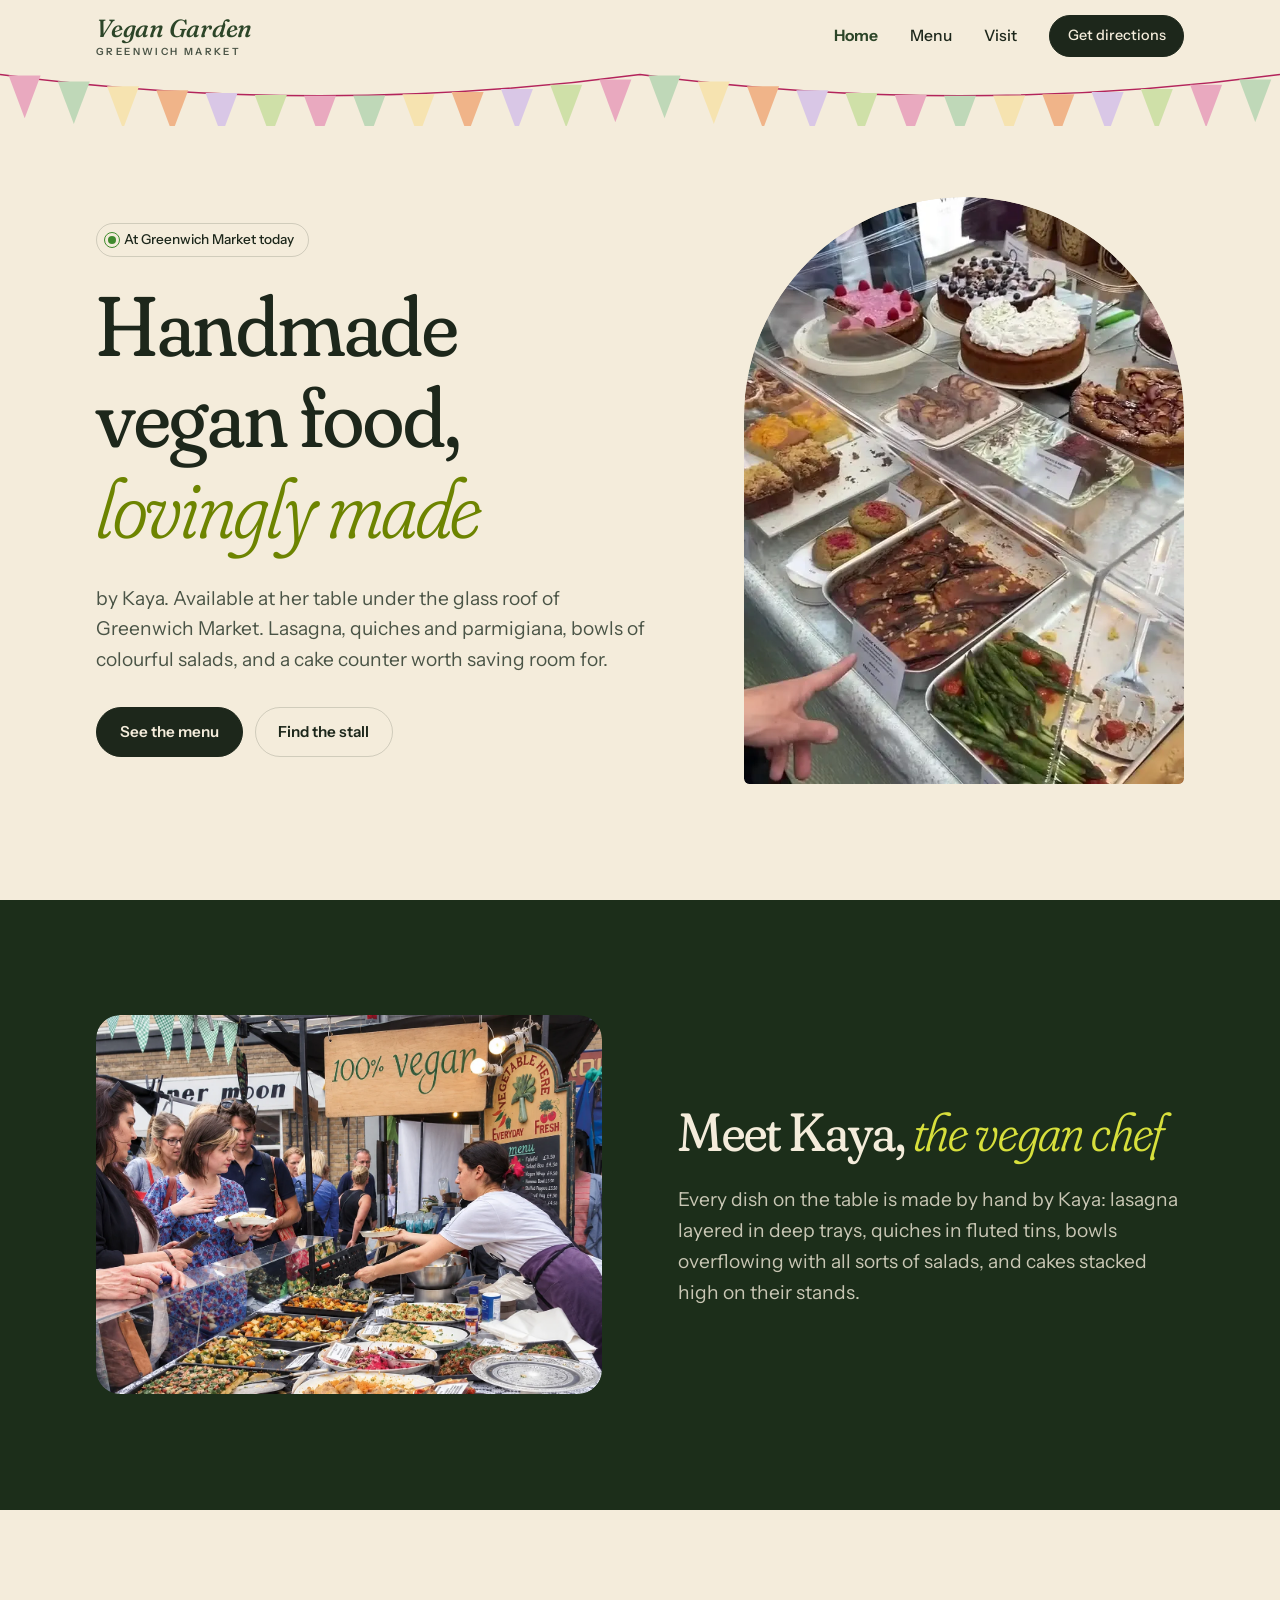
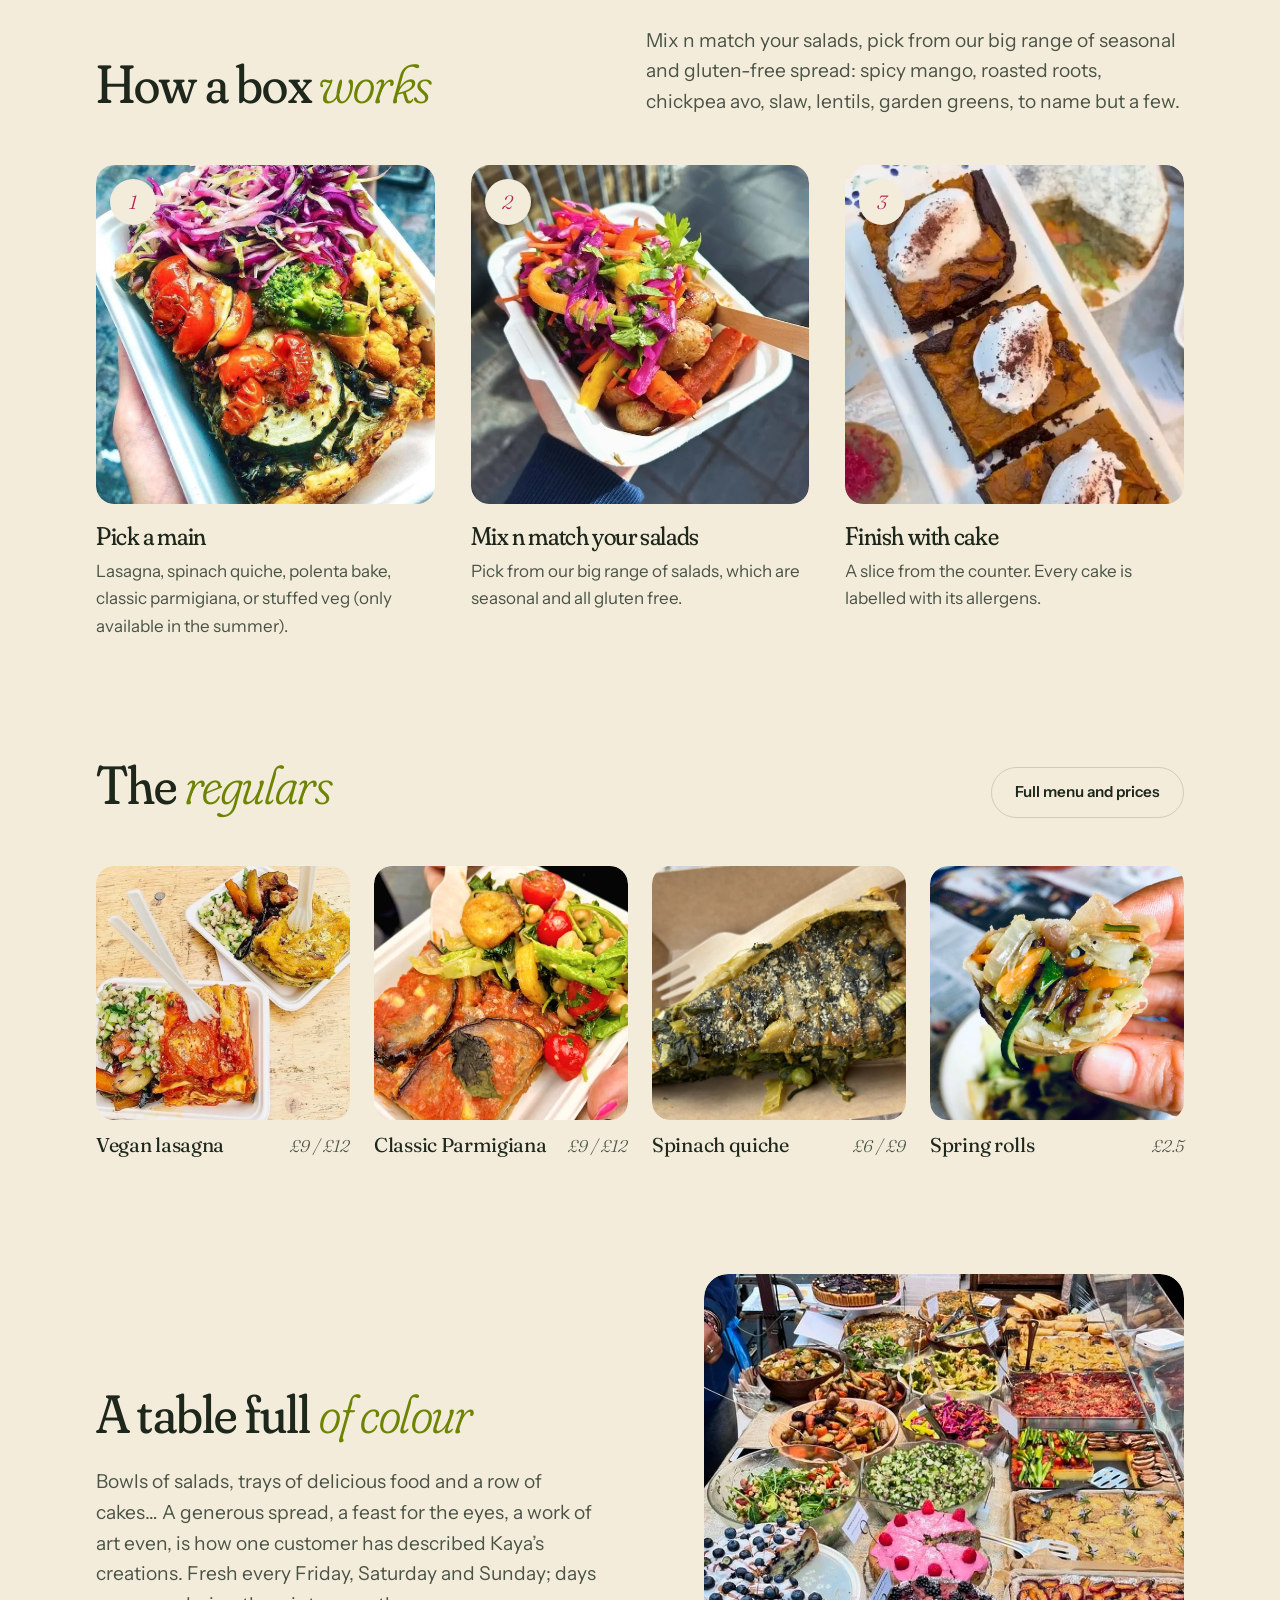
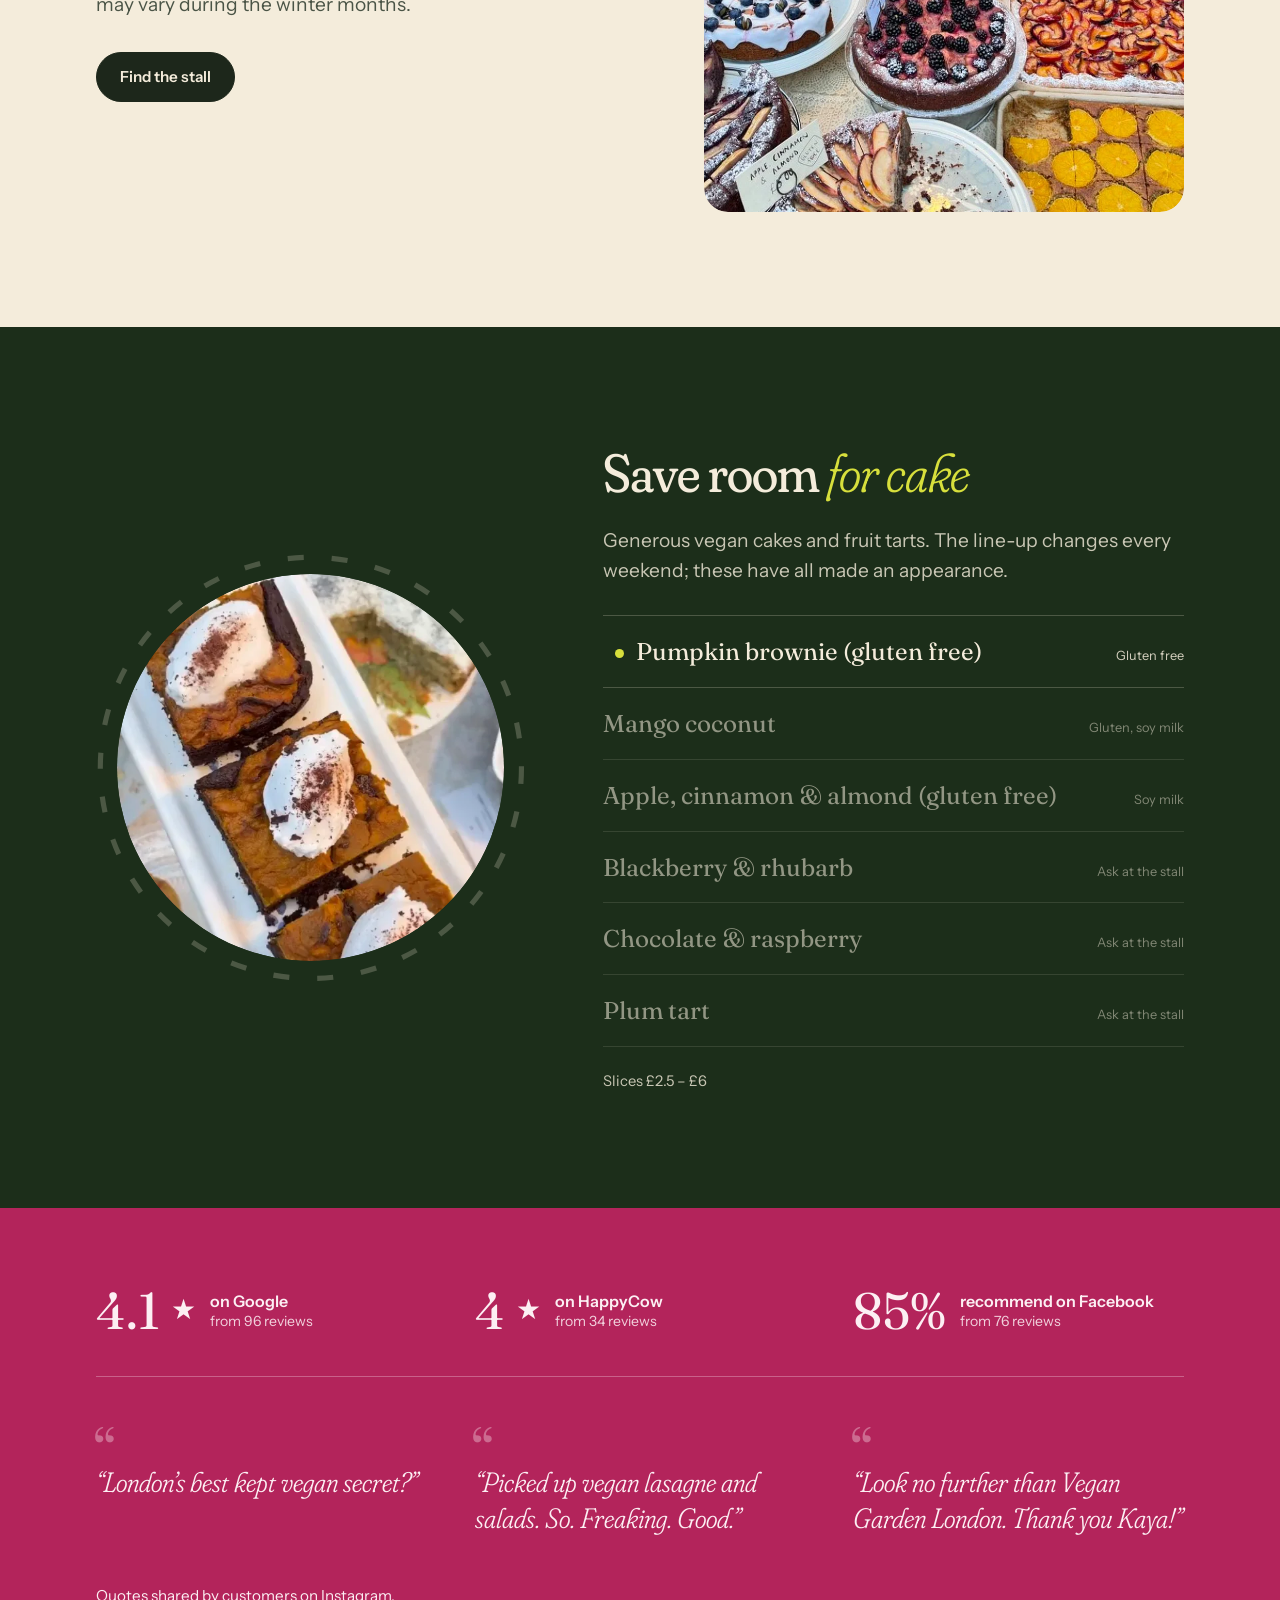
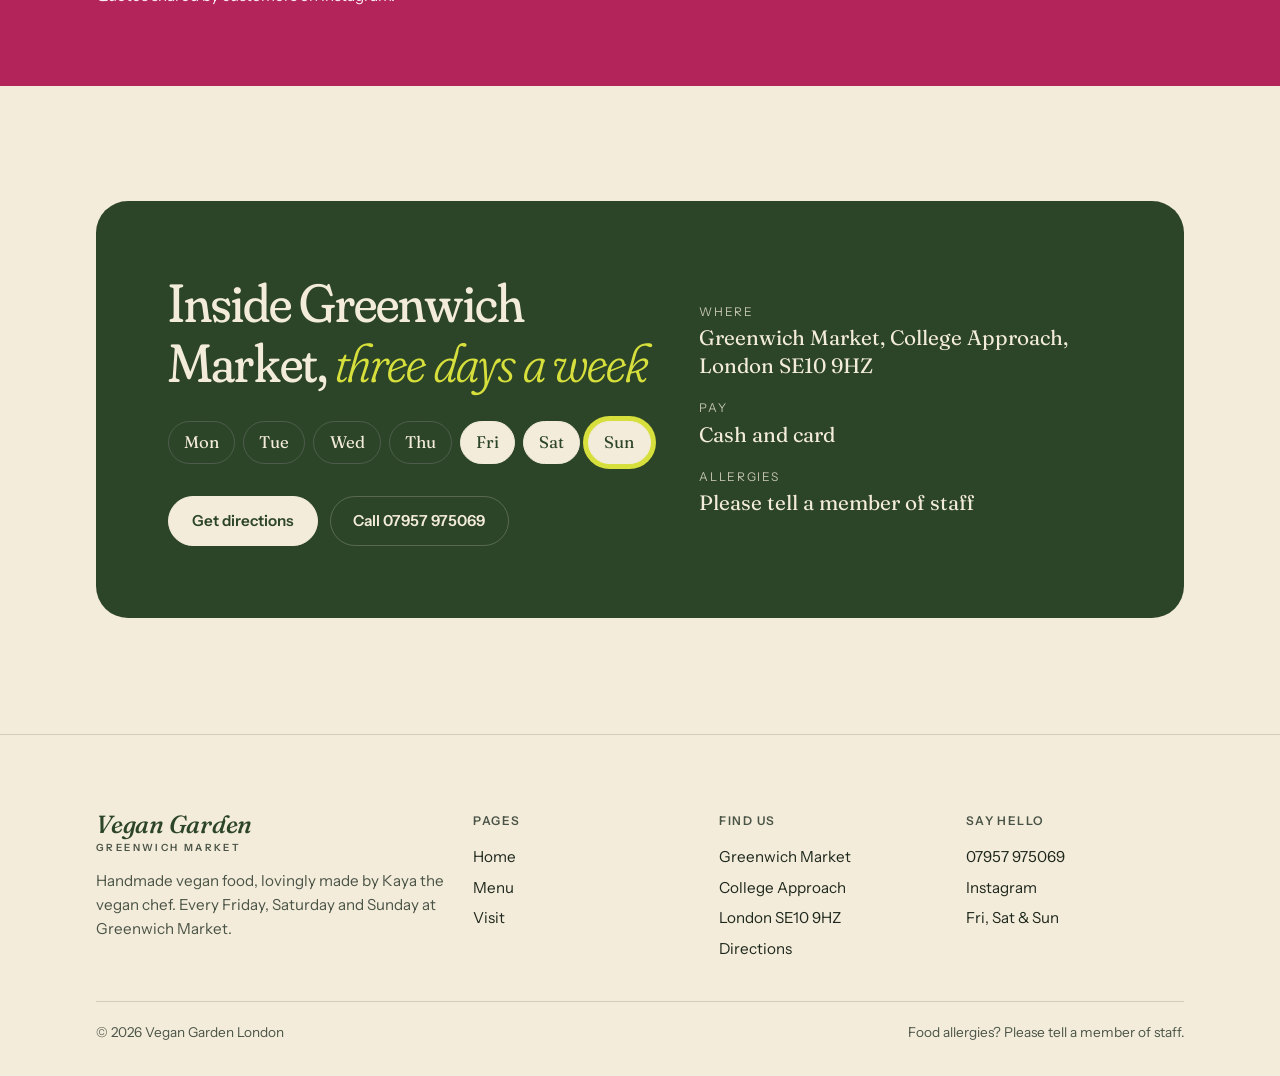
==== index.html @ 99721198 "first push" ====
<!doctype html>
<html lang="en-GB">
<head>
<meta charset="utf-8">
<meta name="viewport" content="width=device-width,initial-scale=1,viewport-fit=cover">
<meta http-equiv="X-UA-Compatible" content="IE=edge">
<title>Vegan Garden London | Handmade vegan food at Greenwich Market</title>
<meta name="description" content="Handmade vegan food lovingly made by Kaya the vegan chef. Lasagna, quiche, parmigiana, salads and cakes at Greenwich Market, SE10. Open Friday, Saturday and Sunday.">
<meta name="theme-color" content="#F4ECDB">
<meta name="format-detection" content="telephone=no">
<meta property="og:title" content="Vegan Garden London | Handmade vegan food at Greenwich Market">
<meta property="og:description" content="Handmade vegan food lovingly made by Kaya the vegan chef. Lasagna, quiche, parmigiana, salads and cakes at Greenwich Market, SE10. Open Friday, Saturday and Sunday.">
<meta property="og:image" content="assets/img/sign-bunting.webp">
<link rel="icon" href="assets/img/favicon.svg" type="image/svg+xml">
<link rel="preload" href="assets/fonts/fraunces-latin-full-normal.woff2" as="font" type="font/woff2" crossorigin>
<script>document.documentElement.className+=" js"</script>
<link rel="stylesheet" href="css/style.css">
<script type="application/ld+json">{"@context":"https://schema.org","@type":"Restaurant","name":"Vegan Garden London","description":"Handmade vegan food, lovingly made by Kaya the vegan chef, at Greenwich Market.","servesCuisine":"Vegan","telephone":"+447957975069","acceptsReservations":false,"paymentAccepted":"Cash, Card","address":{"@type":"PostalAddress","streetAddress":"Greenwich Market, College Approach","addressLocality":"London","postalCode":"SE10 9HZ","addressCountry":"GB"},"geo":{"@type":"GeoCoordinates","latitude":51.4814799,"longitude":-0.0092499},"aggregateRating":{"@type":"AggregateRating","ratingValue":"4.9","reviewCount":"96"},"sameAs":["https://www.instagram.com/vegangardenlondon/"]}</script>
</head>
<body>
<a class="skip" href="#main">Skip to content</a>
<header class="site-head">
  <div class="wrap">
    <a class="brand" href="index.html" aria-label="Vegan Garden London, home"><b>Vegan Garden</b><small>Greenwich Market</small></a>
    <button class="menu-toggle" type="button" aria-label="Open menu" aria-expanded="false" aria-controls="nav"><span></span><span></span></button>
    <nav class="nav" id="nav" aria-label="Main">
      <a href="index.html" aria-current="page">Home</a><a href="menu.html">Menu</a><a href="visit.html">Visit</a>
      <a class="btn" href="https://www.google.com/maps/dir/?api=1&amp;destination=51.4814799,-0.0092499" target="_blank" rel="noopener">Get directions</a>
    </nav>
  </div>
</header>
<main id="main">
  <section class="hero">
    <div class="bunting" aria-hidden="true"><svg viewBox="0 0 1200 70" preserveAspectRatio="xMidYMin slice"><path class="string" d="M0 6 Q300 46 600 6 Q900 46 1200 6"/><g><path class="flag" style="animation-delay:-0.00s" d="M8.1 7.1L38.1 7.1L23.1 47.1Z"/><path class="flag" style="animation-delay:-0.37s" d="M54.2 12.6L84.2 12.6L69.2 52.6Z"/><path class="flag" style="animation-delay:-0.74s" d="M100.4 17.1L130.4 17.1L115.4 57.1Z"/><path class="flag" style="animation-delay:-1.11s" d="M146.5 20.8L176.5 20.8L161.5 60.8Z"/><path class="flag" style="animation-delay:-1.48s" d="M192.7 23.4L222.7 23.4L207.7 63.4Z"/><path class="flag" style="animation-delay:-1.85s" d="M238.8 25.2L268.9 25.2L253.8 65.2Z"/><path class="flag" style="animation-delay:-2.22s" d="M285.0 25.9L315.0 25.9L300.0 66.0Z"/><path class="flag" style="animation-delay:-2.59s" d="M331.2 25.8L361.2 25.8L346.2 65.8Z"/><path class="flag" style="animation-delay:-2.96s" d="M377.3 24.7L407.3 24.7L392.3 64.7Z"/><path class="flag" style="animation-delay:-3.33s" d="M423.4 22.6L453.4 22.6L438.4 62.6Z"/><path class="flag" style="animation-delay:-3.70s" d="M469.6 19.6L499.6 19.6L484.6 59.6Z"/><path class="flag" style="animation-delay:-4.07s" d="M515.8 15.7L545.8 15.7L530.8 55.7Z"/><path class="flag" style="animation-delay:-4.44s" d="M561.9 10.8L591.9 10.8L576.9 50.8Z"/><path class="flag" style="animation-delay:-4.81s" d="M608.0 7.1L638.0 7.1L623.0 47.1Z"/><path class="flag" style="animation-delay:-5.18s" d="M654.2 12.6L684.2 12.6L669.2 52.6Z"/><path class="flag" style="animation-delay:-5.55s" d="M700.4 17.1L730.4 17.1L715.4 57.1Z"/><path class="flag" style="animation-delay:-5.92s" d="M746.5 20.8L776.5 20.8L761.5 60.8Z"/><path class="flag" style="animation-delay:-6.29s" d="M792.6 23.4L822.6 23.4L807.6 63.4Z"/><path class="flag" style="animation-delay:-6.66s" d="M838.8 25.2L868.8 25.2L853.8 65.2Z"/><path class="flag" style="animation-delay:-7.03s" d="M885.0 25.9L915.0 25.9L900.0 65.9Z"/><path class="flag" style="animation-delay:-7.40s" d="M931.1 25.8L961.1 25.8L946.1 65.8Z"/><path class="flag" style="animation-delay:-7.77s" d="M977.2 24.7L1007.2 24.7L992.2 64.7Z"/><path class="flag" style="animation-delay:-8.14s" d="M1023.4 22.6L1053.4 22.6L1038.4 62.6Z"/><path class="flag" style="animation-delay:-8.51s" d="M1069.5 19.6L1099.5 19.6L1084.5 59.6Z"/><path class="flag" style="animation-delay:-8.88s" d="M1115.7 15.7L1145.7 15.7L1130.7 55.7Z"/><path class="flag" style="animation-delay:-9.25s" d="M1161.8 10.8L1191.8 10.8L1176.8 50.8Z"/></g></svg></div>
    <div class="wrap">
      <div class="hero-copy">
        <p class="status" data-status><i></i><span>Fridays, Saturdays &amp; Sundays</span></p>
        <h1 class="display">Handmade vegan food, <em>lovingly made</em></h1>
        <p class="lede">by Kaya. Available at her table under the glass roof of Greenwich Market. Lasagna, quiches and parmigiana, bowls of colourful salads, and a cake counter worth saving room for.</p>
        <div class="btns">
          <a class="btn" href="menu.html">See the menu</a>
          <a class="btn btn--ghost" href="visit.html">Find the stall</a>
        </div>
      </div>
      <div class="hero-media">
        <div class="arch">
          <video data-auto autoplay muted loop playsinline preload="auto" poster="assets/img/poster-table.webp" aria-label="Kaya's table of cakes, spring rolls and trays at Greenwich Market">
            <source src="assets/video/the-table.mp4" type="video/mp4">
          </video>
        </div>
        <!-- "100% vegan" badge hidden for now. To show it again, remove the comment markers around the next line.
        <span class="hero-badge" aria-hidden="true">100% vegan</span>
        -->
      </div>
    </div>
  </section>

  <section class="section on-dark">
    <div class="wrap split">
      <div class="photo zoom"><img src="assets/img/kaya-serving.webp" alt="Kaya serving a plate across a table of salads, trays and spring rolls" width="1311" height="983" loading="lazy"></div>
      <div>
        <h2 class="h2">Meet Kaya, <em>the vegan chef</em></h2>
        <p class="lede">Every dish on the table is made by hand by Kaya: lasagna layered in deep trays, quiches in fluted tins, bowls overflowing with all sorts of salads, and cakes stacked high on their stands.</p>
      </div>
    </div>
  </section>

  <section class="section">
    <div class="wrap">
      <div class="sec-head">
        <h2 class="h2">How a box <em>works</em></h2>
        <p class="lede">Mix n match your salads, pick from our big range of seasonal and gluten-free spread: spicy mango, roasted roots, chickpea avo, slaw, lentils, garden greens, to name but a few.</p>
      </div>
      <ol class="steps">
        <li class="zoom"><span class="num" aria-hidden="true">1</span><div class="photo"><img src="assets/img/main-box.webp" alt="A slice of spinach and courgette quiche topped with roast tomatoes, with slaw, broccoli and cauliflower" width="750" height="750" loading="lazy"></div><h3 class="h3">Pick a main</h3><p>Lasagna, spinach quiche, polenta bake, classic parmigiana, or stuffed veg (only available in the summer).</p></li>
        <li class="zoom"><span class="num" aria-hidden="true">2</span><div class="photo"><img src="assets/img/salad-box.webp" alt="Box of red cabbage slaw, carrot, mango, roast potatoes and coriander" width="672" height="752" loading="lazy"></div><h3 class="h3">Mix n match your salads</h3><p>Pick from our big range of salads, which are seasonal and all gluten free.</p></li>
        <li class="zoom"><span class="num" aria-hidden="true">3</span><div class="photo"><video data-auto muted loop playsinline preload="none" poster="assets/img/poster-cakes.webp" data-src="assets/video/cakes.mp4" aria-label="Slices of gluten-free vegan pumpkin brownie topped with cream on the cake counter"></video></div><h3 class="h3">Finish with cake</h3><p>A slice from the counter. Every cake is labelled with its allergens.</p></li>
      </ol>
    </div>
  </section>

  <section class="section section--tight">
    <div class="wrap">
      <div class="sec-head">
        <h2 class="h2">The <em>regulars</em></h2>
        <a class="btn btn--ghost" href="menu.html">Full menu and prices</a>
      </div>
      <ul class="food">
        <li class="zoom"><div class="photo"><img src="assets/img/two-lasagne.webp" alt="Two boxes of vegan lasagna with salads" width="748" height="748" loading="lazy"></div><div class="row"><h3>Vegan lasagna</h3><span class="price">£9 / £12</span></div></li>
        <li class="zoom"><div class="photo"><img src="assets/img/parmigiana.webp" alt="Vegan parmigiana with roast vegetables" width="937" height="1171" loading="lazy"></div><div class="row"><h3>Classic Parmigiana</h3><span class="price">£9 / £12</span></div></li>
        <li class="zoom"><div class="photo"><img src="assets/img/quiche-slice.webp" alt="Slice of spinach quiche" width="1600" height="1093" loading="lazy"></div><div class="row"><h3>Spinach quiche</h3><span class="price">£6 / £9</span></div></li>
        <li class="zoom"><div class="photo"><img src="assets/img/spring-rolls.webp" alt="A spring roll cut open to show the crisp vegetable filling" width="900" height="900" loading="lazy"></div><div class="row"><h3>Spring rolls</h3><span class="price">£2.5</span></div></li>
      </ul>
    </div>
  </section>

  <section class="section section--tight">
    <div class="wrap split split--spread">
      <div>
        <h2 class="h2">A table full <em>of colour</em></h2>
        <p class="lede">Bowls of salads, trays of delicious food and a row of cakes… A generous spread, a feast for the eyes, a work of art even, is how one customer has described Kaya’s creations. Fresh every Friday, Saturday and Sunday; days may vary during the winter months.</p>
        <div class="btns" style="margin-top:2rem"><a class="btn" href="visit.html">Find the stall</a></div>
      </div>
      <div class="photo photo--spread zoom"><img src="assets/img/spread.webp" alt="Kaya's table spread with bowls of salads, trays of mains and a row of fruit cakes" width="937" height="1050" loading="lazy"></div>
    </div>
  </section>

  <section class="section on-dark cakes">
    <div class="wrap cake-wrap">
      <div class="cake-stage">
        <svg class="cake-ring" viewBox="0 0 100 100" aria-hidden="true"><circle cx="50" cy="50" r="49" pathLength="330"/></svg>
        <figure class="is-active"><img src="assets/img/poster-cakes.webp" alt="Slices of pumpkin brownie topped with cream" loading="lazy"></figure>
        <figure><img src="assets/img/mango-coconut.webp" alt="Mango coconut cake, sliced to show the filling" loading="lazy"></figure>
        <figure><img src="assets/img/apple-almond-cake.webp" alt="Apple, cinnamon and almond cake" loading="lazy"></figure>
        <figure><img src="assets/img/blackberry-cake.webp" alt="Blackberry and rhubarb cake topped with blackberries and blueberries" loading="lazy"></figure>
        <figure><img src="assets/img/raspberry-choc.webp" alt="Chocolate cake crowned with raspberries" loading="lazy"></figure>
        <figure><img src="assets/img/plum-tart.webp" alt="Plum tart with fanned fruit" loading="lazy"></figure>
      </div>
      <div>
        <h2 class="h2">Save room <em>for cake</em></h2>
        <p class="lede" style="margin-top:1.2rem">Generous vegan cakes and fruit tarts. The line-up changes every weekend; these have all made an appearance.</p>
        <ul class="cake-list" aria-label="Cakes: choose one to see it">
          <li><button type="button" aria-pressed="true"><span>Pumpkin brownie (gluten free)</span><small>Gluten free</small></button></li>
          <li><button type="button" aria-pressed="false"><span>Mango coconut</span><small>Gluten, soy milk</small></button></li>
          <li><button type="button" aria-pressed="false"><span>Apple, cinnamon &amp; almond (gluten free)</span><small>Soy milk</small></button></li>
          <li><button type="button" aria-pressed="false"><span>Blackberry &amp; rhubarb</span><small>Ask at the stall</small></button></li>
          <li><button type="button" aria-pressed="false"><span>Chocolate &amp; raspberry</span><small>Ask at the stall</small></button></li>
          <li><button type="button" aria-pressed="false"><span>Plum tart</span><small>Ask at the stall</small></button></li>
        </ul>
        <p class="price-note">Slices £2.5 – £6</p>
      </div>
    </div>
  </section>

  <section class="quotes" aria-label="Reviews">
    <div class="wrap">
      <ul class="ratings">
        <li><b><span data-count="4.9">4.9</span> <i aria-hidden="true">★</i></b><span>on Google<small>from 96 reviews</small></span></li>
        <li><b><span data-count="5">5</span> <i aria-hidden="true">★</i></b><span>on HappyCow<small>from 34 reviews</small></span></li>
        <li><b><span data-count="100">100</span>%</b><span>recommend on Facebook<small>from 76 reviews</small></span></li>
      </ul>
      <ul class="quote-grid">
        <li><blockquote>“London’s best kept vegan secret?”</blockquote></li>
        <li><blockquote>“Picked up vegan lasagne and salads. So. Freaking. Good.”</blockquote></li>
        <li><blockquote>“Look no further than Vegan Garden London. Thank you Kaya!”</blockquote></li>
      </ul>
      <p class="note">Quotes shared by customers on Instagram.</p>
    </div>
  </section>

  <section class="section">
    <div class="wrap">
      <div class="visit-band">
        <div>
          <h2 class="h2">Inside Greenwich Market, <em>three days a week</em></h2>
          <ul class="days" aria-label="Trading days"><li class="day" data-d="Mon">Mon</li><li class="day" data-d="Tue">Tue</li><li class="day" data-d="Wed">Wed</li><li class="day" data-d="Thu">Thu</li><li class="day on" data-d="Fri">Fri</li><li class="day on" data-d="Sat">Sat</li><li class="day on" data-d="Sun">Sun</li></ul>
          <div class="btns"><a class="btn btn--light" href="https://www.google.com/maps/dir/?api=1&amp;destination=51.4814799,-0.0092499" target="_blank" rel="noopener">Get directions</a><a class="btn btn--ghost" href="tel:+447957975069">Call 07957 975069</a></div>
        </div>
        <dl>
          <div><dt>Where</dt><dd>Greenwich Market, College Approach, London SE10 9HZ</dd></div>
          <div><dt>Pay</dt><dd>Cash and card</dd></div>
          <div><dt>Allergies</dt><dd>Please tell a member of staff</dd></div>
        </dl>
      </div>
    </div>
  </section>
</main>
<footer class="site-foot">
  <div class="wrap">
    <div class="foot-grid">
      <div>
        <a class="brand" href="index.html" aria-label="Vegan Garden London, home"><b>Vegan Garden</b><small>Greenwich Market</small></a>
        <p>Handmade vegan food, lovingly made by Kaya the vegan chef. Every Friday, Saturday and Sunday at Greenwich Market.</p>
      </div>
      <div><h4>Pages</h4><ul><li><a href="index.html">Home</a></li><li><a href="menu.html">Menu</a></li><li><a href="visit.html">Visit</a></li></ul></div>
      <div><h4>Find us</h4><ul><li>Greenwich Market</li><li>College Approach</li><li>London SE10 9HZ</li><li><a href="https://www.google.com/maps/dir/?api=1&amp;destination=51.4814799,-0.0092499" target="_blank" rel="noopener">Directions</a></li></ul></div>
      <div><h4>Say hello</h4><ul><li><a href="tel:+447957975069">07957 975069</a></li><li><a href="https://www.instagram.com/vegangardenlondon/" target="_blank" rel="noopener">Instagram</a></li><li>Fri, Sat &amp; Sun</li></ul></div>
    </div>
    <div class="foot-base"><span>&copy; <span data-year>2026</span> Vegan Garden London</span><span>Food allergies? Please tell a member of staff.</span></div>
  </div>
</footer>
<nav class="actionbar" aria-label="Quick actions">
  <a href="menu.html">Menu</a><a href="https://www.google.com/maps/dir/?api=1&amp;destination=51.4814799,-0.0092499" target="_blank" rel="noopener">Directions</a><a href="tel:+447957975069">Call</a>
</nav>
<script src="js/main.js" defer></script>
</body>
</html>
---- css/style.css ----
/* Vegan Garden London · Greenwich Market
   No side scrolling, no clipped headings; all motion respects "reduce motion". */
@font-face{font-family:"Fraunces";src:url(../assets/fonts/fraunces-latin-full-normal.woff2) format("woff2");font-weight:100 900;font-style:normal;font-display:swap}
@font-face{font-family:"Fraunces";src:url(../assets/fonts/fraunces-latin-full-italic.woff2) format("woff2");font-weight:100 900;font-style:italic;font-display:swap}
@font-face{font-family:"Instrument Sans";src:url(../assets/fonts/instrument-sans-latin-wght-normal.woff2) format("woff2");font-weight:400 700;font-style:normal;font-display:swap}

/* ===== Colours and type: cream sign board, olive script, beetroot ===== */
:root{
  --bg:#F4ECDB; --bg-2:#EBE1C9; --bg-3:#E2D5B6;
  --text:#1D271B; --text-soft:#4A5446; --line:rgba(29,39,27,.16);
  --brand:#2C4528; --accent:#5F7A2E; --em:#6D8400; --em-on-dark:#D7DF3C; --em-wght:300; --pop:#B3245B; --pop-text:#fff;
  --btn:#1D271B; --btn-text:#F4ECDB;
  --dark:#1C2E1A; --on-dark:#F4ECDB; --on-dark-soft:rgba(244,236,219,.8); --on-dark-accent:#D7DF3C; --on-dark-line:rgba(244,236,219,.22);
  --band:#2C4528; --band-text:#F4ECDB; --band-accent:#D7DF3C;
  --quote:#B3245B; --quote-text:#FCEFF3;
  --head:rgba(244,236,219,.9);
  --dot:#D9A836; --open:#3F8A2E;
  --f1:#E9A9BF; --f2:#BFD8B8; --f3:#F6E3B0; --f4:#F0B489; --f5:#D9C7E6; --f6:#CFE0A8; --string:#B3245B;
  --tag-a:#F0B489; --tag-a-text:#5a2b0e; --tag-b:#BFD8B8; --tag-b-text:#1C2E1A;
  --d-font:"Fraunces", Georgia, "Times New Roman", serif; --d-wght:400; --d-track:-.015em; --d-lh:1.08;
  --em-style:italic; --em-vars:"opsz" 144,"SOFT" 100,"WONK" 1; --d-vars:"opsz" 144,"SOFT" 100;
  --brand-font:"Fraunces", Georgia, serif; --brand-style:italic; --brand-wght:500;
  --r:24px; --r-sm:18px; --shadow:0 30px 60px -36px rgba(29,39,27,.55);
  color-scheme:light;
}
:root{
  --serif:"Fraunces", Georgia, "Times New Roman", serif;
  --sans:"Instrument Sans", -apple-system, BlinkMacSystemFont, "Segoe UI", Roboto, Arial, sans-serif;
  --gutter:clamp(18px,5vw,56px); --max:1200px; --head-h:72px;
  --ease:cubic-bezier(.22,.8,.2,1);
}

*,*::before,*::after{box-sizing:border-box}
html{-webkit-text-size-adjust:100%;text-size-adjust:100%}
html,body{overflow-x:hidden;max-width:100%}
@supports (overflow:clip){html,body{overflow-x:clip}}
body{margin:0;background:var(--bg);color:var(--text);font-family:var(--sans);font-size:17px;line-height:1.6;-webkit-font-smoothing:antialiased;-moz-osx-font-smoothing:grayscale}
img,video,iframe,svg{display:block;max-width:100%}
img{height:auto}
a{color:inherit}
button{font:inherit;color:inherit;cursor:pointer}
::selection{background:var(--pop);color:var(--pop-text)}
:focus-visible{outline:2px solid var(--pop);outline-offset:3px;border-radius:4px}
.wrap{width:100%;max-width:var(--max);margin-left:auto;margin-right:auto;padding-left:var(--gutter);padding-right:var(--gutter)}
.skip{position:absolute;left:12px;top:-60px;z-index:300;background:var(--btn);color:var(--btn-text);padding:10px 16px;border-radius:99px;text-decoration:none}
.skip:focus{top:12px}

/* ---------- type ---------- */
/* No overflow masks and generous line-height, so descenders (g, y) never get cut */
.display,.h2,.h3{font-family:var(--d-font);font-weight:var(--d-wght);margin:0;letter-spacing:var(--d-track);font-variation-settings:var(--d-vars)}
.display{font-size:clamp(2.6rem,6.6vw,5.8rem);line-height:var(--d-lh);padding-bottom:.08em}
.h2{font-size:clamp(2rem,4.2vw,3.4rem);line-height:1.12;padding-bottom:.05em}
.h3{font-size:clamp(1.4rem,2vw,1.75rem);line-height:1.2}
.display em,.h2 em{font-style:var(--em-style);color:var(--em);font-variation-settings:var(--em-vars)}
.lede{font-size:clamp(1.05rem,1.5vw,1.2rem);color:var(--text-soft);max-width:34em;margin:0}
.on-dark{background:var(--dark);color:var(--on-dark)}
.on-dark .lede,.on-dark p{color:var(--on-dark-soft)}
.on-dark .h2 em,.on-dark .h3 em{color:var(--em-on-dark)}


/* ---------- buttons ---------- */
.btn{position:relative;overflow:hidden;isolation:isolate;display:inline-flex;align-items:center;justify-content:center;gap:.6em;min-height:48px;padding:.8em 1.5em;border-radius:999px;background:var(--btn);color:var(--btn-text);text-decoration:none;font-weight:600;font-size:.95rem;border:1px solid var(--btn);transition:color .35s,border-color .35s,transform .35s var(--ease)}
.btn::before{content:"";position:absolute;inset:0;z-index:-1;background:var(--pop);border-radius:inherit;transform:translateY(102%);transition:transform .45s var(--ease)}
.btn:hover{color:var(--pop-text);border-color:var(--pop)}
.btn:hover::before{transform:none}
.btn:active{transform:scale(.97)}
.btn svg{width:1em;height:1em;transition:transform .35s var(--ease)}
.btn:hover svg{transform:translateX(3px)}
.btn--ghost{background:transparent;color:var(--text);border-color:var(--line)}
.btn--light{background:var(--band-text);color:var(--band);border-color:var(--band-text)}
.on-dark .btn--ghost,.visit-band .btn--ghost{color:var(--on-dark);border-color:var(--on-dark-line)}
.visit-band .btn--ghost{color:var(--band-text)}
.btns{display:flex;flex-wrap:wrap;gap:12px}

/* ---------- header ---------- */
.site-head{position:fixed;top:0;left:0;right:0;z-index:100;padding-top:env(safe-area-inset-top);transition:background-color .3s,box-shadow .3s,transform .5s var(--ease)}
.site-head .wrap{display:flex;align-items:center;justify-content:space-between;height:var(--head-h)}
.site-head.is-solid{background:var(--head);box-shadow:0 1px 0 var(--line)}
@supports ((-webkit-backdrop-filter:blur(1px)) or (backdrop-filter:blur(1px))){.site-head.is-solid{-webkit-backdrop-filter:blur(10px);backdrop-filter:blur(10px)}}
.brand{display:flex;flex-direction:column;text-decoration:none;line-height:1.1;position:relative;z-index:120}
.brand b{font-family:var(--brand-font);font-style:var(--brand-style);font-weight:var(--brand-wght);font-size:1.55rem;color:var(--brand);padding-bottom:.05em;letter-spacing:-.01em}
.brand small{font-size:.62rem;letter-spacing:.24em;text-transform:uppercase;margin-top:2px;color:var(--text-soft);font-weight:600}
.nav{display:flex;align-items:center;gap:32px}
.nav a{text-decoration:none;font-weight:500;font-size:.98rem}
.nav a:not(.btn){position:relative;padding:6px 0}
.nav a:not(.btn){transition:color .3s}
.nav a:not(.btn):hover{color:var(--accent)}
.nav a[aria-current="page"]{color:var(--brand);font-weight:650}
.nav .btn{min-height:42px;padding:.55em 1.2em;font-size:.9rem}
.menu-toggle{display:none;background:none;border:0;width:48px;height:48px;margin-right:-10px;position:relative;z-index:120}
.menu-toggle span{position:absolute;left:12px;right:12px;height:2px;background:var(--text);transition:transform .35s var(--ease)}
.menu-toggle span:nth-child(1){top:19px}.menu-toggle span:nth-child(2){top:27px}
.nav-open .menu-toggle span:nth-child(1){transform:translateY(4px) rotate(45deg)}
.nav-open .menu-toggle span:nth-child(2){transform:translateY(-4px) rotate(-45deg)}
@media (max-width:820px){
  .menu-toggle{display:block}
  .nav{position:fixed;top:0;left:0;right:0;bottom:0;height:100vh;height:100dvh;background:var(--dark);color:var(--on-dark);flex-direction:column;justify-content:center;align-items:flex-start;padding:100px var(--gutter) 40px;gap:4px;opacity:0;visibility:hidden;transition:opacity .35s,visibility .35s}
  .nav-open .nav{opacity:1;visibility:visible}
  .nav a:not(.btn){font-family:var(--d-font);font-weight:var(--d-wght);font-size:2.6rem;font-style:var(--em-style);line-height:1.3;opacity:0;transform:translateY(18px);transition:opacity .5s var(--ease),transform .5s var(--ease)}
  .nav-open .nav a:not(.btn){opacity:1;transform:none}
  .nav-open .nav a:nth-child(2){transition-delay:.06s}.nav-open .nav a:nth-child(3){transition-delay:.12s}
  .nav a[aria-current="page"]{color:var(--on-dark-accent)}
  .nav .btn{margin-top:24px;background:var(--on-dark);color:var(--dark);border-color:var(--on-dark);min-height:50px}
  .nav-open .menu-toggle span{background:var(--on-dark)}
  .nav-open .brand b{color:var(--on-dark)}
  .nav-open .brand small{color:var(--on-dark-soft)}
  .nav-open .site-head{background:transparent;box-shadow:none;-webkit-backdrop-filter:none;backdrop-filter:none}
}

/* ---------- bunting (the real stall's flags) ---------- */
.bunting{position:absolute;left:0;right:0;top:calc(var(--head-h) + env(safe-area-inset-top) - 4px);height:58px;pointer-events:none;overflow:hidden}
.bunting svg{width:100%;height:100%;max-width:none}
.bunting .string{fill:none;stroke:var(--string);stroke-width:1.4}
.bunting .flag{transform-box:fill-box;transform-origin:50% 0;animation:sway 4.8s ease-in-out infinite}
.bunting .flag:nth-of-type(6n+1){fill:var(--f1)}.bunting .flag:nth-of-type(6n+2){fill:var(--f2)}.bunting .flag:nth-of-type(6n+3){fill:var(--f3)}
.bunting .flag:nth-of-type(6n+4){fill:var(--f4)}.bunting .flag:nth-of-type(6n+5){fill:var(--f5)}.bunting .flag:nth-of-type(6n){fill:var(--f6)}
.js .bunting{opacity:0;transform:translateY(-12px);animation:drop 1s var(--ease) .2s forwards}
@keyframes sway{0%,100%{transform:rotate(-5deg)}50%{transform:rotate(5deg)}}
@keyframes drop{to{opacity:1;transform:none}}

/* ---------- status pill ---------- */
.status{display:inline-flex;align-items:center;gap:.6em;padding:.4em 1em .4em .8em;border:1px solid var(--line);border-radius:99px;font-size:.85rem;font-weight:500;margin:0}
.status i{position:relative;width:8px;height:8px;border-radius:50%;background:var(--dot);flex:none}
.status.is-open i{background:var(--open)}
.status.is-open i::after{content:"";position:absolute;inset:-4px;border-radius:50%;border:1.5px solid var(--open);animation:ping 1.8s var(--ease) infinite}
@keyframes ping{from{transform:scale(.6);opacity:1}to{transform:scale(1.9);opacity:0}}

/* ---------- home hero ---------- */
.hero{position:relative;padding:calc(var(--head-h) + env(safe-area-inset-top) + 80px) 0 72px}
.hero .wrap{display:grid;grid-template-columns:minmax(0,1.1fr) minmax(0,.9fr);gap:clamp(32px,6vw,80px);align-items:center}
.hero .display{margin:1.4rem 0 0}
.hero .lede{margin:1.4rem 0 2rem}
.hero-media{justify-self:end;width:100%;max-width:440px;position:relative}
.arch{position:relative;border-radius:999px 999px var(--r) var(--r);overflow:hidden;aspect-ratio:3/4;background:var(--bg-3);box-shadow:var(--shadow);-webkit-mask-image:-webkit-radial-gradient(white,black)}
@supports not (aspect-ratio:1){.arch{height:0;padding-bottom:133.33%}.arch video{position:absolute;top:0;left:0}}
.arch video{width:100%;height:100%;object-fit:cover}
.hero-badge{position:absolute;left:-18px;bottom:12%;background:var(--pop);color:var(--pop-text);font-family:var(--d-font);font-style:var(--em-style);font-variation-settings:var(--em-vars);font-weight:var(--d-wght);font-size:1.05rem;padding:.55em 1.1em;border-radius:99px;box-shadow:var(--shadow);transform:rotate(-5deg)}
/* load sequence: pill, headline, text, buttons, then the video */
.js .hero-copy>*,.js .page-hero .wrap>*{opacity:0;transform:translateY(22px);animation:rise .9s var(--ease) forwards}
.js .hero-copy>*:nth-child(2),.js .page-hero .wrap>*:nth-child(2){animation-delay:.1s}
.js .hero-copy>*:nth-child(3),.js .page-hero .wrap>*:nth-child(3){animation-delay:.22s}
.js .hero-copy>*:nth-child(4){animation-delay:.32s}
.js .arch{opacity:0;transform:translateY(30px) scale(.96);animation:rise 1.2s var(--ease) .25s forwards}
.js .arch video{transform:scale(1.15);animation:settle 2.2s var(--ease) .25s forwards}
.js .hero-badge{opacity:0;animation:pop .7s var(--ease) 1.1s forwards}
@keyframes rise{to{opacity:1;transform:none}}
@keyframes settle{to{transform:none}}
@keyframes pop{0%{opacity:0;transform:rotate(-5deg) scale(.6)}70%{opacity:1;transform:rotate(-5deg) scale(1.06)}100%{opacity:1;transform:rotate(-5deg) scale(1)}}
@media (min-width:821px){.hero{min-height:100vh;display:flex;align-items:center}}
@media (max-width:820px){
  .hero{padding-top:calc(var(--head-h) + env(safe-area-inset-top) + 56px);padding-bottom:56px}
  .hero .wrap{grid-template-columns:minmax(0,1fr);gap:36px}
  .hero-media{justify-self:center;max-width:340px;width:82%}
  .hero-badge{left:-8px;font-size:.95rem}
}

/* ---------- sections ---------- */
.section{padding:clamp(64px,9vw,120px) 0;position:relative}
.section--tight{padding-top:0}
.sec-head{display:flex;justify-content:space-between;align-items:flex-end;gap:20px 32px;flex-wrap:wrap;margin-bottom:clamp(28px,4vw,48px)}
.sec-head .lede{max-width:28em}

.photo{border-radius:var(--r);overflow:hidden;background:var(--bg-3);-webkit-mask-image:-webkit-radial-gradient(white,black)}
.photo img,.photo video{width:100%;height:100%;object-fit:cover;transition:transform 1.4s var(--ease)}
.zoom:hover .photo img,.photo.zoom:hover img{transform:scale(1.05)}

.split{display:grid;grid-template-columns:minmax(0,1fr) minmax(0,1fr);gap:clamp(32px,6vw,80px);align-items:center}
.split .photo{aspect-ratio:4/3}
.split .photo--spread{aspect-ratio:937/1050;max-width:480px;width:100%;justify-self:end}
@media (max-width:820px){.split .photo--spread{justify-self:center}}
.split .h2{margin-bottom:1.2rem}
.split .lede+.lede{margin-top:1rem}
@media (max-width:820px){.split{grid-template-columns:minmax(0,1fr)}}

.steps{display:grid;grid-template-columns:repeat(3,minmax(0,1fr));gap:clamp(20px,3vw,36px);list-style:none;margin:0;padding:0;counter-reset:s}
.steps li{counter-increment:s;position:relative}
.steps .photo{aspect-ratio:1/1;margin-bottom:1.1rem;border-radius:var(--r-sm)}
.steps .num{position:absolute;top:14px;left:14px;z-index:2;width:46px;height:46px;border-radius:50%;display:grid;place-items:center;background:var(--bg);color:var(--pop);font-family:var(--d-font);font-weight:var(--d-wght);font-style:var(--em-style);font-size:1.2rem}
.steps p{margin:.4rem 0 0;color:var(--text-soft)}
@media (max-width:820px){.steps{grid-template-columns:minmax(0,1fr);gap:36px}.steps .photo{aspect-ratio:1/1}}

.food{display:grid;grid-template-columns:repeat(4,minmax(0,1fr));gap:clamp(14px,2vw,24px);list-style:none;margin:0;padding:0}
.food .photo{aspect-ratio:1/1;border-radius:var(--r-sm)}
.food .row{display:flex;justify-content:space-between;align-items:baseline;gap:10px;margin-top:.75rem}
.food h3{font-family:var(--d-font);font-weight:var(--d-wght);letter-spacing:var(--d-track);font-size:1.25rem;line-height:1.25;margin:0}
.food .price{font-family:var(--d-font);font-style:var(--em-style);white-space:nowrap;color:var(--text-soft)}
.food small{display:block;color:var(--text-soft);font-size:.85rem;margin-top:.15rem}
.on-dark .food .price,.on-dark .food small{color:var(--on-dark-soft)}
@media (max-width:900px){.food{grid-template-columns:repeat(2,minmax(0,1fr))}}
@media (max-width:620px){.food h3{font-size:1.1rem}.food .row{flex-direction:column;gap:2px}}

/* cake counter: one image cross-fades, the names act as controls */
.cake-wrap{display:grid;grid-template-columns:minmax(0,.85fr) minmax(0,1.15fr);gap:clamp(32px,6vw,90px);align-items:center}
.cake-stage{position:relative;aspect-ratio:1/1;width:100%;max-width:460px;margin:0 auto}
.cake-ring{position:absolute;inset:0;width:100%;height:100%;overflow:visible}
.cake-ring circle{fill:none;stroke:var(--on-dark-line);stroke-width:1.2;stroke-dasharray:4 7;animation:orbit 40s linear infinite}
@keyframes orbit{to{stroke-dashoffset:-330}}
.cake-stage figure{position:absolute;inset:5%;margin:0;border-radius:50%;overflow:hidden;opacity:0;transform:scale(.92) rotate(-6deg);transition:opacity .9s var(--ease),transform 1.1s var(--ease);-webkit-mask-image:-webkit-radial-gradient(white,black)}
.cake-stage figure.is-active{opacity:1;transform:none}
.cake-stage img{width:100%;height:100%;object-fit:cover}
.cake-list{list-style:none;padding:0;margin:1.8rem 0 0;border-top:1px solid var(--on-dark-line)}
.cake-list button{all:unset;box-sizing:border-box;cursor:pointer;display:flex;justify-content:space-between;align-items:baseline;gap:16px;width:100%;padding:1rem 0;border-bottom:1px solid var(--on-dark-line);font-family:var(--d-font);font-weight:var(--d-wght);font-size:clamp(1.2rem,1.9vw,1.6rem);color:var(--on-dark);opacity:.55;transition:opacity .4s,padding .5s var(--ease)}
.cake-list button small{font-family:var(--sans);font-weight:400;font-size:.8rem;opacity:.85;text-align:right}
.cake-list button[aria-pressed="true"],.cake-list button:hover{opacity:1;padding-left:12px}
.cake-list button[aria-pressed="true"] span::before{content:"";display:inline-block;width:9px;height:9px;border-radius:50%;background:var(--on-dark-accent);margin-right:12px;vertical-align:middle}
.cake-list button:focus-visible{outline:2px solid var(--on-dark-accent);outline-offset:2px}
.cakes .price-note{margin:1.4rem 0 0;font-size:.92rem}
@media (max-width:820px){.cake-wrap{grid-template-columns:minmax(0,1fr)}.cake-stage{max-width:340px;width:86%}}

.quotes{background:var(--quote);color:var(--quote-text);padding:clamp(48px,6vw,80px) 0;position:relative}
.quote-grid{display:grid;grid-template-columns:repeat(3,minmax(0,1fr));gap:clamp(24px,4vw,48px);margin:0;padding:0;list-style:none}
.quote-grid li{position:relative;padding-top:1.9rem}
.quote-grid li::before{content:"“";position:absolute;top:-.2em;left:-.04em;font-family:var(--serif);font-size:3.6rem;line-height:1;opacity:.35}
.quote-grid blockquote{margin:0;font-family:var(--d-font);font-weight:var(--d-wght);font-style:var(--em-style);font-variation-settings:var(--em-vars);font-size:clamp(1.35rem,2.2vw,1.75rem);line-height:1.3}
.quotes .note{margin:clamp(32px,4vw,48px) 0 0;font-size:.95rem;opacity:.9}
.ratings{list-style:none;margin:0 0 clamp(36px,5vw,56px);padding:0 0 clamp(28px,4vw,40px);display:grid;grid-template-columns:repeat(3,minmax(0,1fr));gap:24px clamp(24px,4vw,48px);border-bottom:1px solid rgba(252,239,243,.3)}
.ratings li{display:flex;align-items:center;gap:14px}
.ratings b{font-family:var(--d-font);font-weight:var(--d-wght);font-size:clamp(2.4rem,4vw,3.2rem);line-height:1;white-space:nowrap;font-variant-numeric:tabular-nums}
.ratings b i{font-style:normal;font-size:.55em;vertical-align:.35em}
.ratings li>span{font-weight:600;font-size:1rem;line-height:1.3}
.ratings small{display:block;font-weight:400;font-size:.88rem;opacity:.85}
@media (max-width:820px){.ratings{grid-template-columns:minmax(0,1fr);gap:18px}.ratings li{display:grid;grid-template-columns:6.4rem minmax(0,1fr);gap:12px}}
@media (max-width:820px){.quote-grid{grid-template-columns:minmax(0,1fr);gap:20px}}

.visit-band{background:var(--band);color:var(--band-text);border-radius:calc(var(--r) + 8px);padding:clamp(32px,6vw,72px);display:grid;grid-template-columns:minmax(0,1.2fr) minmax(0,1fr);gap:36px}
.visit-band .h2 em{color:var(--em-on-dark)}
.days{display:flex;gap:8px;margin:1.6rem 0 0;flex-wrap:wrap;padding:0;list-style:none}
.day{font-family:var(--d-font);font-size:1.05rem;padding:.4em .9em;border-radius:99px;border:1px solid currentColor;border-color:rgba(127,127,127,.4)}
.day.on{background:var(--band-text);color:var(--band);border-color:var(--band-text)}
.day.today{position:relative;box-shadow:0 0 0 3px var(--band-accent)}
.day.today::after{content:"";position:absolute;inset:-3px;border-radius:inherit;box-shadow:0 0 0 3px var(--band-accent);animation:halo 2.2s var(--ease) infinite}
@keyframes halo{from{opacity:.9;transform:scale(1)}to{opacity:0;transform:scale(1.35)}}
.visit-band .btns{margin-top:2rem}
.visit-band dl{margin:0;display:grid;gap:18px;align-content:center}
.visit-band dt{font-size:.75rem;letter-spacing:.14em;text-transform:uppercase;opacity:.75}
.visit-band dd{margin:.2rem 0 0;font-family:var(--d-font);font-weight:var(--d-wght);font-size:1.3rem;line-height:1.35}
@media (max-width:820px){.visit-band{grid-template-columns:minmax(0,1fr)}}

/* ---------- inner page hero ---------- */
.page-hero{position:relative;padding:calc(var(--head-h) + env(safe-area-inset-top) + 92px) 0 clamp(36px,5vw,64px)}
.page-hero .display{margin:0 0 1.4rem}
.page-hero .row{display:flex;justify-content:space-between;align-items:flex-end;gap:20px 30px;flex-wrap:wrap}
@media (max-width:820px){.page-hero{padding-top:calc(var(--head-h) + env(safe-area-inset-top) + 64px)}}
.banner{border-radius:calc(var(--r) + 6px);overflow:hidden;aspect-ratio:16/9;background:var(--bg-3);-webkit-mask-image:-webkit-radial-gradient(white,black)}
.banner img{width:100%;height:100%;object-fit:cover}
@media (max-width:620px){.banner{aspect-ratio:4/3}}

/* ---------- menu page ---------- */
.menu-board{display:grid;grid-template-columns:minmax(0,1fr) 330px;gap:clamp(32px,5vw,72px);align-items:start}
.mitems{list-style:none;margin:0;padding:0;border-top:1px solid var(--line)}
.mitem{display:grid;grid-template-columns:72px minmax(0,1fr) auto;gap:20px;align-items:center;padding:1.25rem 0;border-bottom:1px solid var(--line)}
.mitem .thumb{width:72px;height:72px;border-radius:50%;overflow:hidden;background:var(--bg-3);transition:transform .6s var(--ease);-webkit-mask-image:-webkit-radial-gradient(white,black)}
.mitem .thumb img{width:100%;height:100%;object-fit:cover}
.mitem:hover .thumb{transform:scale(1.1) rotate(-6deg)}
.mitem h3{font-family:var(--d-font);font-weight:var(--d-wght);letter-spacing:var(--d-track);font-size:clamp(1.3rem,2.2vw,1.8rem);margin:0;line-height:1.2;transition:color .3s,transform .5s var(--ease)}
.mitem:hover h3{color:var(--pop);transform:translateX(5px)}
.mitem p{margin:.25rem 0 0;color:var(--text-soft);font-size:.93rem}
.tag{display:inline-block;font-family:var(--sans);font-size:.7rem;letter-spacing:.06em;font-weight:600;padding:.25em .7em;border-radius:99px;margin-left:.4em;vertical-align:middle}
.tag--sum{background:var(--tag-a);color:var(--tag-a-text)}.tag--win{background:var(--tag-b);color:var(--tag-b-text)}
.mprice{text-align:right;font-family:var(--d-font);font-weight:var(--d-wght);font-size:clamp(1.2rem,1.8vw,1.5rem);white-space:nowrap}
.mprice small{display:block;font-family:var(--sans);font-weight:400;font-size:.78rem;color:var(--text-soft)}
.mprice .sep{opacity:.4;margin:0 .2em}
@media (max-width:560px){
  .mitem{grid-template-columns:56px minmax(0,1fr);gap:4px 14px;align-items:start}
  .mitem .thumb{width:56px;height:56px;grid-row:span 2}
  .mprice{grid-column:2;text-align:left}
  .mprice small{display:inline;margin-left:.5em}
}
.board-aside{display:grid;gap:16px}
@media (min-width:981px){.board-aside{position:-webkit-sticky;position:sticky;top:calc(var(--head-h) + 24px)}}
.card{background:var(--bg-2);border-radius:var(--r-sm);padding:26px}
.card h3{font-family:var(--d-font);font-weight:var(--d-wght);font-size:1.5rem;margin:0 0 .5rem;line-height:1.2}
.card p{margin:.5rem 0 0;color:var(--text-soft);font-size:.95rem}
.card ul{margin:0;padding:0;list-style:none;display:grid;gap:10px}
.card li{display:flex;gap:12px;align-items:flex-start;font-size:.95rem}
.card li svg{flex:0 0 22px;width:22px;height:22px;color:var(--pop)}
@media (max-width:980px){.menu-board{grid-template-columns:minmax(0,1fr)}}

/* ---------- visit page ---------- */
.visit-grid{display:grid;grid-template-columns:minmax(0,1.1fr) minmax(0,.9fr);gap:clamp(32px,5vw,80px);align-items:start}
.info-list{list-style:none;margin:0;padding:0;border-top:1px solid var(--line)}
.info-list li{display:grid;grid-template-columns:140px minmax(0,1fr);gap:20px;padding:1.25rem 0;border-bottom:1px solid var(--line)}
.info-list span{font-size:.75rem;letter-spacing:.12em;text-transform:uppercase;font-weight:600;color:var(--text-soft);padding-top:.45rem}
.info-list p{margin:0;font-family:var(--d-font);font-weight:var(--d-wght);font-size:clamp(1.2rem,1.7vw,1.45rem);line-height:1.35}
.info-list p small{display:block;font-family:var(--sans);font-weight:400;font-size:.9rem;color:var(--text-soft);margin-top:.3rem}
.info-list a{text-decoration:none;border-bottom:1px solid var(--line);transition:color .3s,border-color .3s}
.info-list a:hover{color:var(--accent);border-color:var(--accent)}
.visit-grid .btns{margin-top:2rem}
@media (max-width:560px){.info-list li{grid-template-columns:minmax(0,1fr);gap:2px}}
.phone{width:100%;max-width:320px;margin:0 auto;aspect-ratio:9/16;border-radius:40px;padding:9px;background:#111;box-shadow:var(--shadow)}
.phone video{width:100%;height:100%;object-fit:cover;border-radius:32px;background:var(--bg-3)}
.phone-cap{text-align:center;color:var(--text-soft);font-size:.9rem;margin:1rem 0 0}
@media (max-width:820px){.visit-grid{grid-template-columns:minmax(0,1fr)}.phone{max-width:280px}}
.find{display:grid;grid-template-columns:repeat(3,minmax(0,1fr));gap:28px;list-style:none;margin:0;padding:0;counter-reset:w}
.find li{counter-increment:w;padding-top:1.2rem;border-top:1px solid var(--on-dark-line)}
.find .h3::before{content:counter(w) ". ";color:var(--on-dark-accent);font-style:var(--em-style)}
.find p{margin:.5rem 0 0}
@media (max-width:820px){.find{grid-template-columns:minmax(0,1fr)}}
.map{border-radius:var(--r);overflow:hidden;height:clamp(320px,50vh,480px);background:var(--bg-3)}
.map iframe{width:100%;height:100%;border:0}

/* ---------- footer ---------- */
.site-foot{padding:clamp(48px,6vw,80px) 0 32px;border-top:1px solid var(--line)}
.foot-grid{display:grid;grid-template-columns:1.6fr 1fr 1fr 1fr;gap:28px;font-size:.95rem}
.foot-grid .brand{margin-bottom:1rem}
.foot-grid h4{font-size:.75rem;letter-spacing:.12em;text-transform:uppercase;margin:0 0 .9rem;color:var(--text-soft);font-weight:600}
.foot-grid ul{list-style:none;padding:0;margin:0;display:grid;gap:.4rem}
.foot-grid a{text-decoration:none;transition:color .25s}.foot-grid a:hover{color:var(--pop)}
.foot-grid p{margin:0;max-width:24em;color:var(--text-soft)}
.foot-base{display:flex;justify-content:space-between;gap:12px 20px;flex-wrap:wrap;margin-top:40px;padding-top:20px;border-top:1px solid var(--line);font-size:.85rem;color:var(--text-soft)}
@media (max-width:820px){.foot-grid{grid-template-columns:1fr 1fr}.foot-grid>div:first-child{grid-column:1/-1}}

/* ---------- mobile quick-action bar ---------- */
.actionbar{position:fixed;left:12px;right:12px;bottom:calc(12px + env(safe-area-inset-bottom));z-index:95;display:none;gap:6px;padding:6px;border-radius:99px;background:var(--dark);box-shadow:0 10px 30px -10px rgba(0,0,0,.45);transform:translateY(160%);transition:transform .5s var(--ease)}
.actionbar.is-in{transform:none}
.actionbar a{flex:1;text-align:center;color:var(--on-dark);text-decoration:none;font-size:.9rem;font-weight:600;padding:.85em .4em;border-radius:99px}
.actionbar a:first-child{background:var(--on-dark);color:var(--dark)}
@media (max-width:820px){.actionbar{display:flex}.site-foot{padding-bottom:calc(100px + env(safe-area-inset-bottom))}}

/* ---------- scroll reveals (added by main.js; vertical movement only) ---------- */
.rv{opacity:0;transform:translateY(28px);transition:opacity .9s var(--ease),transform 1s var(--ease);transition-delay:calc(var(--i,0) * 90ms)}
.rv.in{opacity:1;transform:none}
.rv .photo img,.rv.photo img,.rv.banner img{transform:scale(1.12)}
.rv.in .photo img,.rv.in.photo img,.rv.in.banner img{transform:none}
.rv.in.zoom:hover .photo img,.rv.in .zoom:hover .photo img,.rv.in.photo.zoom:hover img{transform:scale(1.05)}
.rv.pop-in{transform:scale(.7)}
.rv.pop-in.in{transform:none}
.steps .rv .num,.steps li.rv .num{transform:scale(0);transition:transform .6s var(--ease) calc(var(--i,0) * 90ms + .45s)}
.steps li.rv.in .num{transform:none}

/* ---------- italic text: a lighter weight ---------- */
.display em,.h2 em,.quote-grid blockquote,.food .price,.steps .num,.hero-badge{font-weight:var(--em-wght)}
@media (max-width:820px){.nav a:not(.btn){font-weight:var(--em-wght)}}

@media (prefers-reduced-motion:reduce){
  *,*::before,*::after{animation:none!important;transition:none!important}
  .rv,.js .hero-copy>*,.js .page-hero .wrap>*,.js .arch,.js .bunting,.js .hero-badge{opacity:1!important;transform:none!important}
  .rv .photo img,.js .arch video{transform:none!important}
  .steps .num{transform:none!important}
}
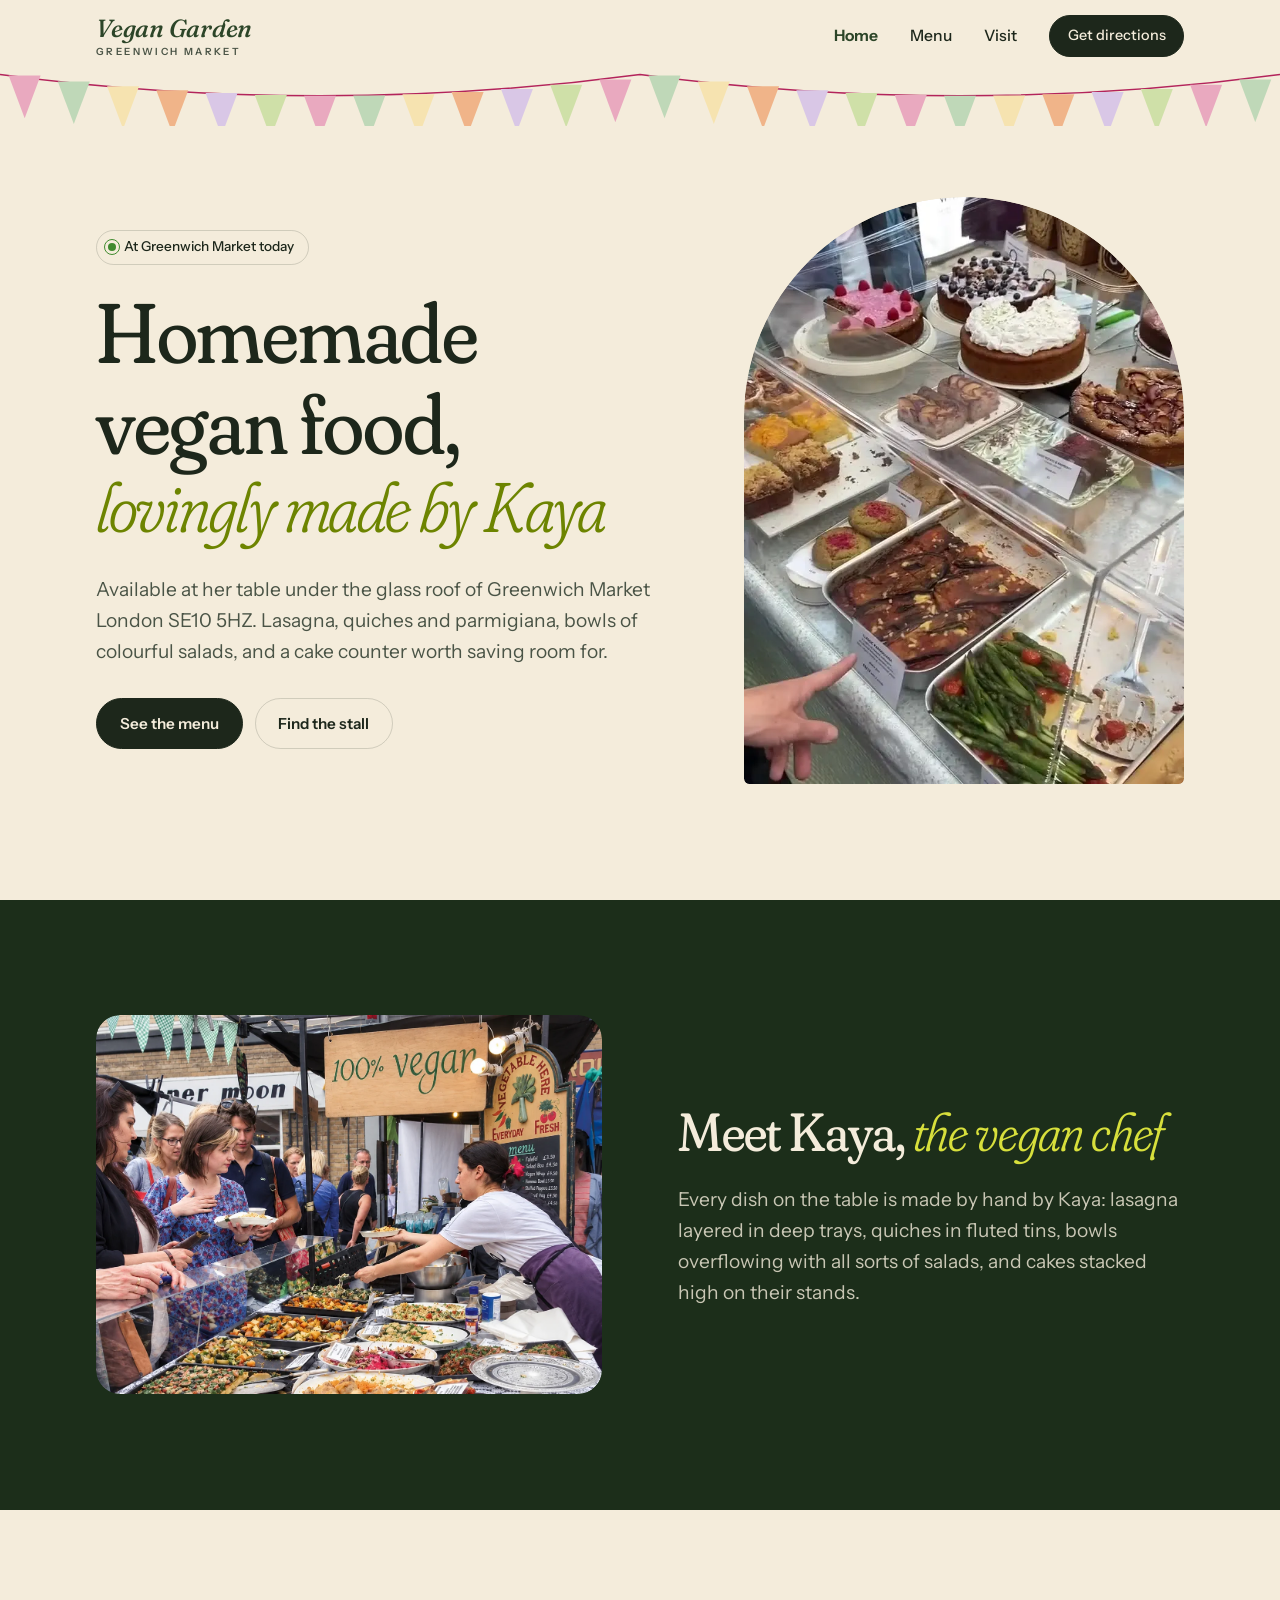
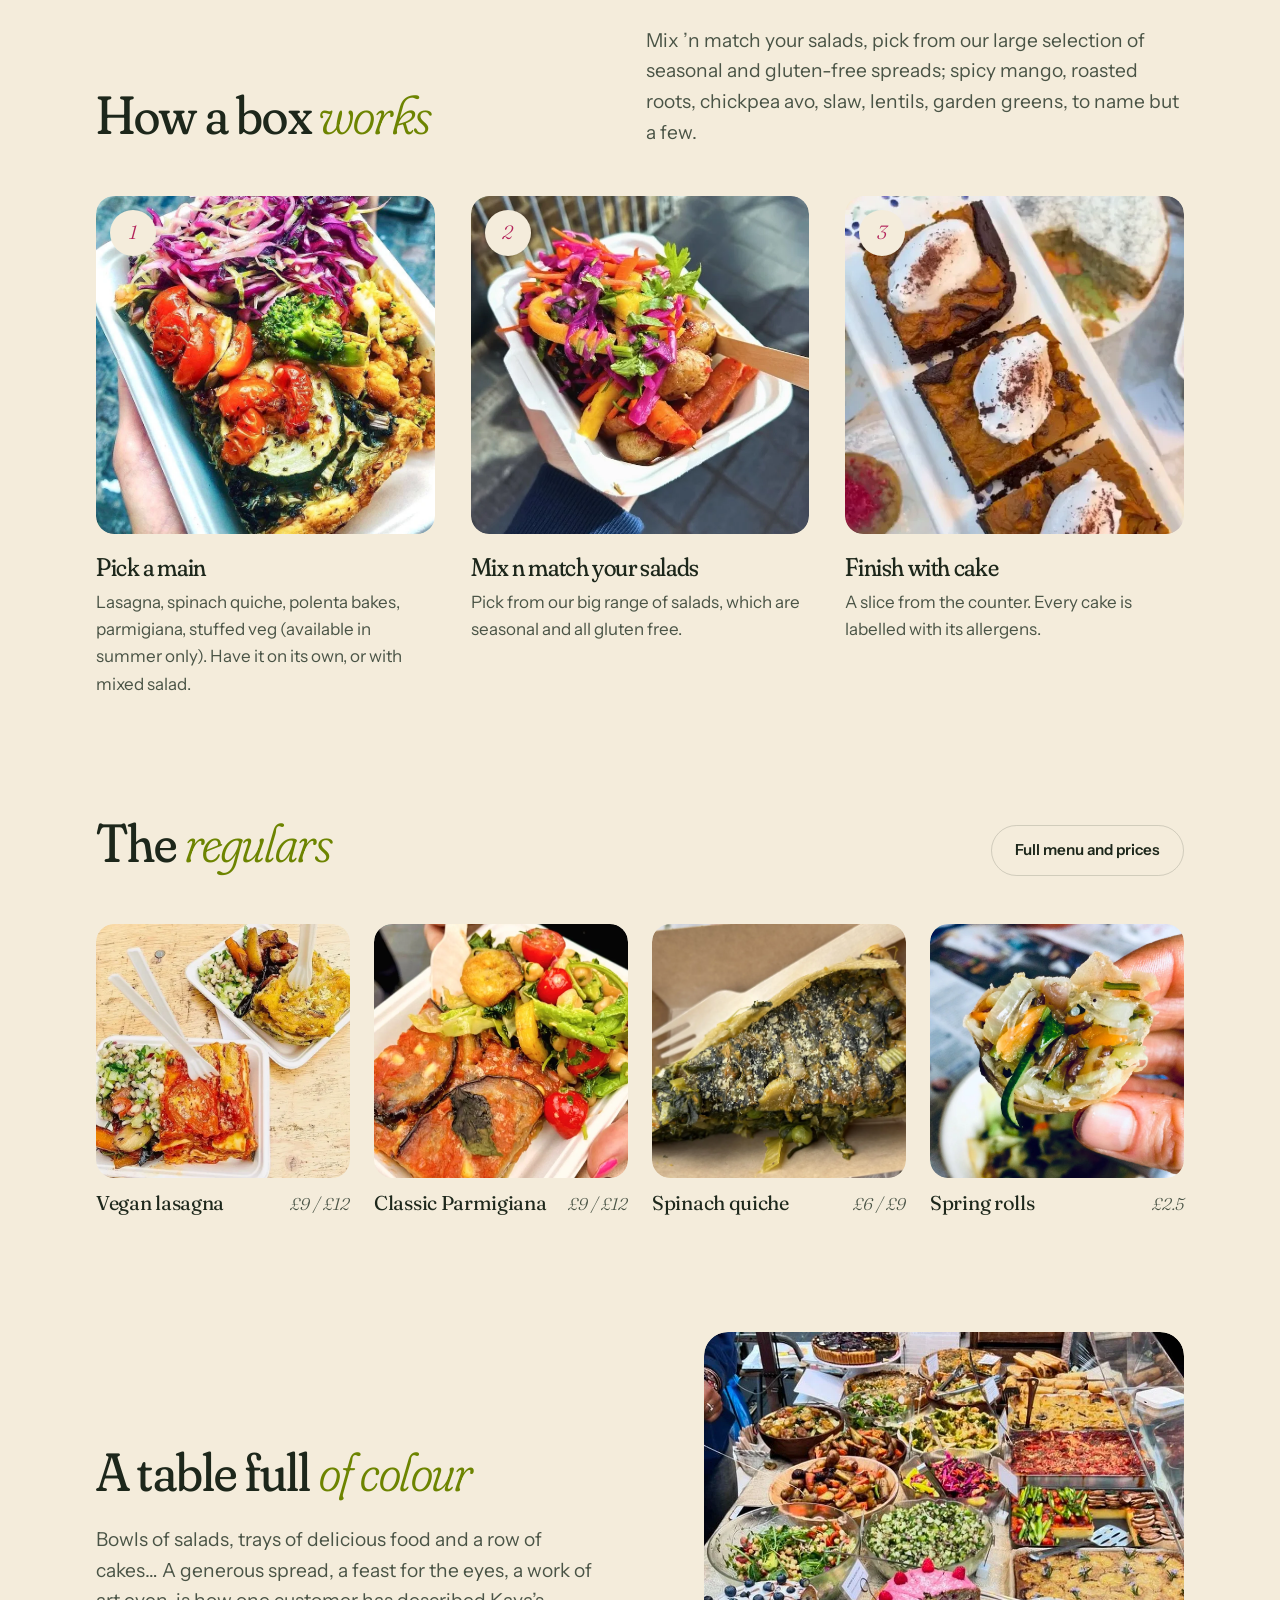
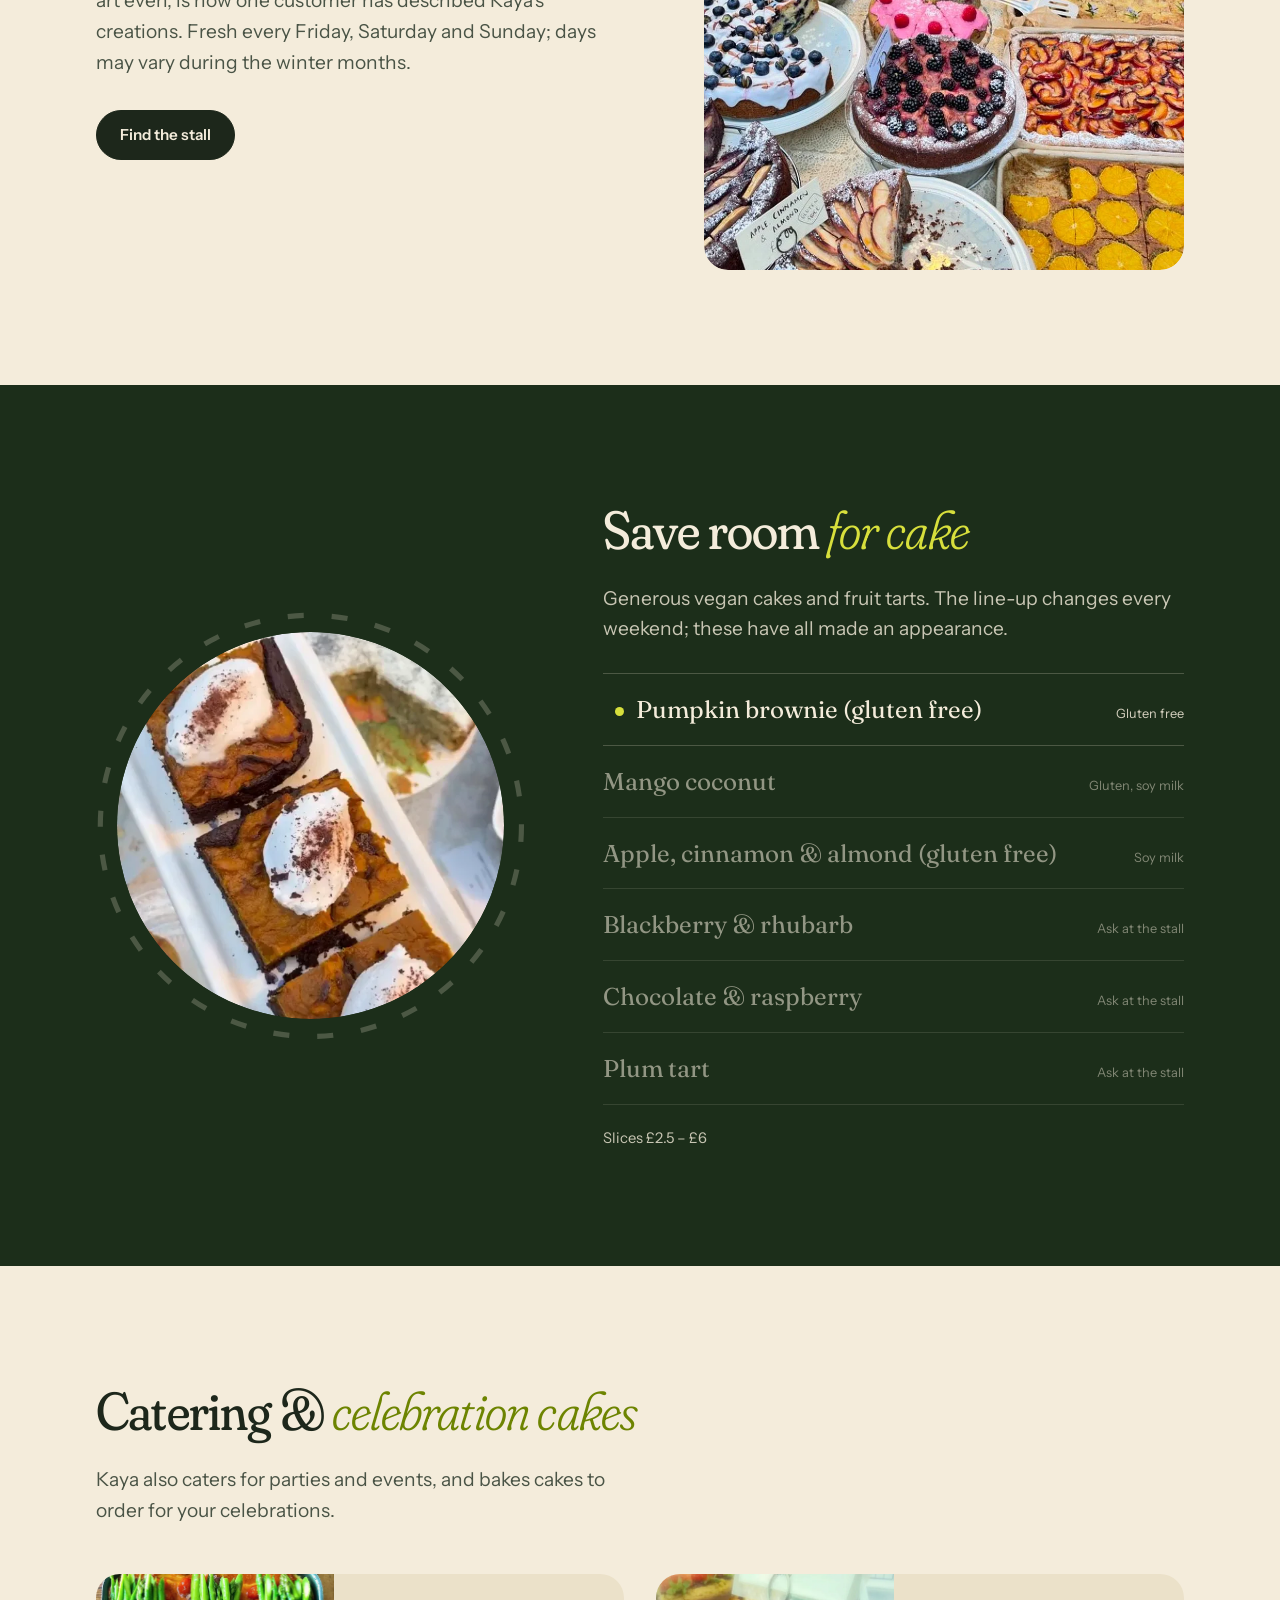
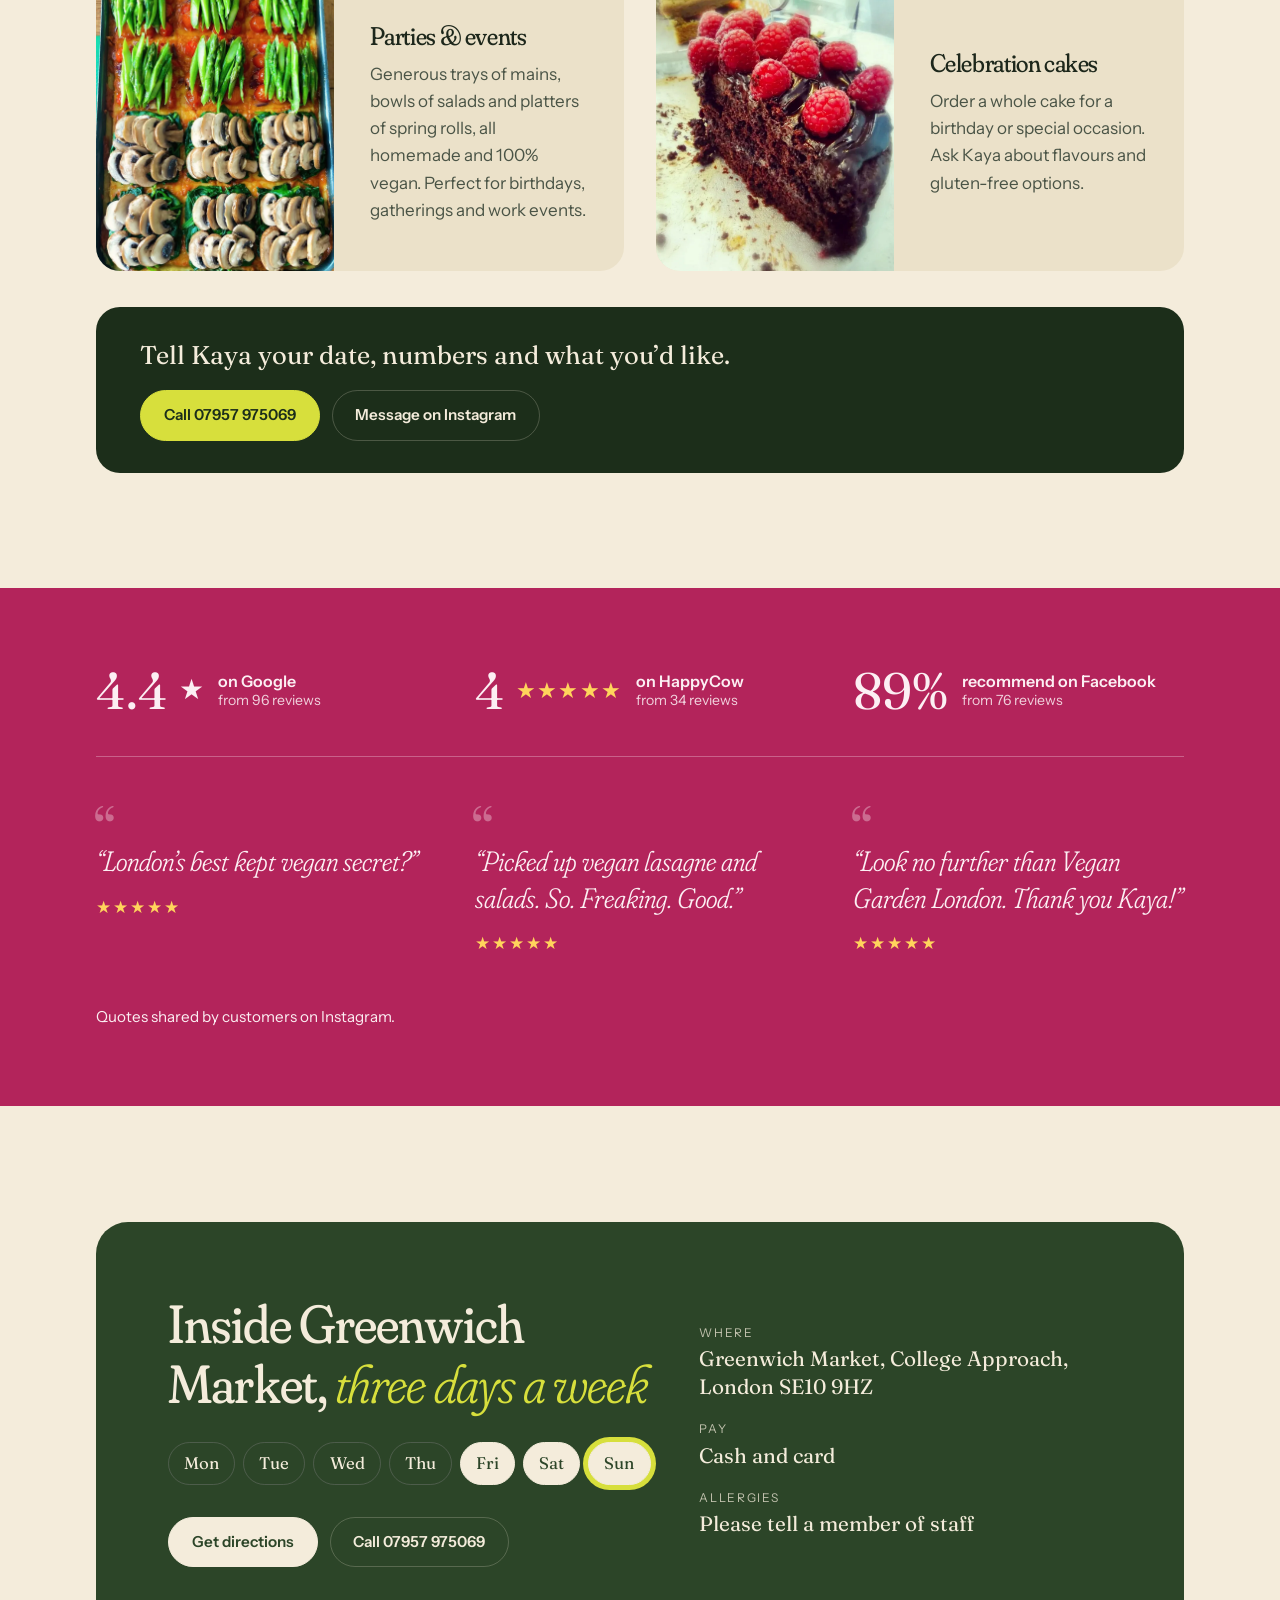
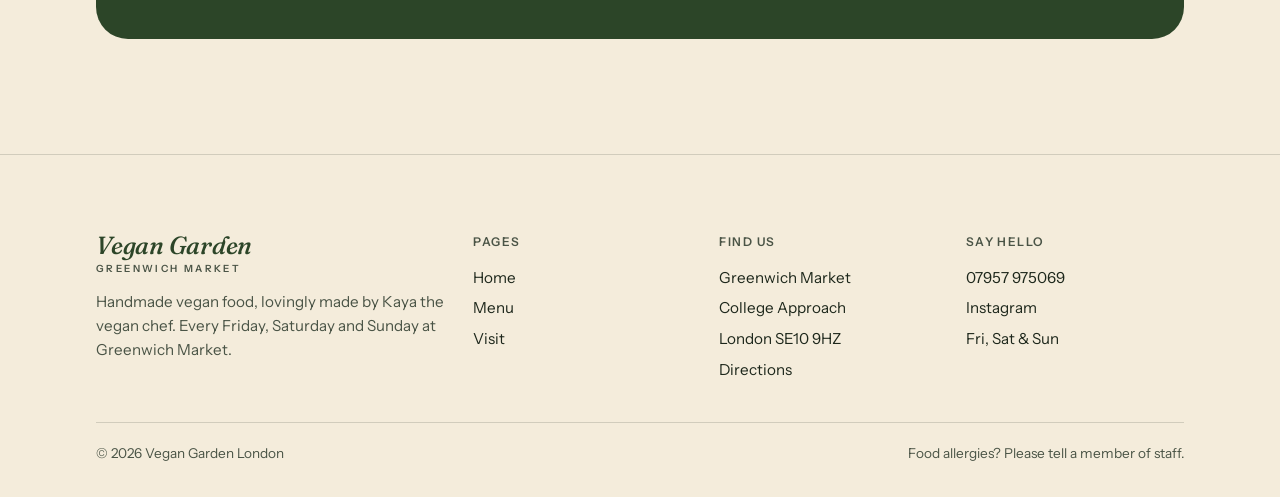
==== commit 0bc82b6f: "first push" ====
--- a/index.html
+++ b/index.html
@@ -4,11 +4,11 @@
 <meta charset="utf-8">
 <meta name="viewport" content="width=device-width,initial-scale=1,viewport-fit=cover">
 <meta http-equiv="X-UA-Compatible" content="IE=edge">
-<title>Vegan Garden London | Handmade vegan food at Greenwich Market</title>
+<title>Vegan Garden London | Homemade vegan food at Greenwich Market</title>
 <meta name="description" content="Handmade vegan food lovingly made by Kaya the vegan chef. Lasagna, quiche, parmigiana, salads and cakes at Greenwich Market, SE10. Open Friday, Saturday and Sunday.">
 <meta name="theme-color" content="#F4ECDB">
 <meta name="format-detection" content="telephone=no">
-<meta property="og:title" content="Vegan Garden London | Handmade vegan food at Greenwich Market">
+<meta property="og:title" content="Vegan Garden London | Homemade vegan food at Greenwich Market">
 <meta property="og:description" content="Handmade vegan food lovingly made by Kaya the vegan chef. Lasagna, quiche, parmigiana, salads and cakes at Greenwich Market, SE10. Open Friday, Saturday and Sunday.">
 <meta property="og:image" content="assets/img/sign-bunting.webp">
 <link rel="icon" href="assets/img/favicon.svg" type="image/svg+xml">
@@ -35,8 +35,8 @@
     <div class="wrap">
       <div class="hero-copy">
         <p class="status" data-status><i></i><span>Fridays, Saturdays &amp; Sundays</span></p>
-        <h1 class="display">Handmade vegan food, <em>lovingly made</em></h1>
-        <p class="lede">by Kaya. Available at her table under the glass roof of Greenwich Market. Lasagna, quiches and parmigiana, bowls of colourful salads, and a cake counter worth saving room for.</p>
+        <h1 class="display">Homemade vegan food, <em>lovingly made by&nbsp;Kaya</em></h1>
+        <p class="lede">Available at her table under the glass roof of Greenwich Market London SE10 5HZ. Lasagna, quiches and parmigiana, bowls of colourful salads, and a cake counter worth saving room for.</p>
         <div class="btns">
           <a class="btn" href="menu.html">See the menu</a>
           <a class="btn btn--ghost" href="visit.html">Find the stall</a>
@@ -69,10 +69,10 @@
     <div class="wrap">
       <div class="sec-head">
         <h2 class="h2">How a box <em>works</em></h2>
-        <p class="lede">Mix n match your salads, pick from our big range of seasonal and gluten-free spread: spicy mango, roasted roots, chickpea avo, slaw, lentils, garden greens, to name but a few.</p>
+        <p class="lede">Mix ’n match your salads, pick from our large selection of seasonal and gluten-free spreads; spicy mango, roasted roots, chickpea avo, slaw, lentils, garden greens, to name but a few.</p>
       </div>
       <ol class="steps">
-        <li class="zoom"><span class="num" aria-hidden="true">1</span><div class="photo"><img src="assets/img/main-box.webp" alt="A slice of spinach and courgette quiche topped with roast tomatoes, with slaw, broccoli and cauliflower" width="750" height="750" loading="lazy"></div><h3 class="h3">Pick a main</h3><p>Lasagna, spinach quiche, polenta bake, classic parmigiana, or stuffed veg (only available in the summer).</p></li>
+        <li class="zoom"><span class="num" aria-hidden="true">1</span><div class="photo"><img src="assets/img/main-box.webp" alt="A slice of spinach and courgette quiche topped with roast tomatoes, with slaw, broccoli and cauliflower" width="750" height="750" loading="lazy"></div><h3 class="h3">Pick a main</h3><p>Lasagna, spinach quiche, polenta bakes, parmigiana, stuffed veg (available in summer only). Have it on its own, or with mixed salad.</p></li>
         <li class="zoom"><span class="num" aria-hidden="true">2</span><div class="photo"><img src="assets/img/salad-box.webp" alt="Box of red cabbage slaw, carrot, mango, roast potatoes and coriander" width="672" height="752" loading="lazy"></div><h3 class="h3">Mix n match your salads</h3><p>Pick from our big range of salads, which are seasonal and all gluten free.</p></li>
         <li class="zoom"><span class="num" aria-hidden="true">3</span><div class="photo"><video data-auto muted loop playsinline preload="none" poster="assets/img/poster-cakes.webp" data-src="assets/video/cakes.mp4" aria-label="Slices of gluten-free vegan pumpkin brownie topped with cream on the cake counter"></video></div><h3 class="h3">Finish with cake</h3><p>A slice from the counter. Every cake is labelled with its allergens.</p></li>
       </ol>
@@ -132,17 +132,49 @@
     </div>
   </section>
 
+  <section class="section catering">
+    <div class="wrap">
+      <div class="sec-head">
+        <h2 class="h2">Catering &amp; <em>celebration cakes</em></h2>
+        <p class="lede">Kaya also caters for parties and events, and bakes cakes to order for your celebrations.</p>
+      </div>
+      <ul class="offers">
+        <li class="offer zoom">
+          <div class="photo"><img src="assets/img/beans-mushroom-tray.webp" alt="A catering tray of roast tomatoes, mushrooms, spinach and asparagus" width="960" height="1200" loading="lazy"></div>
+          <div class="offer-text">
+            <h3 class="h3">Parties &amp; events</h3>
+            <p>Generous trays of mains, bowls of salads and platters of spring rolls, all homemade and 100% vegan. Perfect for birthdays, gatherings and work events.</p>
+          </div>
+        </li>
+        <li class="offer zoom">
+          <div class="photo"><img src="assets/img/raspberry-choc.webp" alt="A whole chocolate cake crowned with fresh raspberries" loading="lazy"></div>
+          <div class="offer-text">
+            <h3 class="h3">Celebration cakes</h3>
+            <p>Order a whole cake for a birthday or special occasion. Ask Kaya about flavours and gluten-free options.</p>
+          </div>
+        </li>
+      </ul>
+      <div class="offer-cta">
+        <p>Tell Kaya your date, numbers and what you’d like.</p>
+        <div class="btns">
+          <a class="btn" href="tel:+447957975069">Call 07957 975069</a>
+          <a class="btn btn--ghost" href="https://www.instagram.com/vegangardenlondon/" target="_blank" rel="noopener">Message on Instagram</a>
+        </div>
+      </div>
+    </div>
+  </section>
+
   <section class="quotes" aria-label="Reviews">
     <div class="wrap">
       <ul class="ratings">
         <li><b><span data-count="4.9">4.9</span> <i aria-hidden="true">★</i></b><span>on Google<small>from 96 reviews</small></span></li>
-        <li><b><span data-count="5">5</span> <i aria-hidden="true">★</i></b><span>on HappyCow<small>from 34 reviews</small></span></li>
+        <li><b><span data-count="5">5</span> <i class="stars" role="img" aria-label="5 stars">★★★★★</i></b><span>on HappyCow<small>from 34 reviews</small></span></li>
         <li><b><span data-count="100">100</span>%</b><span>recommend on Facebook<small>from 76 reviews</small></span></li>
       </ul>
       <ul class="quote-grid">
-        <li><blockquote>“London’s best kept vegan secret?”</blockquote></li>
-        <li><blockquote>“Picked up vegan lasagne and salads. So. Freaking. Good.”</blockquote></li>
-        <li><blockquote>“Look no further than Vegan Garden London. Thank you Kaya!”</blockquote></li>
+        <li><blockquote>“London’s best kept vegan secret?”</blockquote><p class="stars" role="img" aria-label="5 stars">★★★★★</p></li>
+        <li><blockquote>“Picked up vegan lasagne and salads. So. Freaking. Good.”</blockquote><p class="stars" role="img" aria-label="5 stars">★★★★★</p></li>
+        <li><blockquote>“Look no further than Vegan Garden London. Thank you Kaya!”</blockquote><p class="stars" role="img" aria-label="5 stars">★★★★★</p></li>
       </ul>
       <p class="note">Quotes shared by customers on Instagram.</p>
     </div>
--- a/css/style.css
+++ b/css/style.css
@@ -328,6 +328,32 @@
 .steps .rv .num,.steps li.rv .num{transform:scale(0);transition:transform .6s var(--ease) calc(var(--i,0) * 90ms + .45s)}
 .steps li.rv.in .num{transform:none}
 
+.hero .display em{display:block}
+/* keep "lovingly made by Kaya" on one line; it scales down to fit narrow columns */
+@supports (font-size:1cqi){
+  .hero-copy{container-type:inline-size}
+  .hero .display em{white-space:nowrap;font-size:min(1.04em,12.6cqi)}
+}
+
+/* ---------- catering & celebration cakes ---------- */
+.offers{list-style:none;margin:0;padding:0;display:grid;grid-template-columns:repeat(2,minmax(0,1fr));gap:clamp(18px,3vw,32px)}
+.offer{position:relative;background:var(--bg-2);border-radius:var(--r);overflow:hidden;display:grid;grid-template-columns:minmax(0,.9fr) minmax(0,1.1fr)}
+.offer .photo{border-radius:0;height:100%;min-height:240px}
+.offer-text{padding:clamp(22px,3vw,36px);align-self:center}
+.offer-text .h3{margin-bottom:.6rem}
+.offer-text p{margin:0;color:var(--text-soft)}
+.offer-cta{margin-top:clamp(24px,3vw,36px);background:var(--dark);color:var(--on-dark);border-radius:var(--r);padding:clamp(22px,3vw,32px) clamp(22px,4vw,44px);display:flex;align-items:center;justify-content:space-between;gap:18px 32px;flex-wrap:wrap}
+.offer-cta p{margin:0;font-family:var(--d-font);font-size:clamp(1.25rem,2vw,1.6rem);line-height:1.3}
+.offer-cta .btn{background:var(--em-on-dark);color:var(--dark);border-color:var(--em-on-dark)}
+.offer-cta .btn--ghost{background:transparent;color:var(--on-dark);border-color:var(--on-dark-line)}
+@media (max-width:1000px){.offers{grid-template-columns:minmax(0,1fr)}}
+@media (max-width:560px){.offer{grid-template-columns:minmax(0,1fr)}.offer .photo{aspect-ratio:4/3;min-height:0}}
+
+/* ---------- 5-star motif on reviews ---------- */
+.stars{color:#FFD45C;letter-spacing:.12em;font-style:normal}
+.quote-grid .stars{margin:.9rem 0 0;font-size:1.05rem}
+.ratings b i.stars{font-size:.42em;vertical-align:.5em;letter-spacing:.06em}
+
 /* ---------- italic text: a lighter weight ---------- */
 .display em,.h2 em,.quote-grid blockquote,.food .price,.steps .num,.hero-badge{font-weight:var(--em-wght)}
 @media (max-width:820px){.nav a:not(.btn){font-weight:var(--em-wght)}}
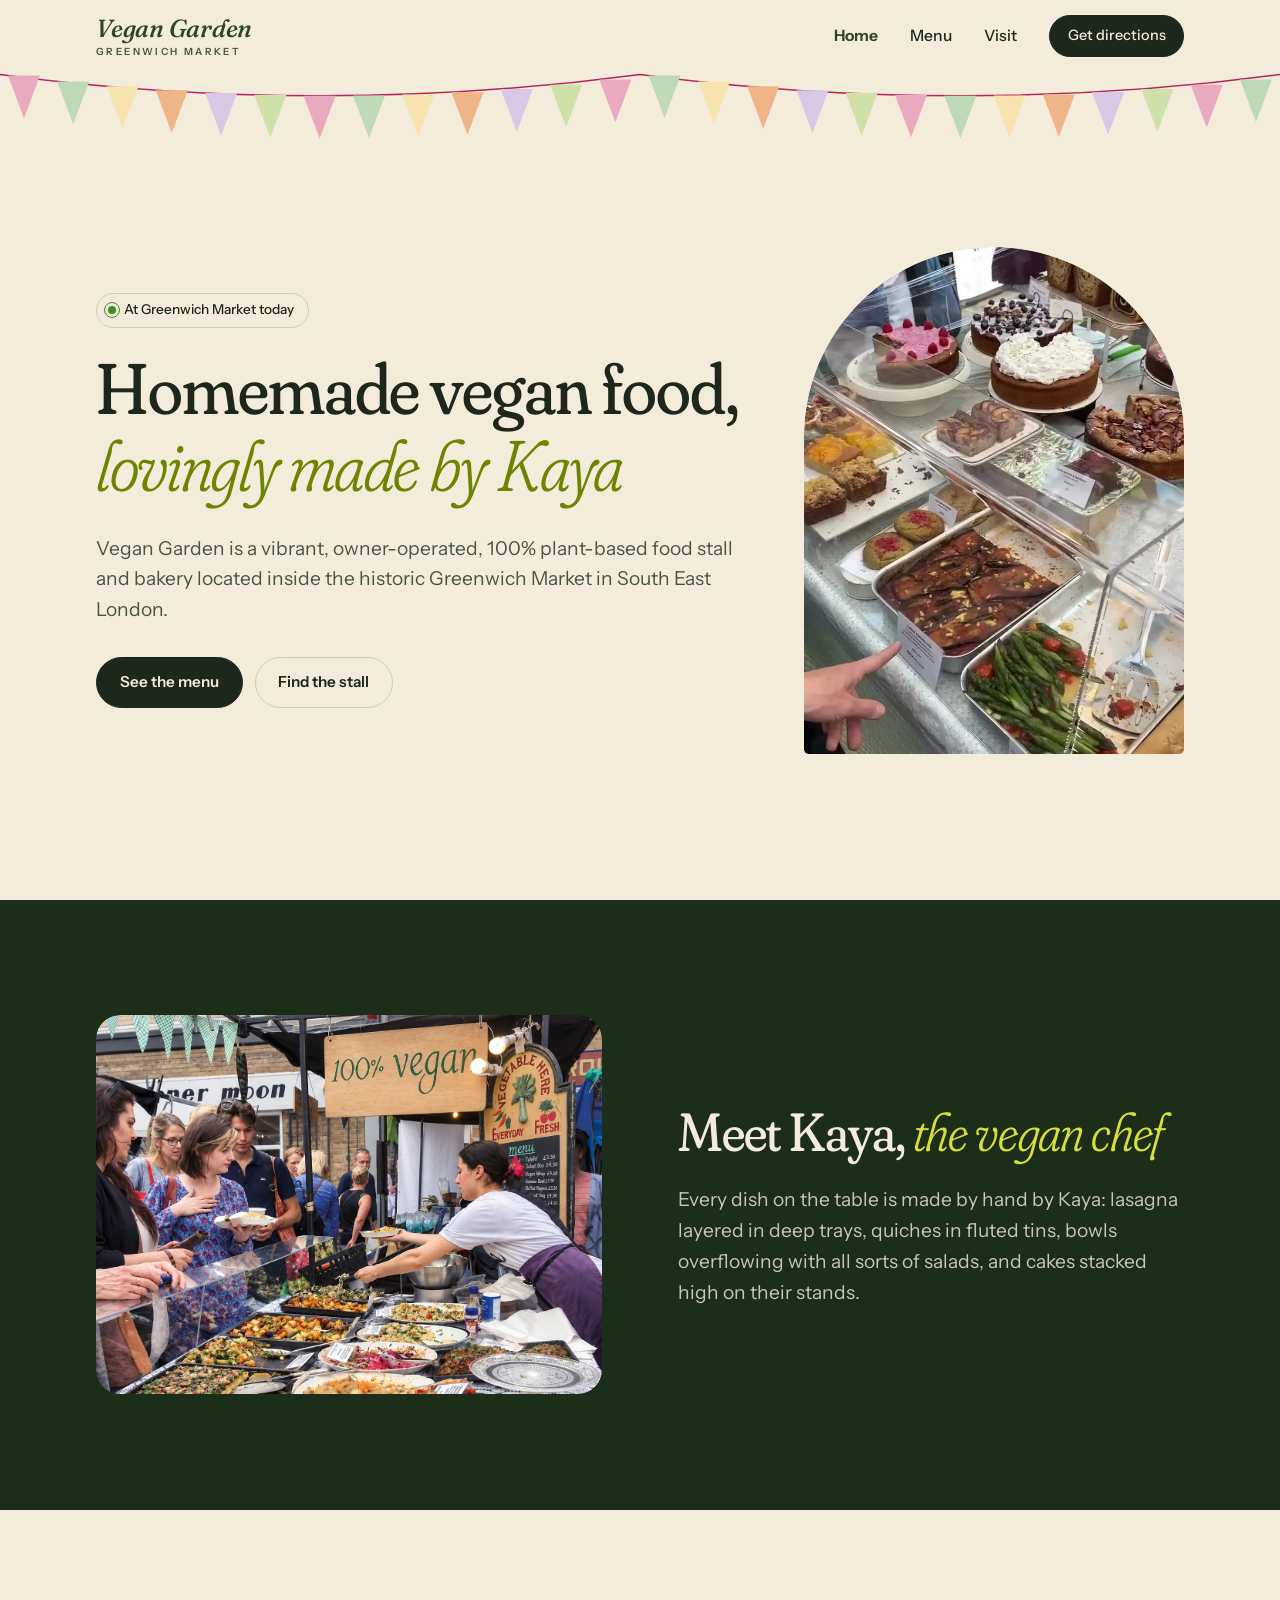
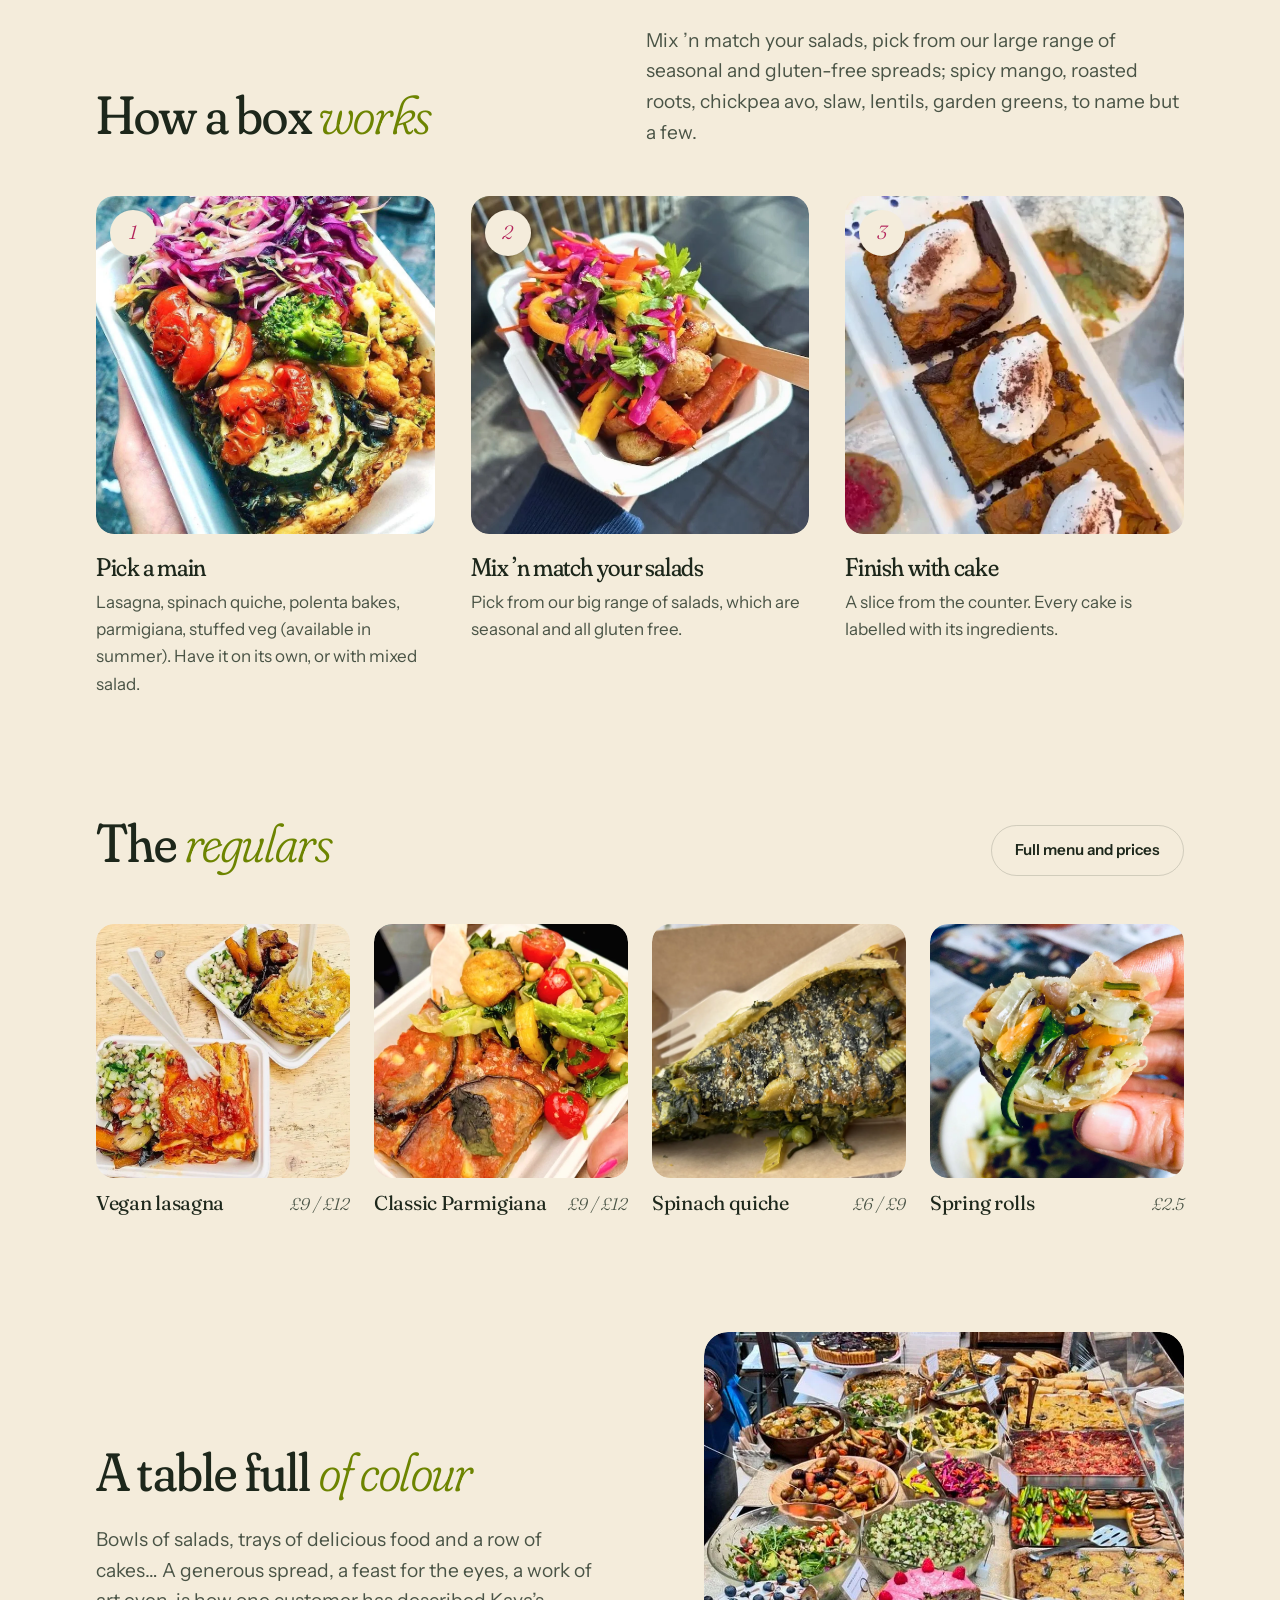
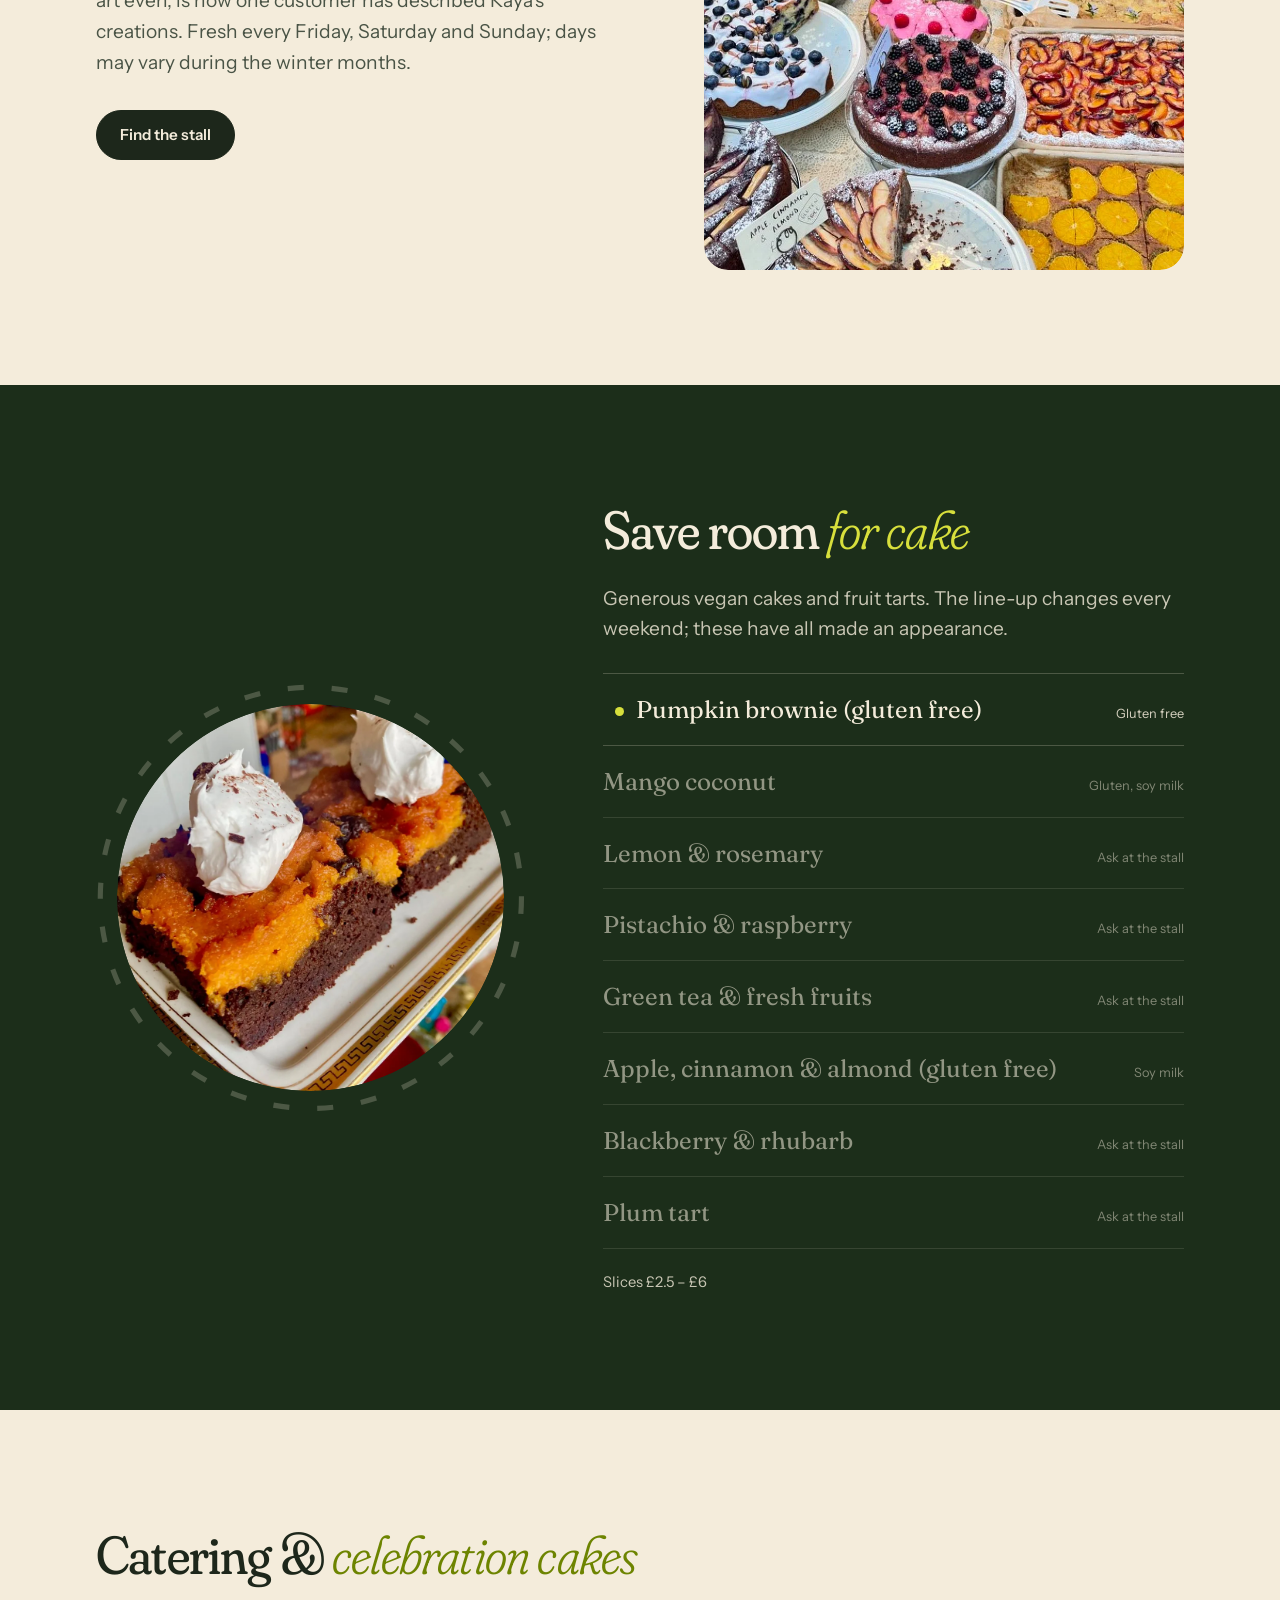
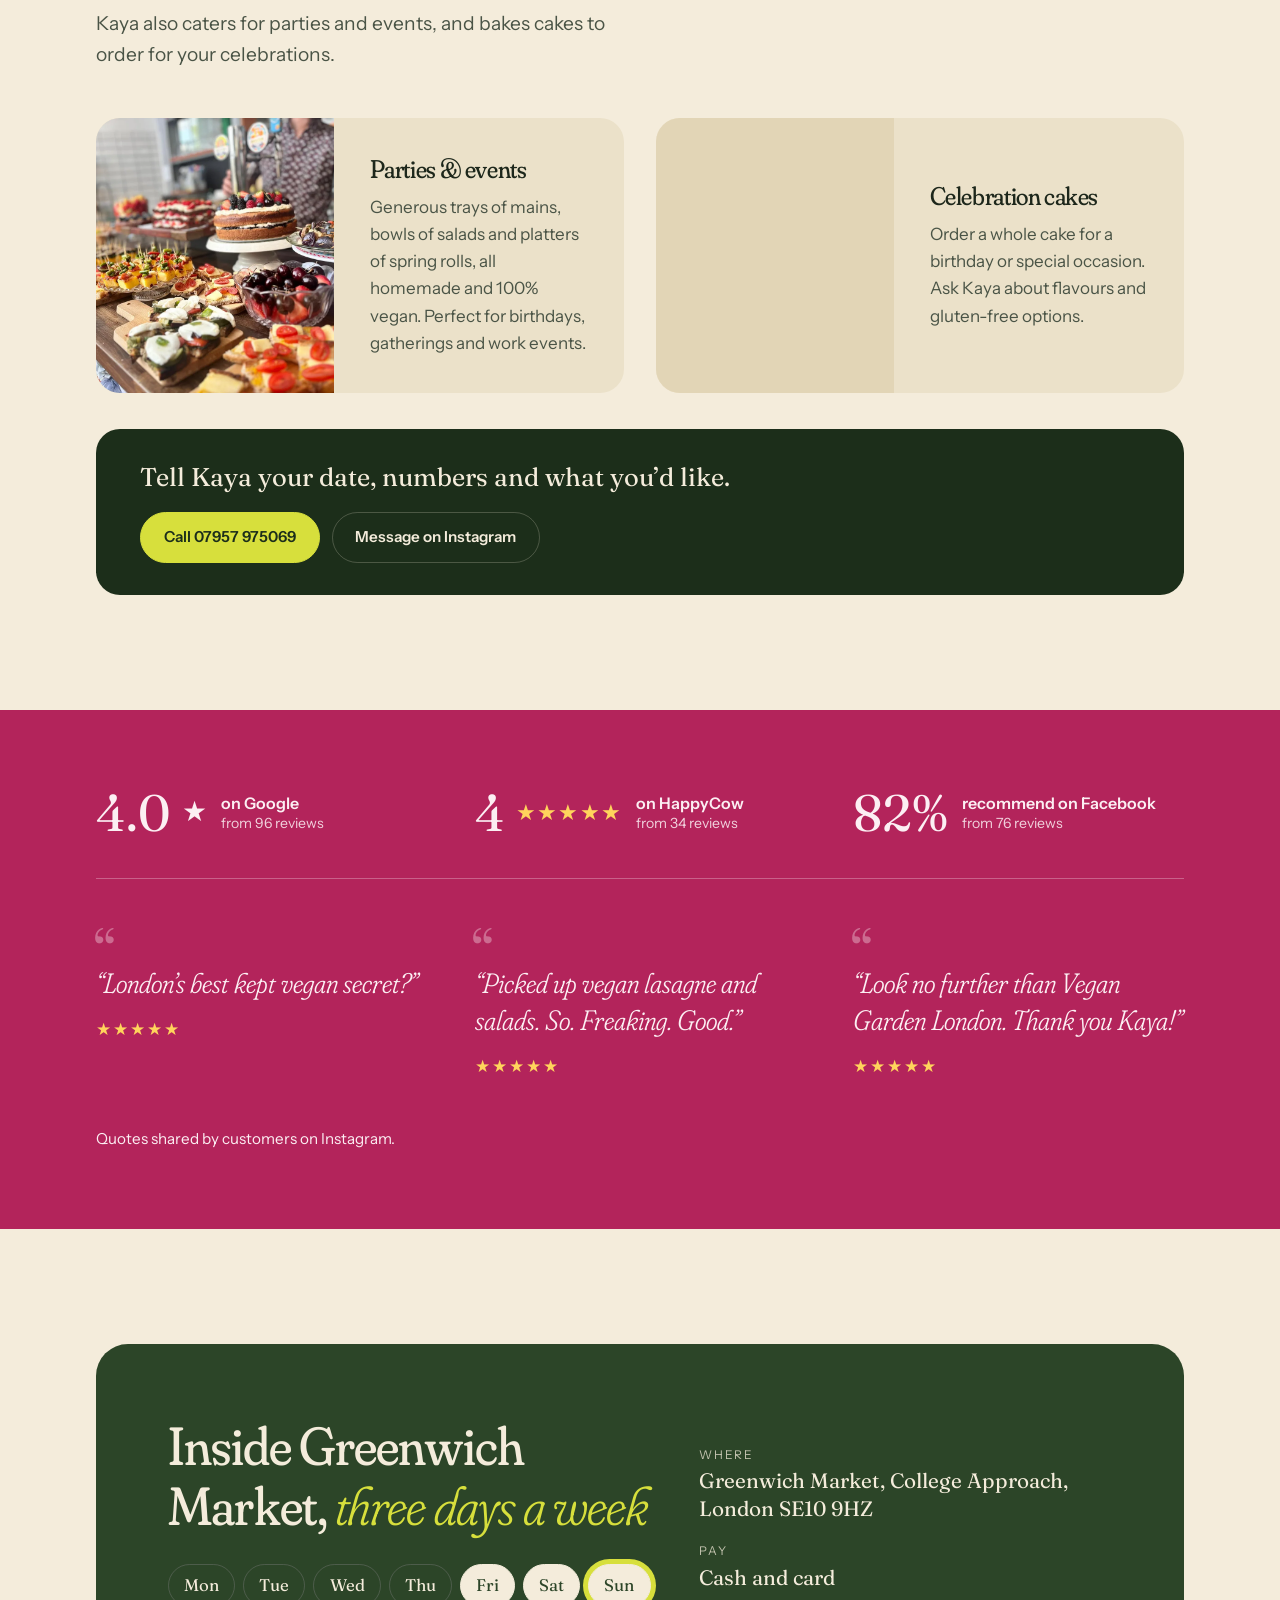
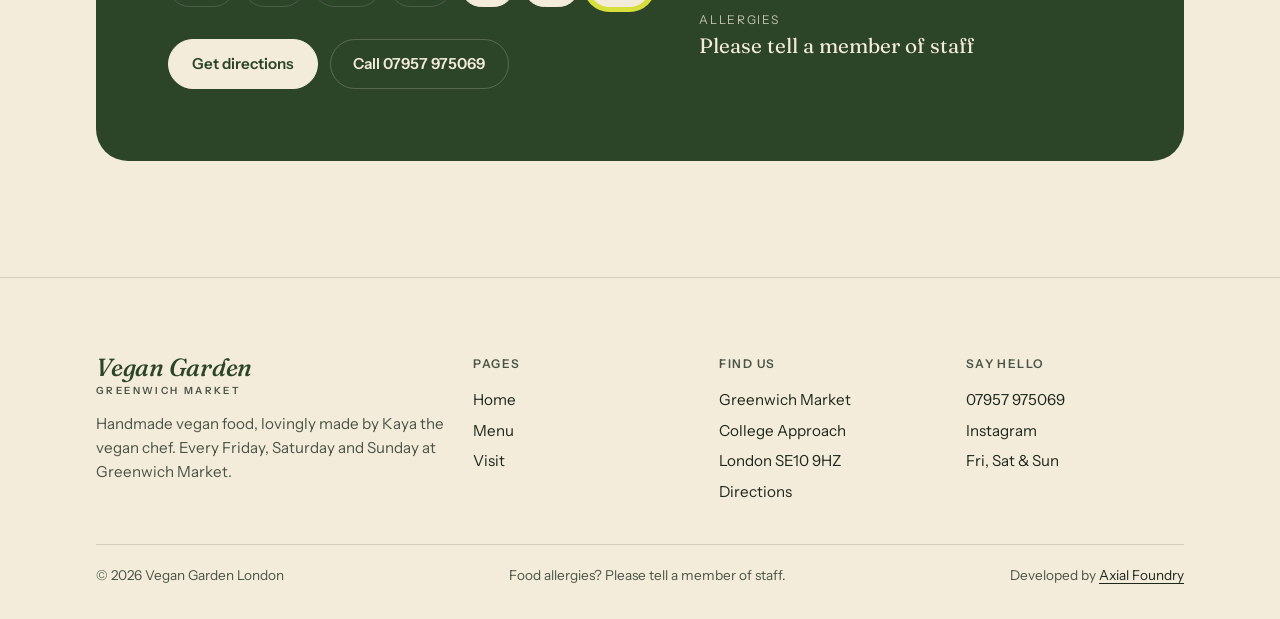
==== commit edbf5c57: "version2" ====
--- a/index.html
+++ b/index.html
@@ -5,11 +5,11 @@
 <meta name="viewport" content="width=device-width,initial-scale=1,viewport-fit=cover">
 <meta http-equiv="X-UA-Compatible" content="IE=edge">
 <title>Vegan Garden London | Homemade vegan food at Greenwich Market</title>
-<meta name="description" content="Handmade vegan food lovingly made by Kaya the vegan chef. Lasagna, quiche, parmigiana, salads and cakes at Greenwich Market, SE10. Open Friday, Saturday and Sunday.">
+<meta name="description" content="Vegan Garden is a vibrant, owner-operated, 100% plant-based food stall and bakery inside the historic Greenwich Market in South East London. Lasagna, quiche, parmigiana, salads and cakes at Greenwich Market, SE10. Open Friday, Saturday and Sunday.">
 <meta name="theme-color" content="#F4ECDB">
 <meta name="format-detection" content="telephone=no">
 <meta property="og:title" content="Vegan Garden London | Homemade vegan food at Greenwich Market">
-<meta property="og:description" content="Handmade vegan food lovingly made by Kaya the vegan chef. Lasagna, quiche, parmigiana, salads and cakes at Greenwich Market, SE10. Open Friday, Saturday and Sunday.">
+<meta property="og:description" content="Vegan Garden is a vibrant, owner-operated, 100% plant-based food stall and bakery inside the historic Greenwich Market in South East London. Lasagna, quiche, parmigiana, salads and cakes at Greenwich Market, SE10. Open Friday, Saturday and Sunday.">
 <meta property="og:image" content="assets/img/sign-bunting.webp">
 <link rel="icon" href="assets/img/favicon.svg" type="image/svg+xml">
 <link rel="preload" href="assets/fonts/fraunces-latin-full-normal.woff2" as="font" type="font/woff2" crossorigin>
@@ -35,8 +35,8 @@
     <div class="wrap">
       <div class="hero-copy">
         <p class="status" data-status><i></i><span>Fridays, Saturdays &amp; Sundays</span></p>
-        <h1 class="display">Homemade vegan food, <em>lovingly made by&nbsp;Kaya</em></h1>
-        <p class="lede">Available at her table under the glass roof of Greenwich Market London SE10 5HZ. Lasagna, quiches and parmigiana, bowls of colourful salads, and a cake counter worth saving room for.</p>
+        <h1 class="display hero-title"><span class="hero-l1">Homemade vegan food,</span> <em>lovingly made by&nbsp;Kaya</em></h1>
+        <p class="lede">Vegan Garden is a vibrant, owner-operated, 100% plant-based food stall and bakery located inside the historic Greenwich Market in South East London.</p>
         <div class="btns">
           <a class="btn" href="menu.html">See the menu</a>
           <a class="btn btn--ghost" href="visit.html">Find the stall</a>
@@ -69,12 +69,12 @@
     <div class="wrap">
       <div class="sec-head">
         <h2 class="h2">How a box <em>works</em></h2>
-        <p class="lede">Mix ’n match your salads, pick from our large selection of seasonal and gluten-free spreads; spicy mango, roasted roots, chickpea avo, slaw, lentils, garden greens, to name but a few.</p>
+        <p class="lede">Mix ’n match your salads, pick from our large range of seasonal and gluten-free spreads; spicy mango, roasted roots, chickpea avo, slaw, lentils, garden greens, to name but a few.</p>
       </div>
       <ol class="steps">
-        <li class="zoom"><span class="num" aria-hidden="true">1</span><div class="photo"><img src="assets/img/main-box.webp" alt="A slice of spinach and courgette quiche topped with roast tomatoes, with slaw, broccoli and cauliflower" width="750" height="750" loading="lazy"></div><h3 class="h3">Pick a main</h3><p>Lasagna, spinach quiche, polenta bakes, parmigiana, stuffed veg (available in summer only). Have it on its own, or with mixed salad.</p></li>
-        <li class="zoom"><span class="num" aria-hidden="true">2</span><div class="photo"><img src="assets/img/salad-box.webp" alt="Box of red cabbage slaw, carrot, mango, roast potatoes and coriander" width="672" height="752" loading="lazy"></div><h3 class="h3">Mix n match your salads</h3><p>Pick from our big range of salads, which are seasonal and all gluten free.</p></li>
-        <li class="zoom"><span class="num" aria-hidden="true">3</span><div class="photo"><video data-auto muted loop playsinline preload="none" poster="assets/img/poster-cakes.webp" data-src="assets/video/cakes.mp4" aria-label="Slices of gluten-free vegan pumpkin brownie topped with cream on the cake counter"></video></div><h3 class="h3">Finish with cake</h3><p>A slice from the counter. Every cake is labelled with its allergens.</p></li>
+        <li class="zoom"><span class="num" aria-hidden="true">1</span><div class="photo"><img src="assets/img/main-box.webp" alt="A slice of spinach and courgette quiche topped with roast tomatoes, with slaw, broccoli and cauliflower" width="750" height="750" loading="lazy"></div><h3 class="h3">Pick a main</h3><p>Lasagna, spinach quiche, polenta bakes, parmigiana, stuffed veg (available in summer). Have it on its own, or with mixed salad.</p></li>
+        <li class="zoom"><span class="num" aria-hidden="true">2</span><div class="photo"><img src="assets/img/salad-box.webp" alt="Box of red cabbage slaw, carrot, mango, roast potatoes and coriander" width="672" height="752" loading="lazy"></div><h3 class="h3">Mix ’n match your salads</h3><p>Pick from our big range of salads, which are seasonal and all gluten free.</p></li>
+        <li class="zoom"><span class="num" aria-hidden="true">3</span><div class="photo"><video data-auto muted loop playsinline preload="none" poster="assets/img/poster-cakes.webp" data-src="assets/video/cakes.mp4" aria-label="Slices of gluten-free vegan pumpkin brownie topped with cream on the cake counter"></video></div><h3 class="h3">Finish with cake</h3><p>A slice from the counter. Every cake is labelled with its ingredients.</p></li>
       </ol>
     </div>
   </section>
@@ -109,11 +109,13 @@
     <div class="wrap cake-wrap">
       <div class="cake-stage">
         <svg class="cake-ring" viewBox="0 0 100 100" aria-hidden="true"><circle cx="50" cy="50" r="49" pathLength="330"/></svg>
-        <figure class="is-active"><img src="assets/img/poster-cakes.webp" alt="Slices of pumpkin brownie topped with cream" loading="lazy"></figure>
-        <figure><img src="assets/img/mango-coconut.webp" alt="Mango coconut cake, sliced to show the filling" loading="lazy"></figure>
+        <figure class="is-active"><img src="assets/img/pumpkin-brownie.webp" alt="Pumpkin brownie slices topped with cream" loading="lazy"></figure>
+        <figure><img src="assets/img/mango-coconut.webp" alt="Mango cake topped with cream, fresh mango and grated chocolate" loading="lazy"></figure>
+        <figure><img src="assets/img/lemon-rosemary.webp" alt="Lemon and rosemary cake decorated with lemon slices and rosemary flowers" loading="lazy"></figure>
+        <figure><img src="assets/img/pistachio-raspberry.webp" alt="Pistachio sponge with chocolate topping, raspberry filling and fresh raspberries" loading="lazy"></figure>
+        <figure><img src="assets/img/green-tea-fruit.webp" alt="Green tea sponge layered with cream and topped with strawberries and blueberries" loading="lazy"></figure>
         <figure><img src="assets/img/apple-almond-cake.webp" alt="Apple, cinnamon and almond cake" loading="lazy"></figure>
         <figure><img src="assets/img/blackberry-cake.webp" alt="Blackberry and rhubarb cake topped with blackberries and blueberries" loading="lazy"></figure>
-        <figure><img src="assets/img/raspberry-choc.webp" alt="Chocolate cake crowned with raspberries" loading="lazy"></figure>
         <figure><img src="assets/img/plum-tart.webp" alt="Plum tart with fanned fruit" loading="lazy"></figure>
       </div>
       <div>
@@ -122,9 +124,11 @@
         <ul class="cake-list" aria-label="Cakes: choose one to see it">
           <li><button type="button" aria-pressed="true"><span>Pumpkin brownie (gluten free)</span><small>Gluten free</small></button></li>
           <li><button type="button" aria-pressed="false"><span>Mango coconut</span><small>Gluten, soy milk</small></button></li>
+          <li><button type="button" aria-pressed="false"><span>Lemon &amp; rosemary</span><small>Ask at the stall</small></button></li>
+          <li><button type="button" aria-pressed="false"><span>Pistachio &amp; raspberry</span><small>Ask at the stall</small></button></li>
+          <li><button type="button" aria-pressed="false"><span>Green tea &amp; fresh fruits</span><small>Ask at the stall</small></button></li>
           <li><button type="button" aria-pressed="false"><span>Apple, cinnamon &amp; almond (gluten free)</span><small>Soy milk</small></button></li>
           <li><button type="button" aria-pressed="false"><span>Blackberry &amp; rhubarb</span><small>Ask at the stall</small></button></li>
-          <li><button type="button" aria-pressed="false"><span>Chocolate &amp; raspberry</span><small>Ask at the stall</small></button></li>
           <li><button type="button" aria-pressed="false"><span>Plum tart</span><small>Ask at the stall</small></button></li>
         </ul>
         <p class="price-note">Slices £2.5 – £6</p>
@@ -140,14 +144,14 @@
       </div>
       <ul class="offers">
         <li class="offer zoom">
-          <div class="photo"><img src="assets/img/beans-mushroom-tray.webp" alt="A catering tray of roast tomatoes, mushrooms, spinach and asparagus" width="960" height="1200" loading="lazy"></div>
+          <div class="photo"><img src="assets/img/private-catering.webp" alt="A private catering spread of canapés, polenta bites, bruschetta, fruit and layered cakes" width="1200" height="900" loading="lazy"></div>
           <div class="offer-text">
             <h3 class="h3">Parties &amp; events</h3>
             <p>Generous trays of mains, bowls of salads and platters of spring rolls, all homemade and 100% vegan. Perfect for birthdays, gatherings and work events.</p>
           </div>
         </li>
         <li class="offer zoom">
-          <div class="photo"><img src="assets/img/raspberry-choc.webp" alt="A whole chocolate cake crowned with fresh raspberries" loading="lazy"></div>
+          <div class="photo photo--fade"><img src="assets/img/celebration-cake1.webp" alt="A layered chocolate celebration cake piled with berries and cherries" loading="lazy"><img src="assets/img/celebration-cake2.webp" alt="A cream-filled celebration cake topped with fresh berries and cherries" loading="lazy"><img src="assets/img/celebration-cake3.webp" alt="A two-tier celebration cake with strawberries, blueberries and flowers" loading="lazy"></div>
           <div class="offer-text">
             <h3 class="h3">Celebration cakes</h3>
             <p>Order a whole cake for a birthday or special occasion. Ask Kaya about flavours and gluten-free options.</p>
@@ -208,7 +212,7 @@
       <div><h4>Find us</h4><ul><li>Greenwich Market</li><li>College Approach</li><li>London SE10 9HZ</li><li><a href="https://www.google.com/maps/dir/?api=1&amp;destination=51.4814799,-0.0092499" target="_blank" rel="noopener">Directions</a></li></ul></div>
       <div><h4>Say hello</h4><ul><li><a href="tel:+447957975069">07957 975069</a></li><li><a href="https://www.instagram.com/vegangardenlondon/" target="_blank" rel="noopener">Instagram</a></li><li>Fri, Sat &amp; Sun</li></ul></div>
     </div>
-    <div class="foot-base"><span>&copy; <span data-year>2026</span> Vegan Garden London</span><span>Food allergies? Please tell a member of staff.</span></div>
+    <div class="foot-base"><span>&copy; <span data-year>2026</span> Vegan Garden London</span><span>Food allergies? Please tell a member of staff.</span><span>Developed by <a href="https://axialfoundary.com" target="_blank" rel="noopener">Axial Foundry</a></span></div>
   </div>
 </footer>
 <nav class="actionbar" aria-label="Quick actions">
--- a/css/style.css
+++ b/css/style.css
@@ -108,7 +108,7 @@
 }
 
 /* ---------- bunting (the real stall's flags) ---------- */
-.bunting{position:absolute;left:0;right:0;top:calc(var(--head-h) + env(safe-area-inset-top) - 4px);height:58px;pointer-events:none;overflow:hidden}
+.bunting{position:absolute;left:0;right:0;top:calc(var(--head-h) + env(safe-area-inset-top) - 4px);height:max(58px,5.84vw);pointer-events:none;overflow:hidden}
 .bunting svg{width:100%;height:100%;max-width:none}
 .bunting .string{fill:none;stroke:var(--string);stroke-width:1.4}
 .bunting .flag{transform-box:fill-box;transform-origin:50% 0;animation:sway 4.8s ease-in-out infinite}
@@ -126,11 +126,11 @@
 @keyframes ping{from{transform:scale(.6);opacity:1}to{transform:scale(1.9);opacity:0}}
 
 /* ---------- home hero ---------- */
-.hero{position:relative;padding:calc(var(--head-h) + env(safe-area-inset-top) + 80px) 0 72px}
-.hero .wrap{display:grid;grid-template-columns:minmax(0,1.1fr) minmax(0,.9fr);gap:clamp(32px,6vw,80px);align-items:center}
+.hero{position:relative;padding:calc(var(--head-h) + env(safe-area-inset-top) + max(80px, 5.84vw + 26px)) 0 72px}
+.hero .wrap{display:grid;grid-template-columns:minmax(0,1fr) minmax(0,380px);gap:clamp(32px,4vw,56px);align-items:center}
 .hero .display{margin:1.4rem 0 0}
 .hero .lede{margin:1.4rem 0 2rem}
-.hero-media{justify-self:end;width:100%;max-width:440px;position:relative}
+.hero-media{justify-self:end;width:100%;max-width:380px;position:relative}
 .arch{position:relative;border-radius:999px 999px var(--r) var(--r);overflow:hidden;aspect-ratio:3/4;background:var(--bg-3);box-shadow:var(--shadow);-webkit-mask-image:-webkit-radial-gradient(white,black)}
 @supports not (aspect-ratio:1){.arch{height:0;padding-bottom:133.33%}.arch video{position:absolute;top:0;left:0}}
 .arch video{width:100%;height:100%;object-fit:cover}
@@ -146,11 +146,16 @@
 @keyframes rise{to{opacity:1;transform:none}}
 @keyframes settle{to{transform:none}}
 @keyframes pop{0%{opacity:0;transform:rotate(-5deg) scale(.6)}70%{opacity:1;transform:rotate(-5deg) scale(1.06)}100%{opacity:1;transform:rotate(-5deg) scale(1)}}
-@media (min-width:821px){.hero{min-height:100vh;display:flex;align-items:center}}
+@media (min-width:1081px){.hero{min-height:100vh;display:flex;align-items:center}}
+/* tablets and small laptops: text above the video so the heading keeps a good size */
+@media (max-width:1080px){
+  .hero .wrap{grid-template-columns:minmax(0,1fr);gap:40px}
+  .hero-media{justify-self:center;max-width:380px;width:82%}
+}
 @media (max-width:820px){
-  .hero{padding-top:calc(var(--head-h) + env(safe-area-inset-top) + 56px);padding-bottom:56px}
-  .hero .wrap{grid-template-columns:minmax(0,1fr);gap:36px}
-  .hero-media{justify-self:center;max-width:340px;width:82%}
+  .hero{padding-top:calc(var(--head-h) + env(safe-area-inset-top) + 76px);padding-bottom:56px}
+  .hero .wrap{gap:36px}
+  .hero-media{max-width:340px}
   .hero-badge{left:-8px;font-size:.95rem}
 }
 
@@ -237,10 +242,10 @@
 @media (max-width:820px){.visit-band{grid-template-columns:minmax(0,1fr)}}
 
 /* ---------- inner page hero ---------- */
-.page-hero{position:relative;padding:calc(var(--head-h) + env(safe-area-inset-top) + 92px) 0 clamp(36px,5vw,64px)}
+.page-hero{position:relative;padding:calc(var(--head-h) + env(safe-area-inset-top) + max(92px, 5.84vw + 34px)) 0 clamp(36px,5vw,64px)}
 .page-hero .display{margin:0 0 1.4rem}
 .page-hero .row{display:flex;justify-content:space-between;align-items:flex-end;gap:20px 30px;flex-wrap:wrap}
-@media (max-width:820px){.page-hero{padding-top:calc(var(--head-h) + env(safe-area-inset-top) + 64px)}}
+@media (max-width:820px){.page-hero{padding-top:calc(var(--head-h) + env(safe-area-inset-top) + 80px)}}
 .banner{border-radius:calc(var(--r) + 6px);overflow:hidden;aspect-ratio:16/9;background:var(--bg-3);-webkit-mask-image:-webkit-radial-gradient(white,black)}
 .banner img{width:100%;height:100%;object-fit:cover}
 @media (max-width:620px){.banner{aspect-ratio:4/3}}
@@ -308,6 +313,7 @@
 .foot-grid a{text-decoration:none;transition:color .25s}.foot-grid a:hover{color:var(--pop)}
 .foot-grid p{margin:0;max-width:24em;color:var(--text-soft)}
 .foot-base{display:flex;justify-content:space-between;gap:12px 20px;flex-wrap:wrap;margin-top:40px;padding-top:20px;border-top:1px solid var(--line);font-size:.85rem;color:var(--text-soft)}
+.foot-base a{color:var(--text);text-decoration:underline;text-underline-offset:3px;text-decoration-thickness:1px;transition:color .25s}.foot-base a:hover{color:var(--brand)}
 @media (max-width:820px){.foot-grid{grid-template-columns:1fr 1fr}.foot-grid>div:first-child{grid-column:1/-1}}
 
 /* ---------- mobile quick-action bar ---------- */
@@ -328,11 +334,14 @@
 .steps .rv .num,.steps li.rv .num{transform:scale(0);transition:transform .6s var(--ease) calc(var(--i,0) * 90ms + .45s)}
 .steps li.rv.in .num{transform:none}
 
-.hero .display em{display:block}
-/* keep "lovingly made by Kaya" on one line; it scales down to fit narrow columns */
+/* hero heading: always exactly two lines, on every screen.
+   Line 1 "Homemade vegan food," / line 2 "lovingly made by Kaya". Size follows the text column. */
+.hero-title .hero-l1,.hero-title em{display:block}
+.hero-title{font-size:clamp(2rem,5.4vw,4.6rem)}
 @supports (font-size:1cqi){
   .hero-copy{container-type:inline-size}
-  .hero .display em{white-space:nowrap;font-size:min(1.04em,12.6cqi)}
+  .hero-title{font-size:min(4.6rem,10.9cqi)}
+  .hero-title .hero-l1,.hero-title em{white-space:nowrap}
 }
 
 /* ---------- catering & celebration cakes ---------- */
@@ -349,6 +358,12 @@
 @media (max-width:1000px){.offers{grid-template-columns:minmax(0,1fr)}}
 @media (max-width:560px){.offer{grid-template-columns:minmax(0,1fr)}.offer .photo{aspect-ratio:4/3;min-height:0}}
 
+.photo--fade{position:relative}
+.photo--fade img{position:absolute;inset:0;width:100%;height:100%;object-fit:cover;opacity:0;animation:fade3 12s infinite}
+.photo--fade img:nth-child(2){animation-delay:4s}
+.photo--fade img:nth-child(3){animation-delay:8s}
+@keyframes fade3{0%{opacity:0}5%{opacity:1}33%{opacity:1}38%{opacity:0}100%{opacity:0}}
+
 /* ---------- 5-star motif on reviews ---------- */
 .stars{color:#FFD45C;letter-spacing:.12em;font-style:normal}
 .quote-grid .stars{margin:.9rem 0 0;font-size:1.05rem}
@@ -359,6 +374,7 @@
 @media (max-width:820px){.nav a:not(.btn){font-weight:var(--em-wght)}}
 
 @media (prefers-reduced-motion:reduce){
+  .photo--fade img:first-child{opacity:1!important}
   *,*::before,*::after{animation:none!important;transition:none!important}
   .rv,.js .hero-copy>*,.js .page-hero .wrap>*,.js .arch,.js .bunting,.js .hero-badge{opacity:1!important;transform:none!important}
   .rv .photo img,.js .arch video{transform:none!important}
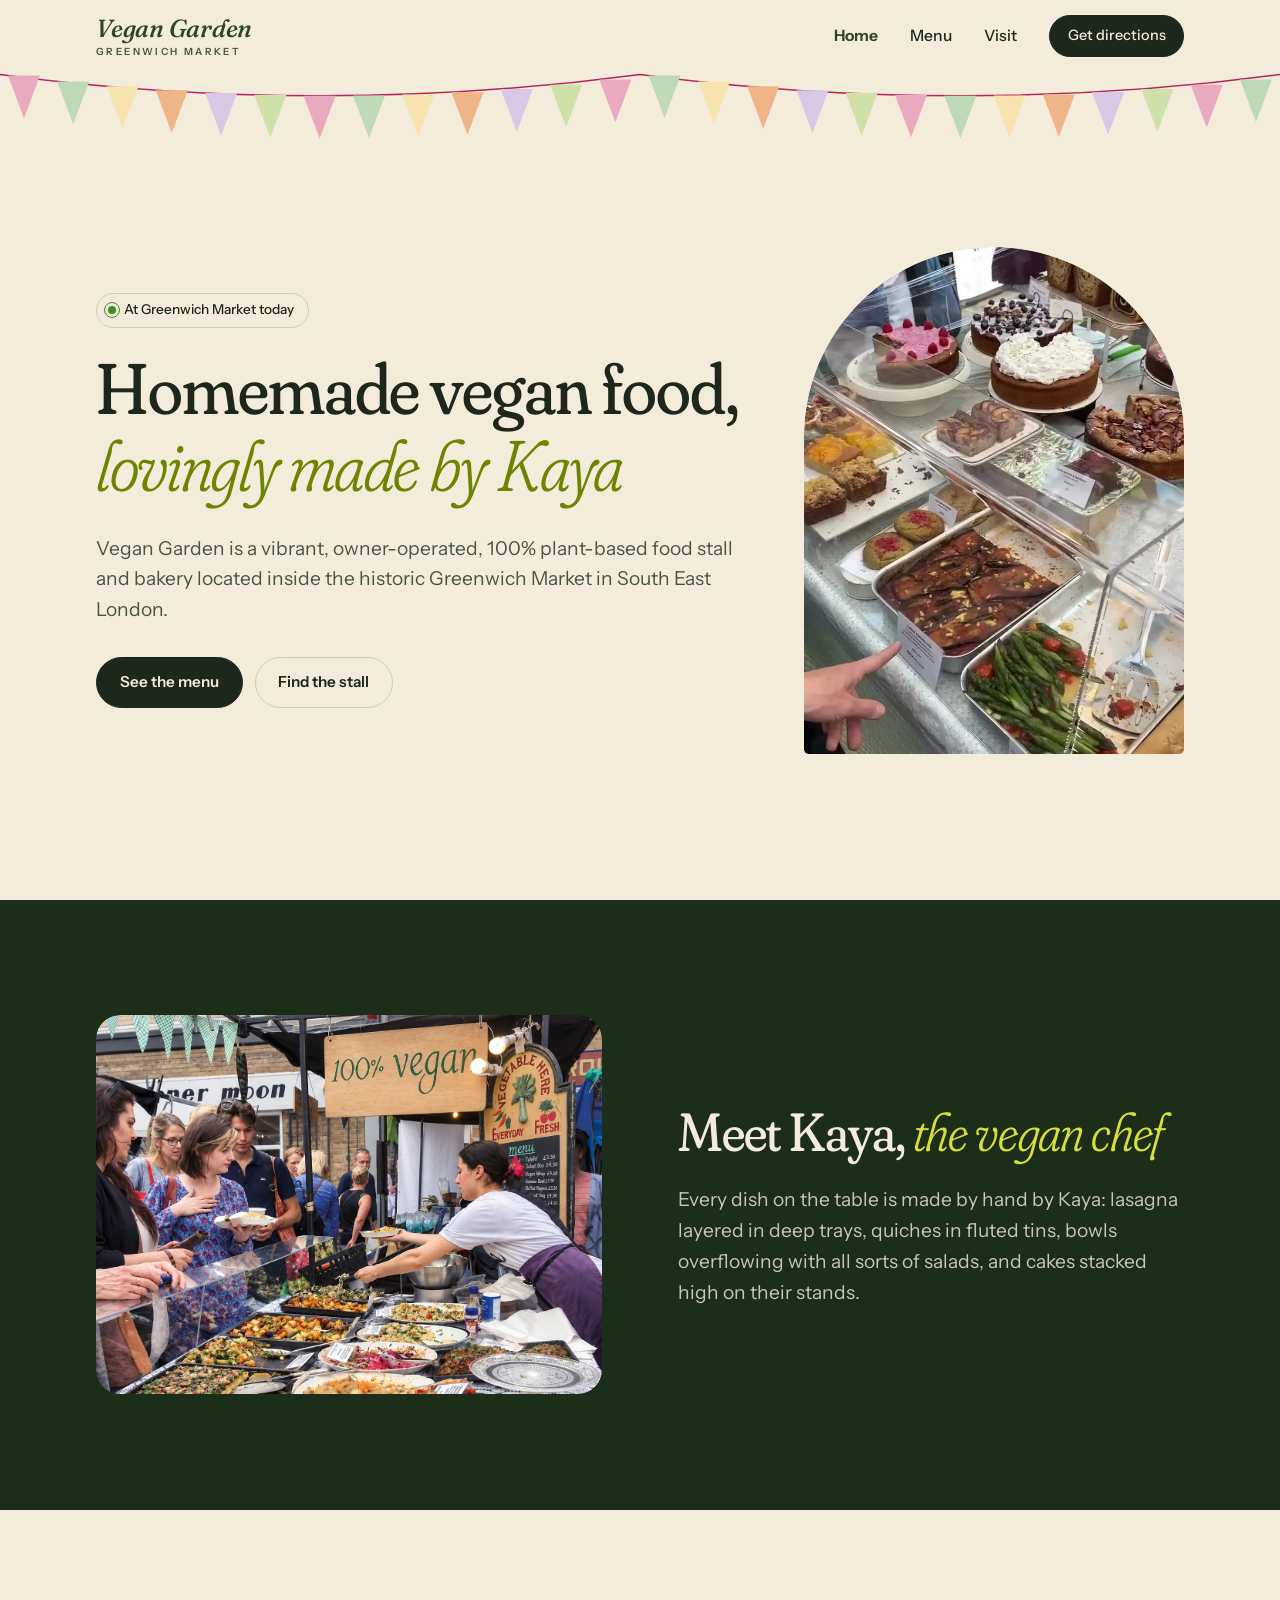
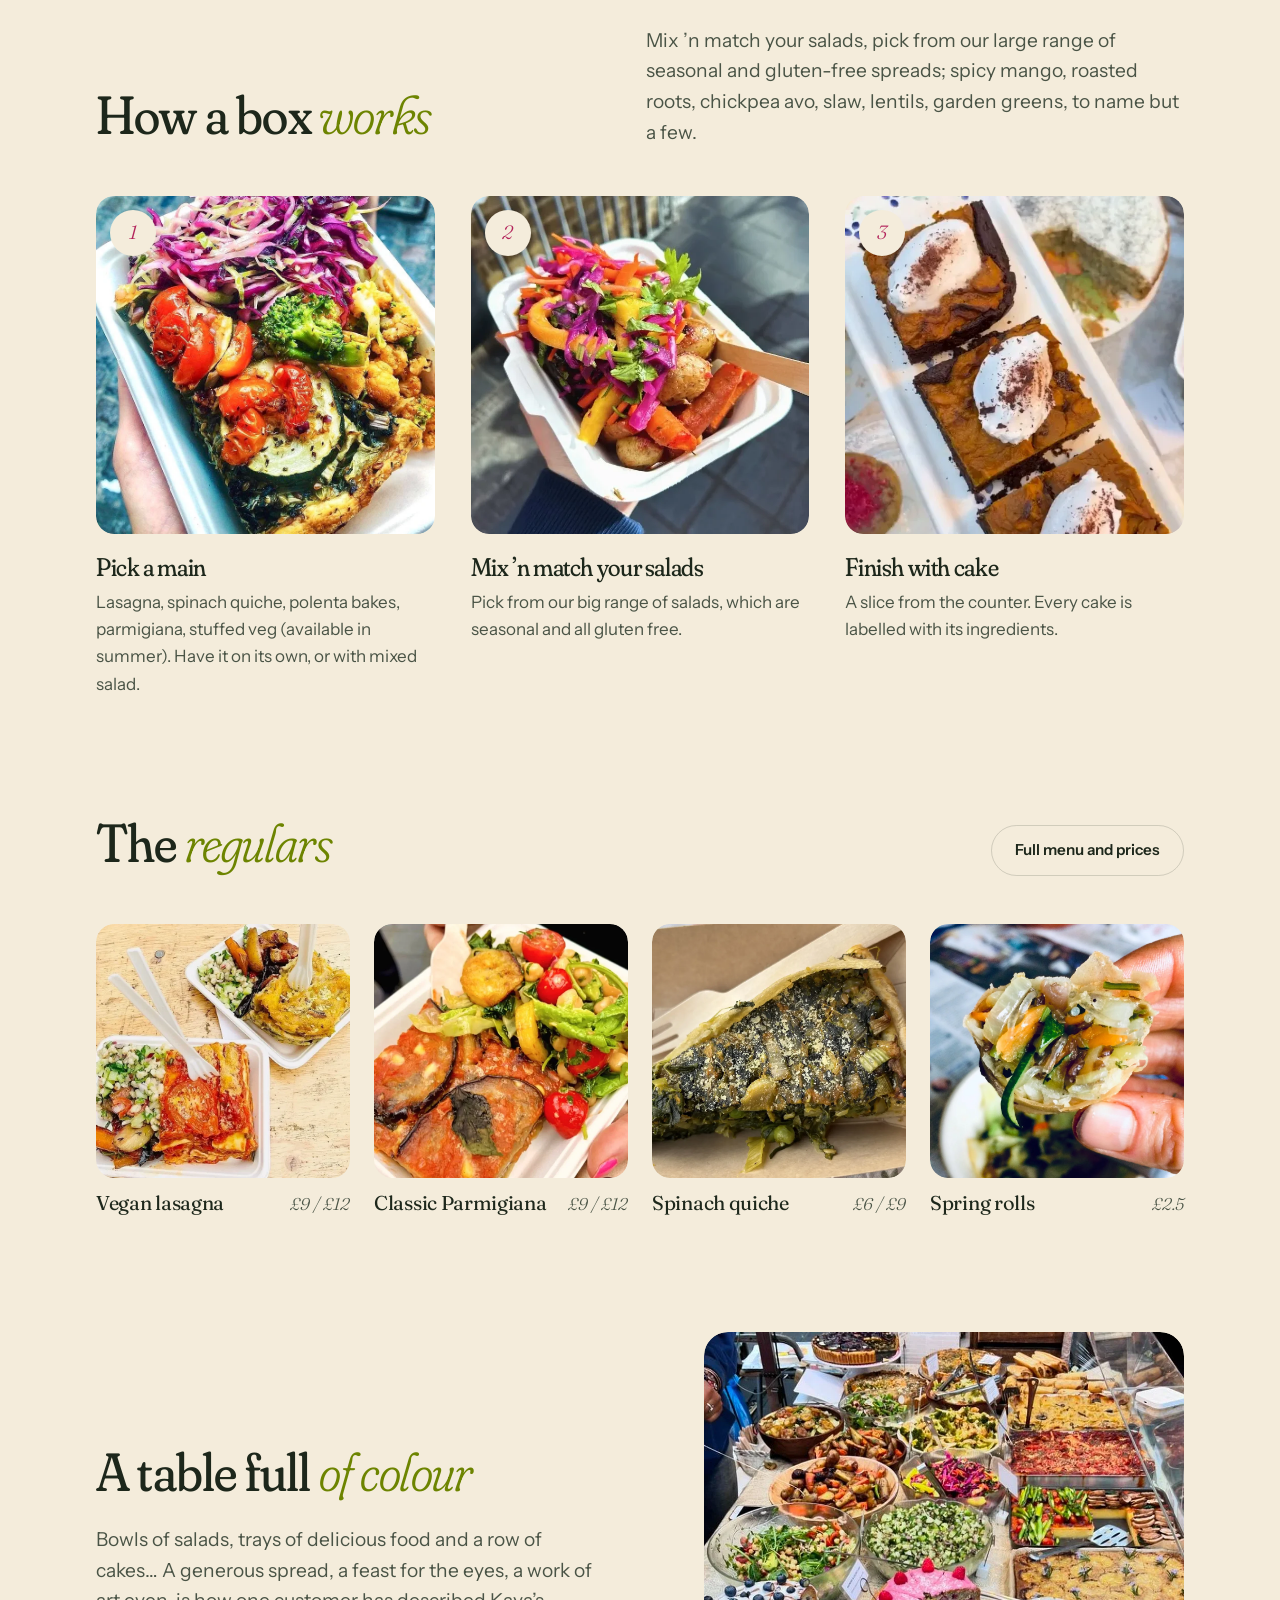
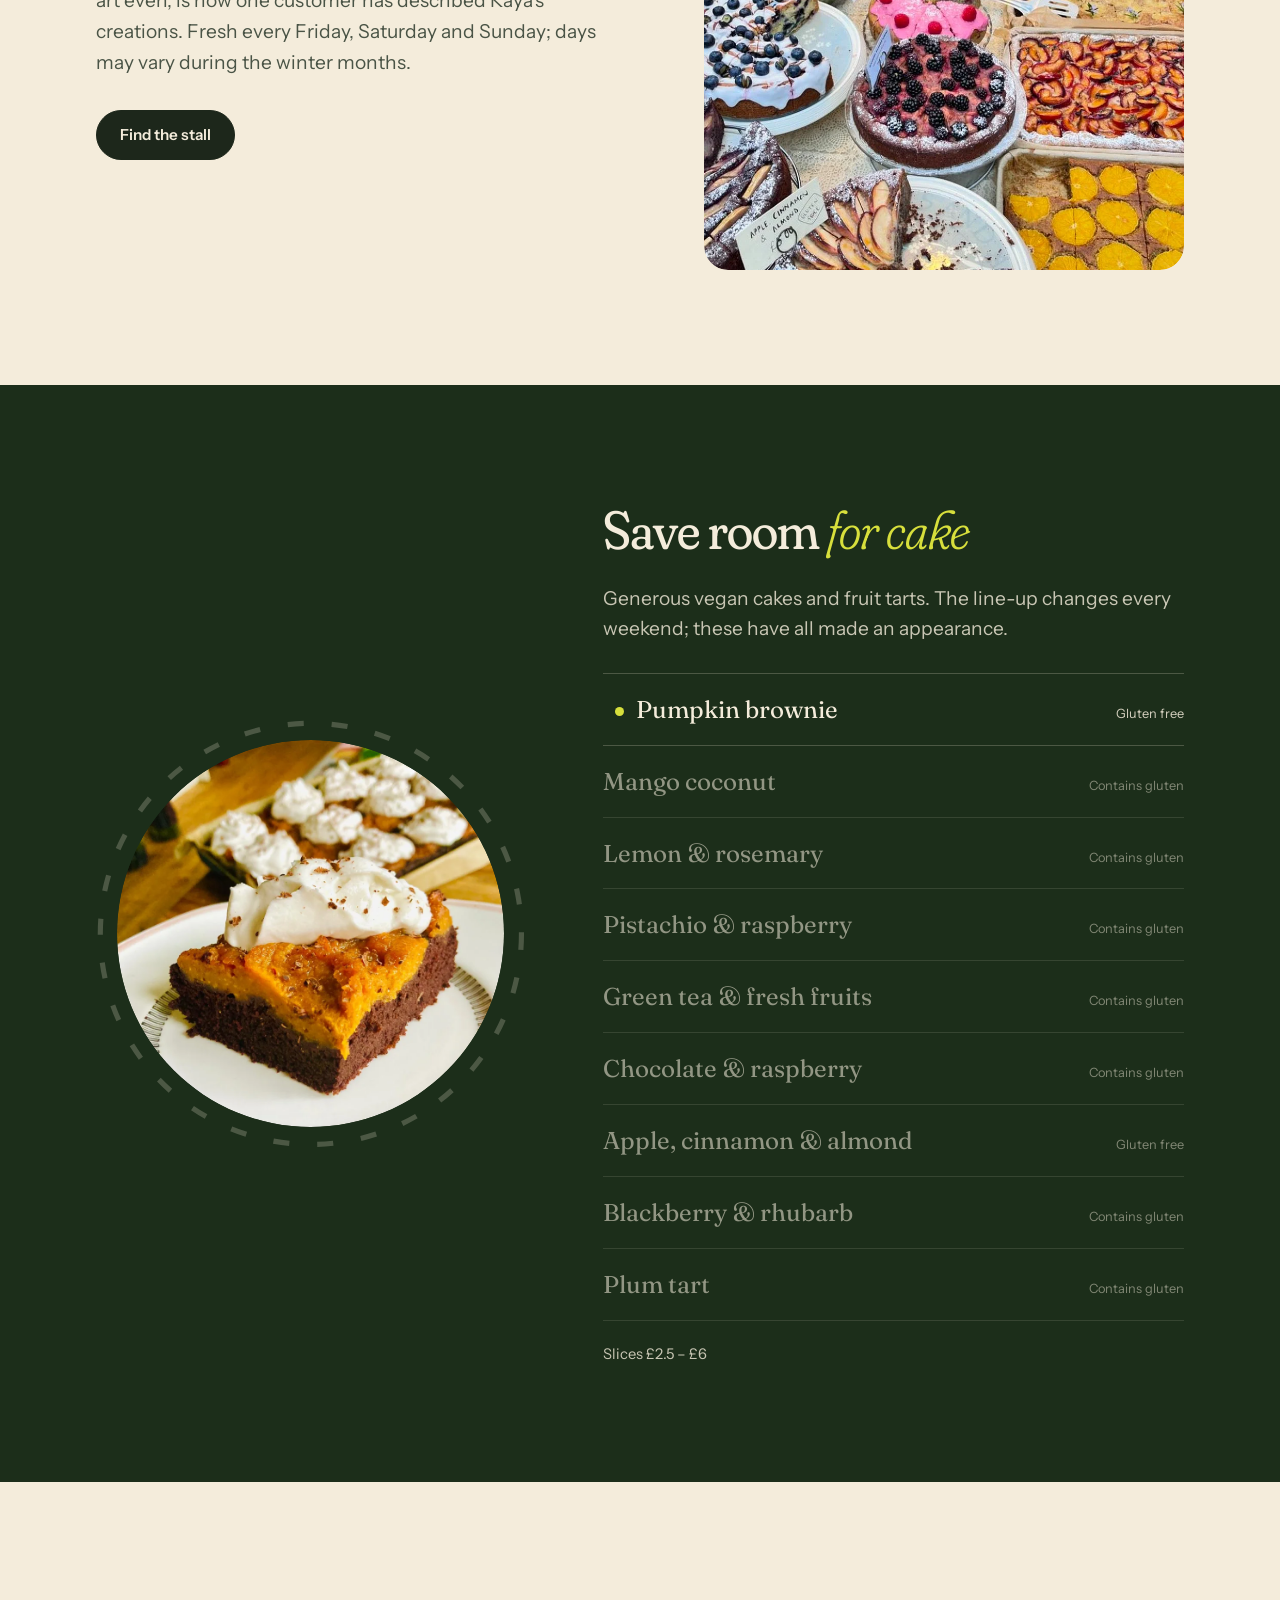
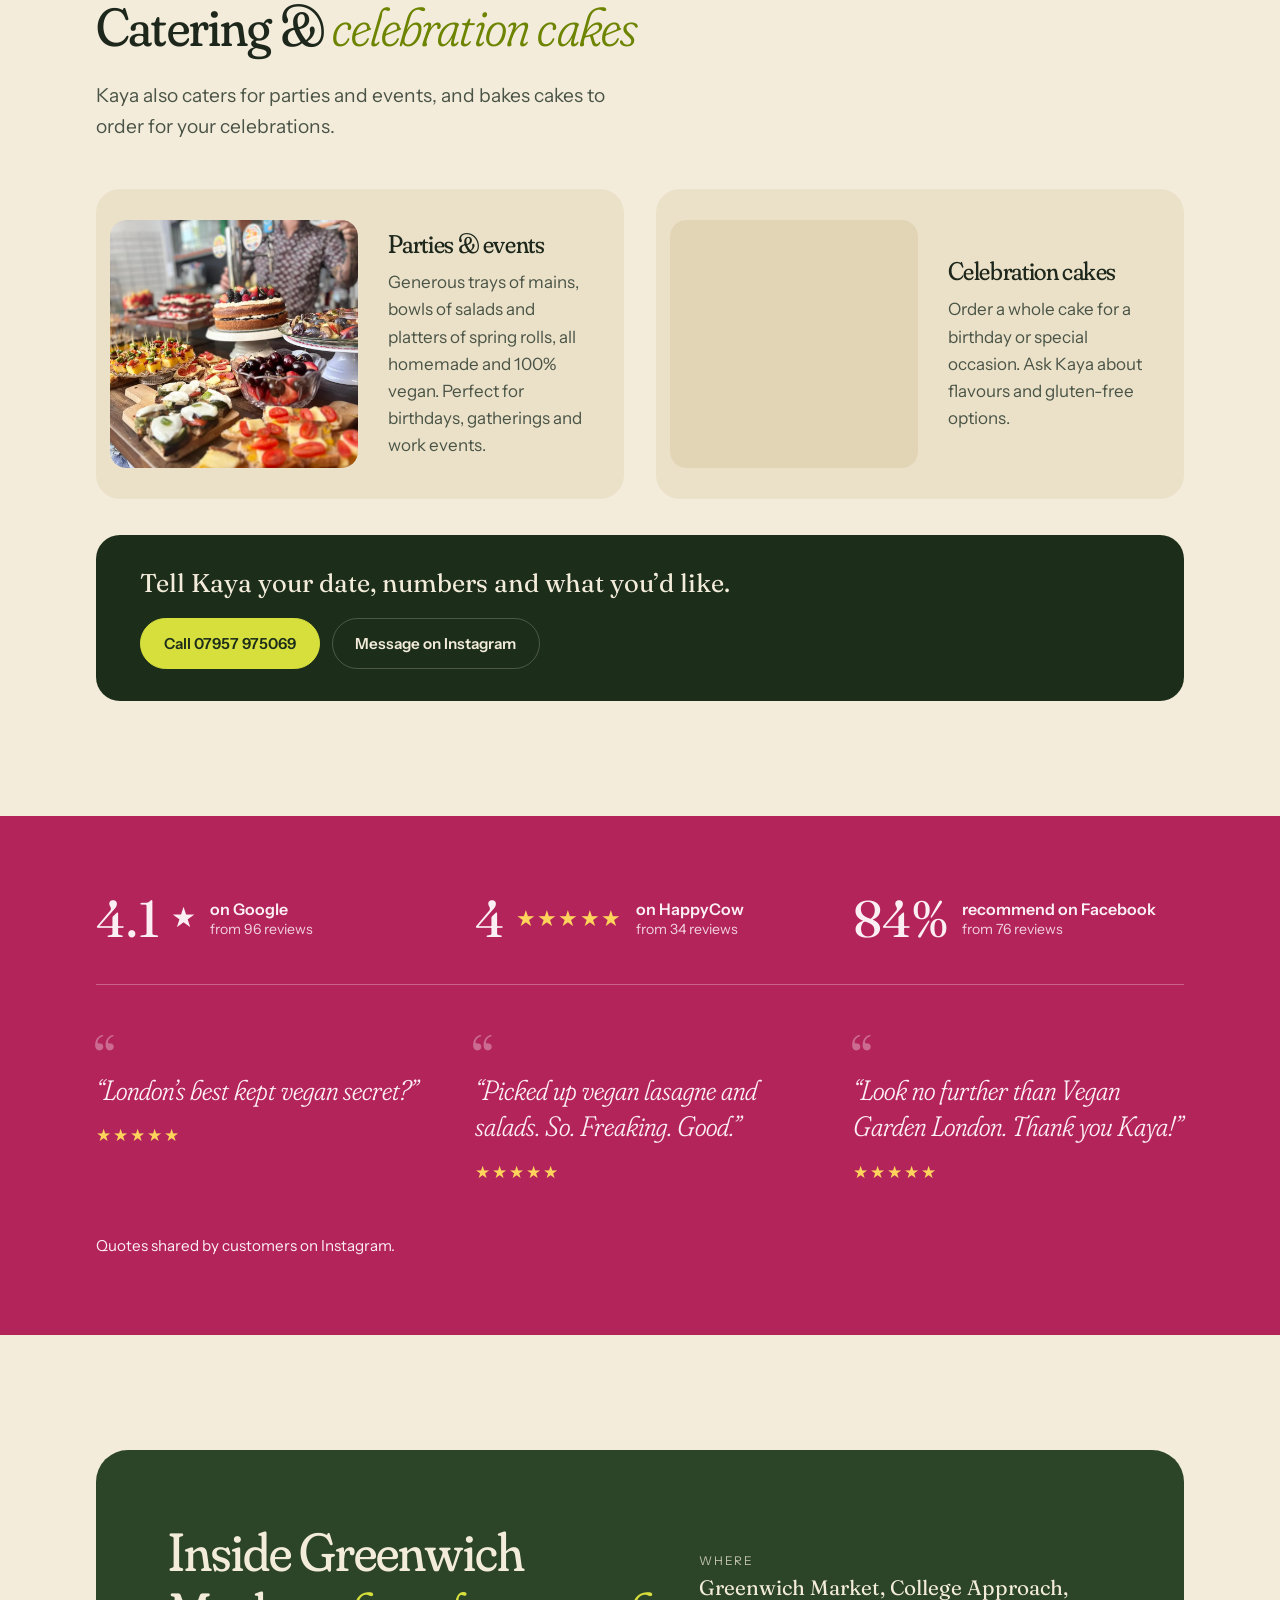
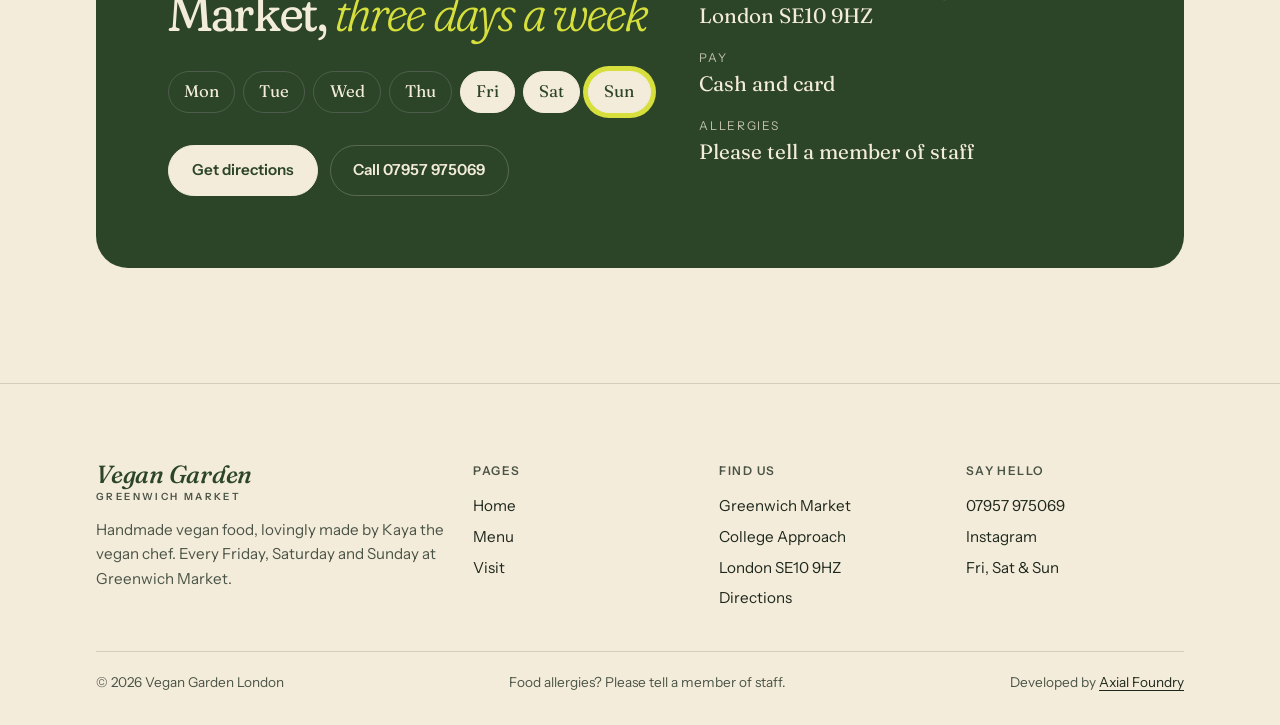
==== commit d323610f: "hmm" ====
--- a/index.html
+++ b/index.html
@@ -73,7 +73,7 @@
       </div>
       <ol class="steps">
         <li class="zoom"><span class="num" aria-hidden="true">1</span><div class="photo"><img src="assets/img/main-box.webp" alt="A slice of spinach and courgette quiche topped with roast tomatoes, with slaw, broccoli and cauliflower" width="750" height="750" loading="lazy"></div><h3 class="h3">Pick a main</h3><p>Lasagna, spinach quiche, polenta bakes, parmigiana, stuffed veg (available in summer). Have it on its own, or with mixed salad.</p></li>
-        <li class="zoom"><span class="num" aria-hidden="true">2</span><div class="photo"><img src="assets/img/salad-box.webp" alt="Box of red cabbage slaw, carrot, mango, roast potatoes and coriander" width="672" height="752" loading="lazy"></div><h3 class="h3">Mix ’n match your salads</h3><p>Pick from our big range of salads, which are seasonal and all gluten free.</p></li>
+        <li class="zoom"><span class="num" aria-hidden="true">2</span><div class="photo"><img src="assets/img/salad-box.webp" alt="Box of red cabbage slaw, carrot, mango, roast potatoes and coriander" width="672" height="672" loading="lazy"></div><h3 class="h3">Mix ’n match your salads</h3><p>Pick from our big range of salads, which are seasonal and all gluten free.</p></li>
         <li class="zoom"><span class="num" aria-hidden="true">3</span><div class="photo"><video data-auto muted loop playsinline preload="none" poster="assets/img/poster-cakes.webp" data-src="assets/video/cakes.mp4" aria-label="Slices of gluten-free vegan pumpkin brownie topped with cream on the cake counter"></video></div><h3 class="h3">Finish with cake</h3><p>A slice from the counter. Every cake is labelled with its ingredients.</p></li>
       </ol>
     </div>
@@ -86,9 +86,9 @@
         <a class="btn btn--ghost" href="menu.html">Full menu and prices</a>
       </div>
       <ul class="food">
-        <li class="zoom"><div class="photo"><img src="assets/img/two-lasagne.webp" alt="Two boxes of vegan lasagna with salads" width="748" height="748" loading="lazy"></div><div class="row"><h3>Vegan lasagna</h3><span class="price">£9 / £12</span></div></li>
-        <li class="zoom"><div class="photo"><img src="assets/img/parmigiana.webp" alt="Vegan parmigiana with roast vegetables" width="937" height="1171" loading="lazy"></div><div class="row"><h3>Classic Parmigiana</h3><span class="price">£9 / £12</span></div></li>
-        <li class="zoom"><div class="photo"><img src="assets/img/quiche-slice.webp" alt="Slice of spinach quiche" width="1600" height="1093" loading="lazy"></div><div class="row"><h3>Spinach quiche</h3><span class="price">£6 / £9</span></div></li>
+        <li class="zoom"><div class="photo"><img src="assets/img/two-lasagne.webp" alt="Two boxes of vegan lasagna with salads" width="692" height="692" loading="lazy"></div><div class="row"><h3>Vegan lasagna</h3><span class="price">£9 / £12</span></div></li>
+        <li class="zoom"><div class="photo"><img src="assets/img/parmigiana.webp" alt="Vegan parmigiana with roast vegetables" width="900" height="900" loading="lazy"></div><div class="row"><h3>Classic Parmigiana</h3><span class="price">£9 / £12</span></div></li>
+        <li class="zoom"><div class="photo"><img src="assets/img/quiche-slice.webp" alt="Slice of spinach quiche" width="900" height="900" loading="lazy"></div><div class="row"><h3>Spinach quiche</h3><span class="price">£6 / £9</span></div></li>
         <li class="zoom"><div class="photo"><img src="assets/img/spring-rolls.webp" alt="A spring roll cut open to show the crisp vegetable filling" width="900" height="900" loading="lazy"></div><div class="row"><h3>Spring rolls</h3><span class="price">£2.5</span></div></li>
       </ul>
     </div>
@@ -109,27 +109,29 @@
     <div class="wrap cake-wrap">
       <div class="cake-stage">
         <svg class="cake-ring" viewBox="0 0 100 100" aria-hidden="true"><circle cx="50" cy="50" r="49" pathLength="330"/></svg>
-        <figure class="is-active"><img src="assets/img/pumpkin-brownie.webp" alt="Pumpkin brownie slices topped with cream" loading="lazy"></figure>
-        <figure><img src="assets/img/mango-coconut.webp" alt="Mango cake topped with cream, fresh mango and grated chocolate" loading="lazy"></figure>
-        <figure><img src="assets/img/lemon-rosemary.webp" alt="Lemon and rosemary cake decorated with lemon slices and rosemary flowers" loading="lazy"></figure>
-        <figure><img src="assets/img/pistachio-raspberry.webp" alt="Pistachio sponge with chocolate topping, raspberry filling and fresh raspberries" loading="lazy"></figure>
-        <figure><img src="assets/img/green-tea-fruit.webp" alt="Green tea sponge layered with cream and topped with strawberries and blueberries" loading="lazy"></figure>
-        <figure><img src="assets/img/apple-almond-cake.webp" alt="Apple, cinnamon and almond cake" loading="lazy"></figure>
-        <figure><img src="assets/img/blackberry-cake.webp" alt="Blackberry and rhubarb cake topped with blackberries and blueberries" loading="lazy"></figure>
-        <figure><img src="assets/img/plum-tart.webp" alt="Plum tart with fanned fruit" loading="lazy"></figure>
+        <figure class="is-active"><img src="assets/img/pumpkin-brownie.webp" alt="A slice of pumpkin brownie topped with whipped cream" width="900" height="900" loading="lazy"></figure>
+        <figure><img src="assets/img/mango-coconut.webp" alt="Mango cake topped with cream, fresh mango and grated chocolate" width="900" height="900" loading="lazy"></figure>
+        <figure><img src="assets/img/lemon-rosemary.webp" alt="Lemon and rosemary cake decorated with lemon slices and rosemary flowers" width="900" height="900" loading="lazy"></figure>
+        <figure><img src="assets/img/pistachio-raspberry.webp" alt="Pistachio sponge with chocolate topping, raspberry filling and fresh raspberries" width="900" height="900" loading="lazy"></figure>
+        <figure><img src="assets/img/green-tea-fruit.webp" alt="Green tea sponge layered with cream and topped with strawberries and blueberries" width="900" height="900" loading="lazy"></figure>
+        <figure><img src="assets/img/chocolate-raspberry.webp" alt="A slice of chocolate cake topped with ganache and raspberries" width="900" height="900" loading="lazy"></figure>
+        <figure><img src="assets/img/apple-almond-cake.webp" alt="Apple, cinnamon and almond cake" width="900" height="900" loading="lazy"></figure>
+        <figure><img src="assets/img/blackberry-cake.webp" alt="Blackberry and rhubarb cake topped with blackberries and blueberries" width="900" height="900" loading="lazy"></figure>
+        <figure><img src="assets/img/plum-tart.webp" alt="Plum tart with fanned fruit" width="900" height="900" loading="lazy"></figure>
       </div>
       <div>
         <h2 class="h2">Save room <em>for cake</em></h2>
         <p class="lede" style="margin-top:1.2rem">Generous vegan cakes and fruit tarts. The line-up changes every weekend; these have all made an appearance.</p>
         <ul class="cake-list" aria-label="Cakes: choose one to see it">
-          <li><button type="button" aria-pressed="true"><span>Pumpkin brownie (gluten free)</span><small>Gluten free</small></button></li>
-          <li><button type="button" aria-pressed="false"><span>Mango coconut</span><small>Gluten, soy milk</small></button></li>
-          <li><button type="button" aria-pressed="false"><span>Lemon &amp; rosemary</span><small>Ask at the stall</small></button></li>
-          <li><button type="button" aria-pressed="false"><span>Pistachio &amp; raspberry</span><small>Ask at the stall</small></button></li>
-          <li><button type="button" aria-pressed="false"><span>Green tea &amp; fresh fruits</span><small>Ask at the stall</small></button></li>
-          <li><button type="button" aria-pressed="false"><span>Apple, cinnamon &amp; almond (gluten free)</span><small>Soy milk</small></button></li>
-          <li><button type="button" aria-pressed="false"><span>Blackberry &amp; rhubarb</span><small>Ask at the stall</small></button></li>
-          <li><button type="button" aria-pressed="false"><span>Plum tart</span><small>Ask at the stall</small></button></li>
+          <li><button type="button" aria-pressed="true"><span>Pumpkin brownie</span><small>Gluten free</small></button></li>
+          <li><button type="button" aria-pressed="false"><span>Mango coconut</span><small>Contains gluten</small></button></li>
+          <li><button type="button" aria-pressed="false"><span>Lemon &amp; rosemary</span><small>Contains gluten</small></button></li>
+          <li><button type="button" aria-pressed="false"><span>Pistachio &amp; raspberry</span><small>Contains gluten</small></button></li>
+          <li><button type="button" aria-pressed="false"><span>Green tea &amp; fresh fruits</span><small>Contains gluten</small></button></li>
+          <li><button type="button" aria-pressed="false"><span>Chocolate &amp; raspberry</span><small>Contains gluten</small></button></li>
+          <li><button type="button" aria-pressed="false"><span>Apple, cinnamon &amp; almond</span><small>Gluten free</small></button></li>
+          <li><button type="button" aria-pressed="false"><span>Blackberry &amp; rhubarb</span><small>Contains gluten</small></button></li>
+          <li><button type="button" aria-pressed="false"><span>Plum tart</span><small>Contains gluten</small></button></li>
         </ul>
         <p class="price-note">Slices £2.5 – £6</p>
       </div>
@@ -144,14 +146,14 @@
       </div>
       <ul class="offers">
         <li class="offer zoom">
-          <div class="photo"><img src="assets/img/private-catering.webp" alt="A private catering spread of canapés, polenta bites, bruschetta, fruit and layered cakes" width="1200" height="900" loading="lazy"></div>
+          <div class="photo"><img src="assets/img/private-catering.webp" alt="A private catering spread of canapés, polenta bites, bruschetta, fruit and layered cakes" width="900" height="900" loading="lazy"></div>
           <div class="offer-text">
             <h3 class="h3">Parties &amp; events</h3>
             <p>Generous trays of mains, bowls of salads and platters of spring rolls, all homemade and 100% vegan. Perfect for birthdays, gatherings and work events.</p>
           </div>
         </li>
         <li class="offer zoom">
-          <div class="photo photo--fade"><img src="assets/img/celebration-cake1.webp" alt="A layered chocolate celebration cake piled with berries and cherries" loading="lazy"><img src="assets/img/celebration-cake2.webp" alt="A cream-filled celebration cake topped with fresh berries and cherries" loading="lazy"><img src="assets/img/celebration-cake3.webp" alt="A two-tier celebration cake with strawberries, blueberries and flowers" loading="lazy"></div>
+          <div class="photo photo--fade"><img src="assets/img/celebration-layered.webp" alt="A layered chocolate celebration cake piled with berries and cherries" width="900" height="900" loading="lazy"><img src="assets/img/celebration-flowers.webp" alt="A two-tier celebration cake decorated with roses and fresh herbs" width="900" height="900" loading="lazy"><img src="assets/img/celebration-berries.webp" alt="A cream-filled celebration cake topped with fresh berries and cherries" width="900" height="900" loading="lazy"></div>
           <div class="offer-text">
             <h3 class="h3">Celebration cakes</h3>
             <p>Order a whole cake for a birthday or special occasion. Ask Kaya about flavours and gluten-free options.</p>
--- a/css/style.css
+++ b/css/style.css
@@ -191,7 +191,8 @@
 .food .price{font-family:var(--d-font);font-style:var(--em-style);white-space:nowrap;color:var(--text-soft)}
 .food small{display:block;color:var(--text-soft);font-size:.85rem;margin-top:.15rem}
 .on-dark .food .price,.on-dark .food small{color:var(--on-dark-soft)}
-@media (max-width:900px){.food{grid-template-columns:repeat(2,minmax(0,1fr))}}
+.food--3{grid-template-columns:repeat(3,minmax(0,1fr))}
+@media (max-width:900px){.food,.food--3{grid-template-columns:repeat(2,minmax(0,1fr))}}
 @media (max-width:620px){.food h3{font-size:1.1rem}.food .row{flex-direction:column;gap:2px}}
 
 /* cake counter: one image cross-fades, the names act as controls */
@@ -246,9 +247,8 @@
 .page-hero .display{margin:0 0 1.4rem}
 .page-hero .row{display:flex;justify-content:space-between;align-items:flex-end;gap:20px 30px;flex-wrap:wrap}
 @media (max-width:820px){.page-hero{padding-top:calc(var(--head-h) + env(safe-area-inset-top) + 80px)}}
-.banner{border-radius:calc(var(--r) + 6px);overflow:hidden;aspect-ratio:16/9;background:var(--bg-3);-webkit-mask-image:-webkit-radial-gradient(white,black)}
+.banner{border-radius:calc(var(--r) + 6px);overflow:hidden;aspect-ratio:3/2;background:var(--bg-3);-webkit-mask-image:-webkit-radial-gradient(white,black)}
 .banner img{width:100%;height:100%;object-fit:cover}
-@media (max-width:620px){.banner{aspect-ratio:4/3}}
 
 /* ---------- menu page ---------- */
 .menu-board{display:grid;grid-template-columns:minmax(0,1fr) 330px;gap:clamp(32px,5vw,72px);align-items:start}
@@ -346,9 +346,9 @@
 
 /* ---------- catering & celebration cakes ---------- */
 .offers{list-style:none;margin:0;padding:0;display:grid;grid-template-columns:repeat(2,minmax(0,1fr));gap:clamp(18px,3vw,32px)}
-.offer{position:relative;background:var(--bg-2);border-radius:var(--r);overflow:hidden;display:grid;grid-template-columns:minmax(0,.9fr) minmax(0,1.1fr)}
-.offer .photo{border-radius:0;height:100%;min-height:240px}
-.offer-text{padding:clamp(22px,3vw,36px);align-self:center}
+.offer{position:relative;background:var(--bg-2);border-radius:var(--r);overflow:hidden;display:grid;grid-template-columns:minmax(0,1fr) minmax(0,1fr);align-items:center;padding:14px;gap:4px}
+.offer .photo{border-radius:calc(var(--r) - 8px);aspect-ratio:1/1}
+.offer-text{padding:clamp(14px,2vw,26px);align-self:center}
 .offer-text .h3{margin-bottom:.6rem}
 .offer-text p{margin:0;color:var(--text-soft)}
 .offer-cta{margin-top:clamp(24px,3vw,36px);background:var(--dark);color:var(--on-dark);border-radius:var(--r);padding:clamp(22px,3vw,32px) clamp(22px,4vw,44px);display:flex;align-items:center;justify-content:space-between;gap:18px 32px;flex-wrap:wrap}
@@ -356,7 +356,7 @@
 .offer-cta .btn{background:var(--em-on-dark);color:var(--dark);border-color:var(--em-on-dark)}
 .offer-cta .btn--ghost{background:transparent;color:var(--on-dark);border-color:var(--on-dark-line)}
 @media (max-width:1000px){.offers{grid-template-columns:minmax(0,1fr)}}
-@media (max-width:560px){.offer{grid-template-columns:minmax(0,1fr)}.offer .photo{aspect-ratio:4/3;min-height:0}}
+@media (max-width:560px){.offer{grid-template-columns:minmax(0,1fr)}}
 
 .photo--fade{position:relative}
 .photo--fade img{position:absolute;inset:0;width:100%;height:100%;object-fit:cover;opacity:0;animation:fade3 12s infinite}
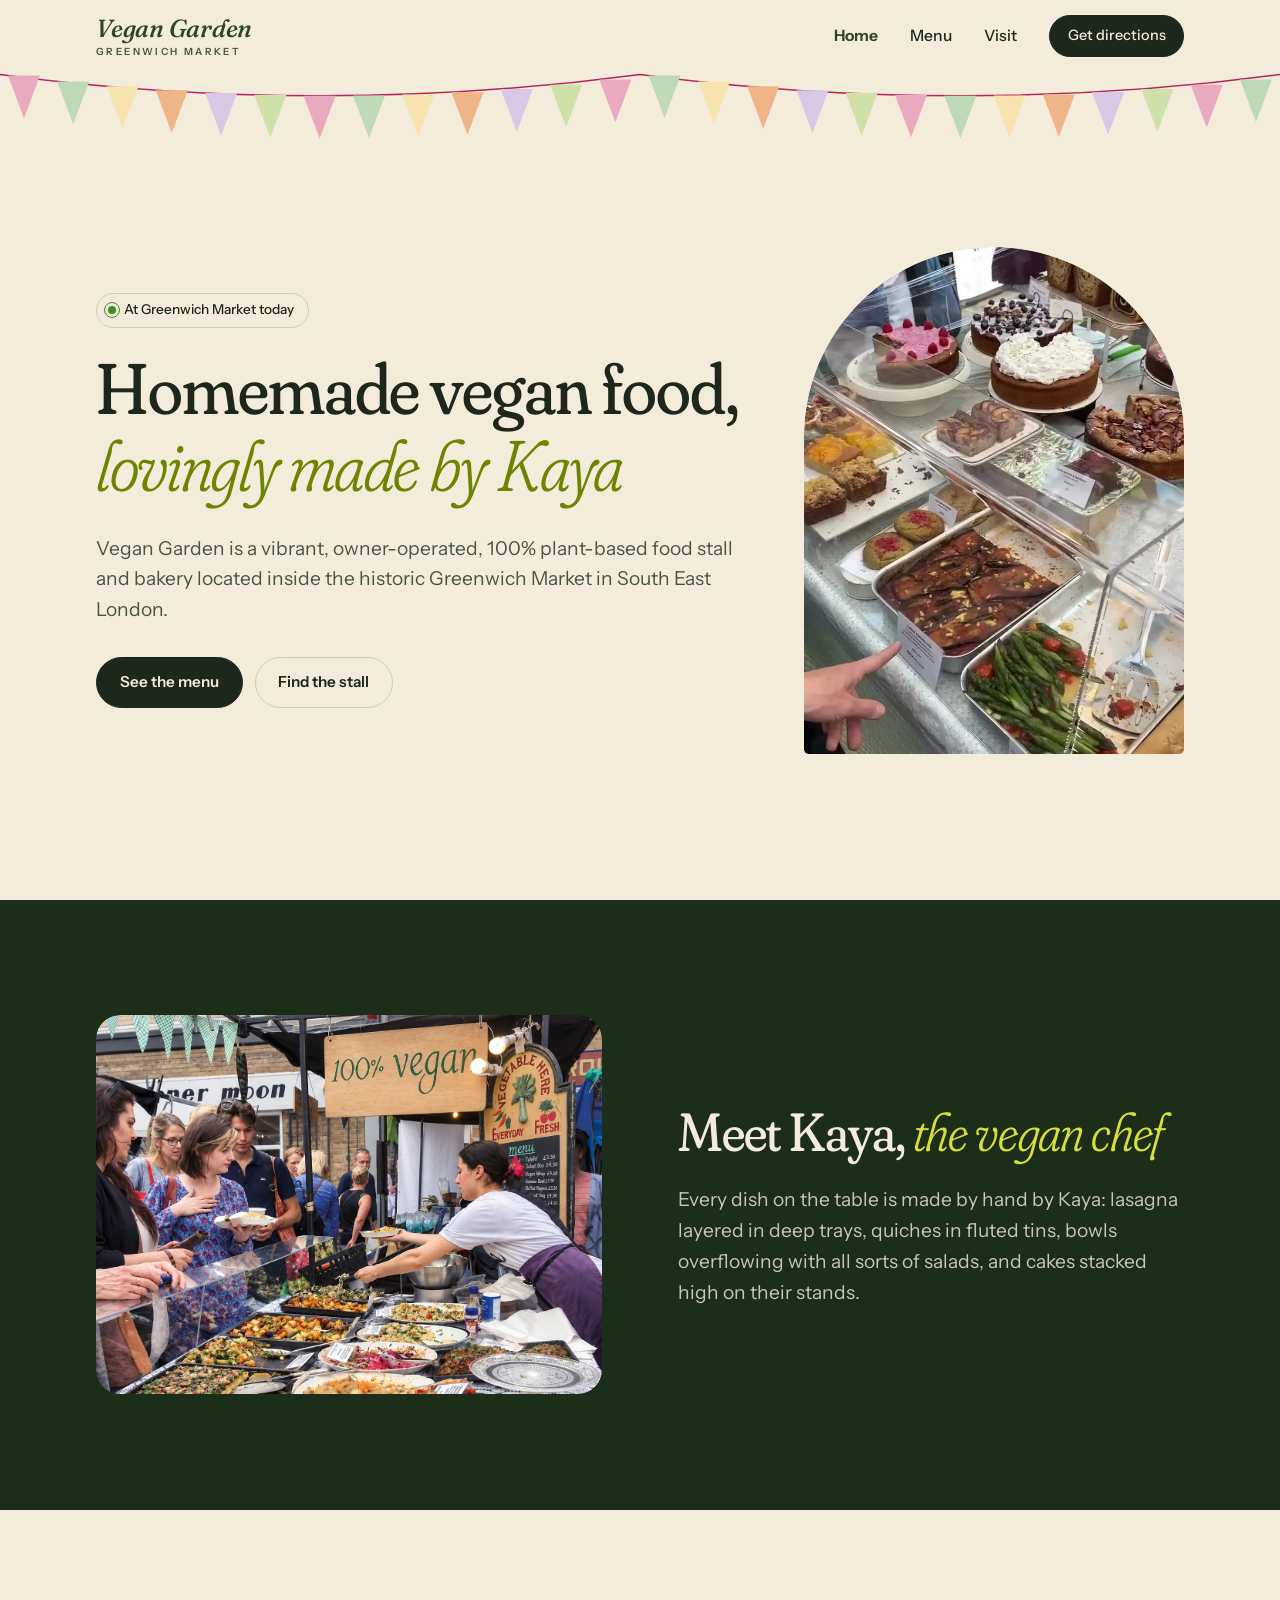
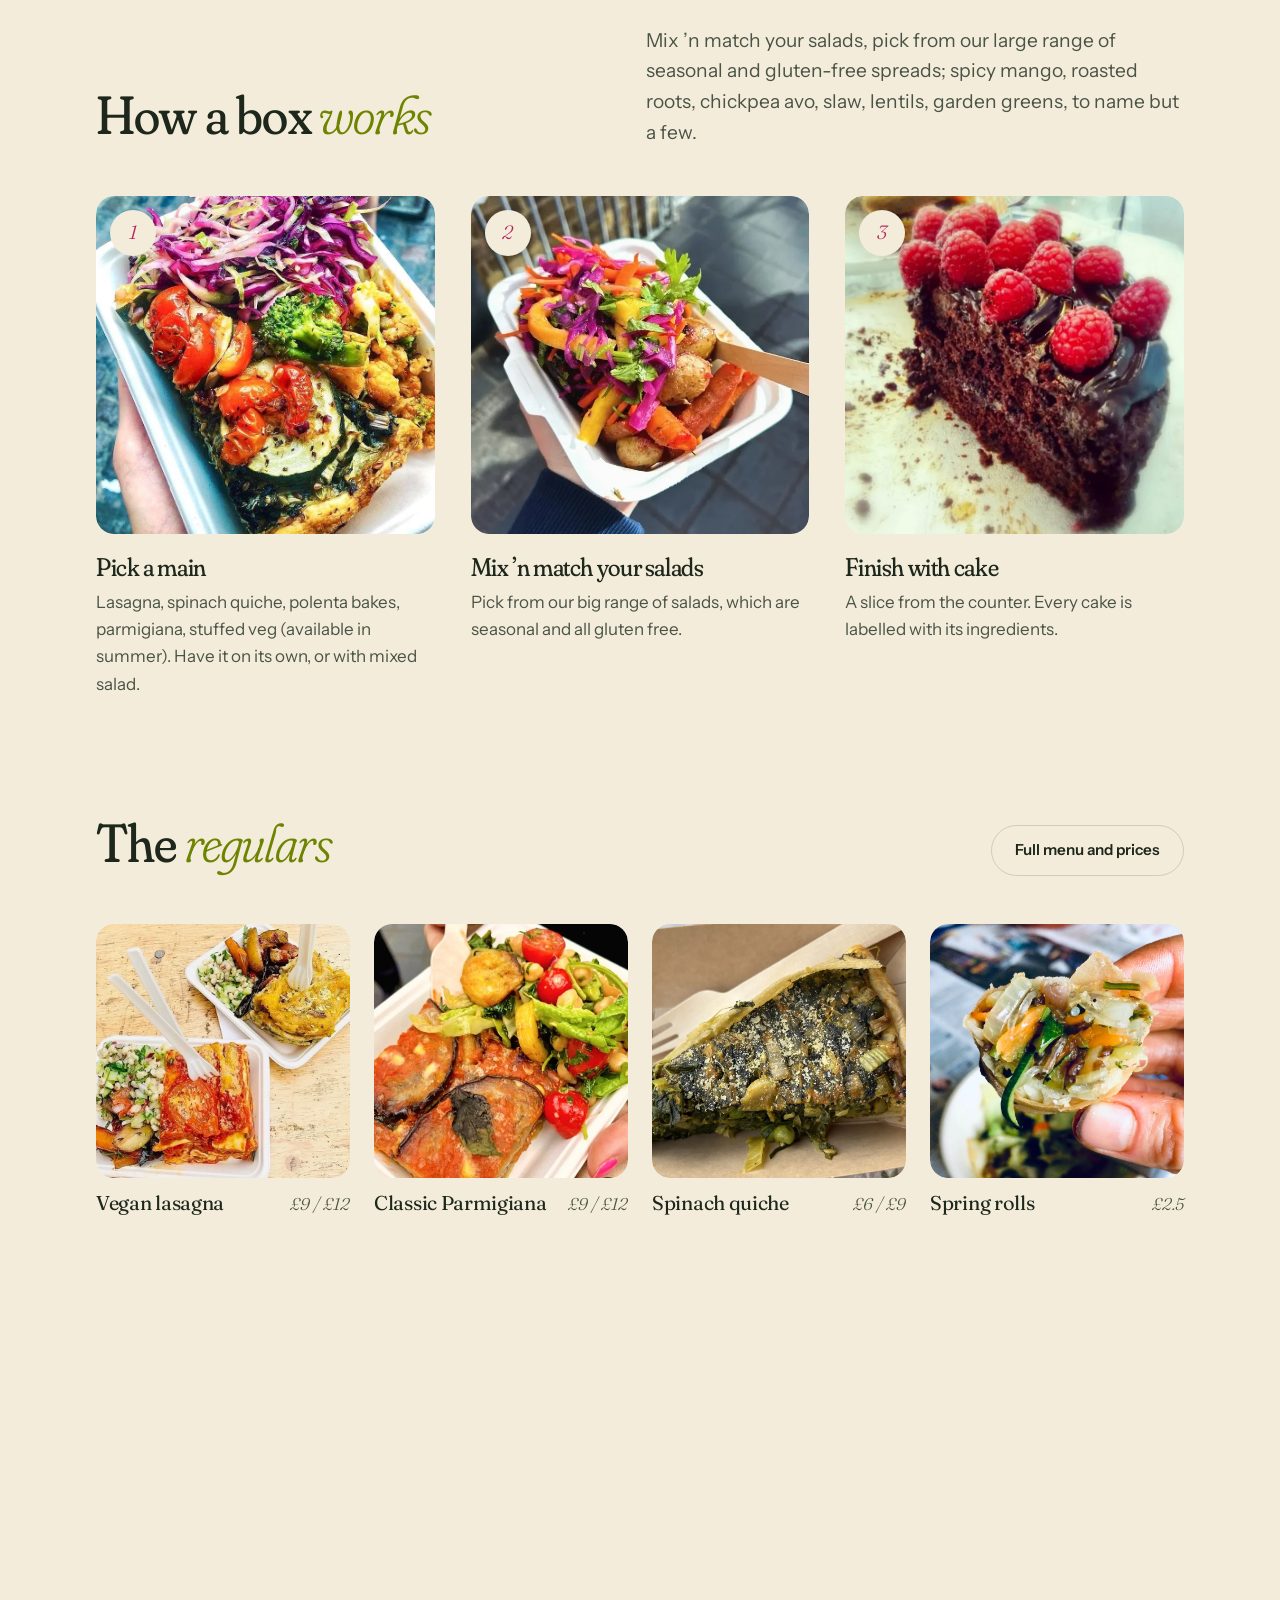
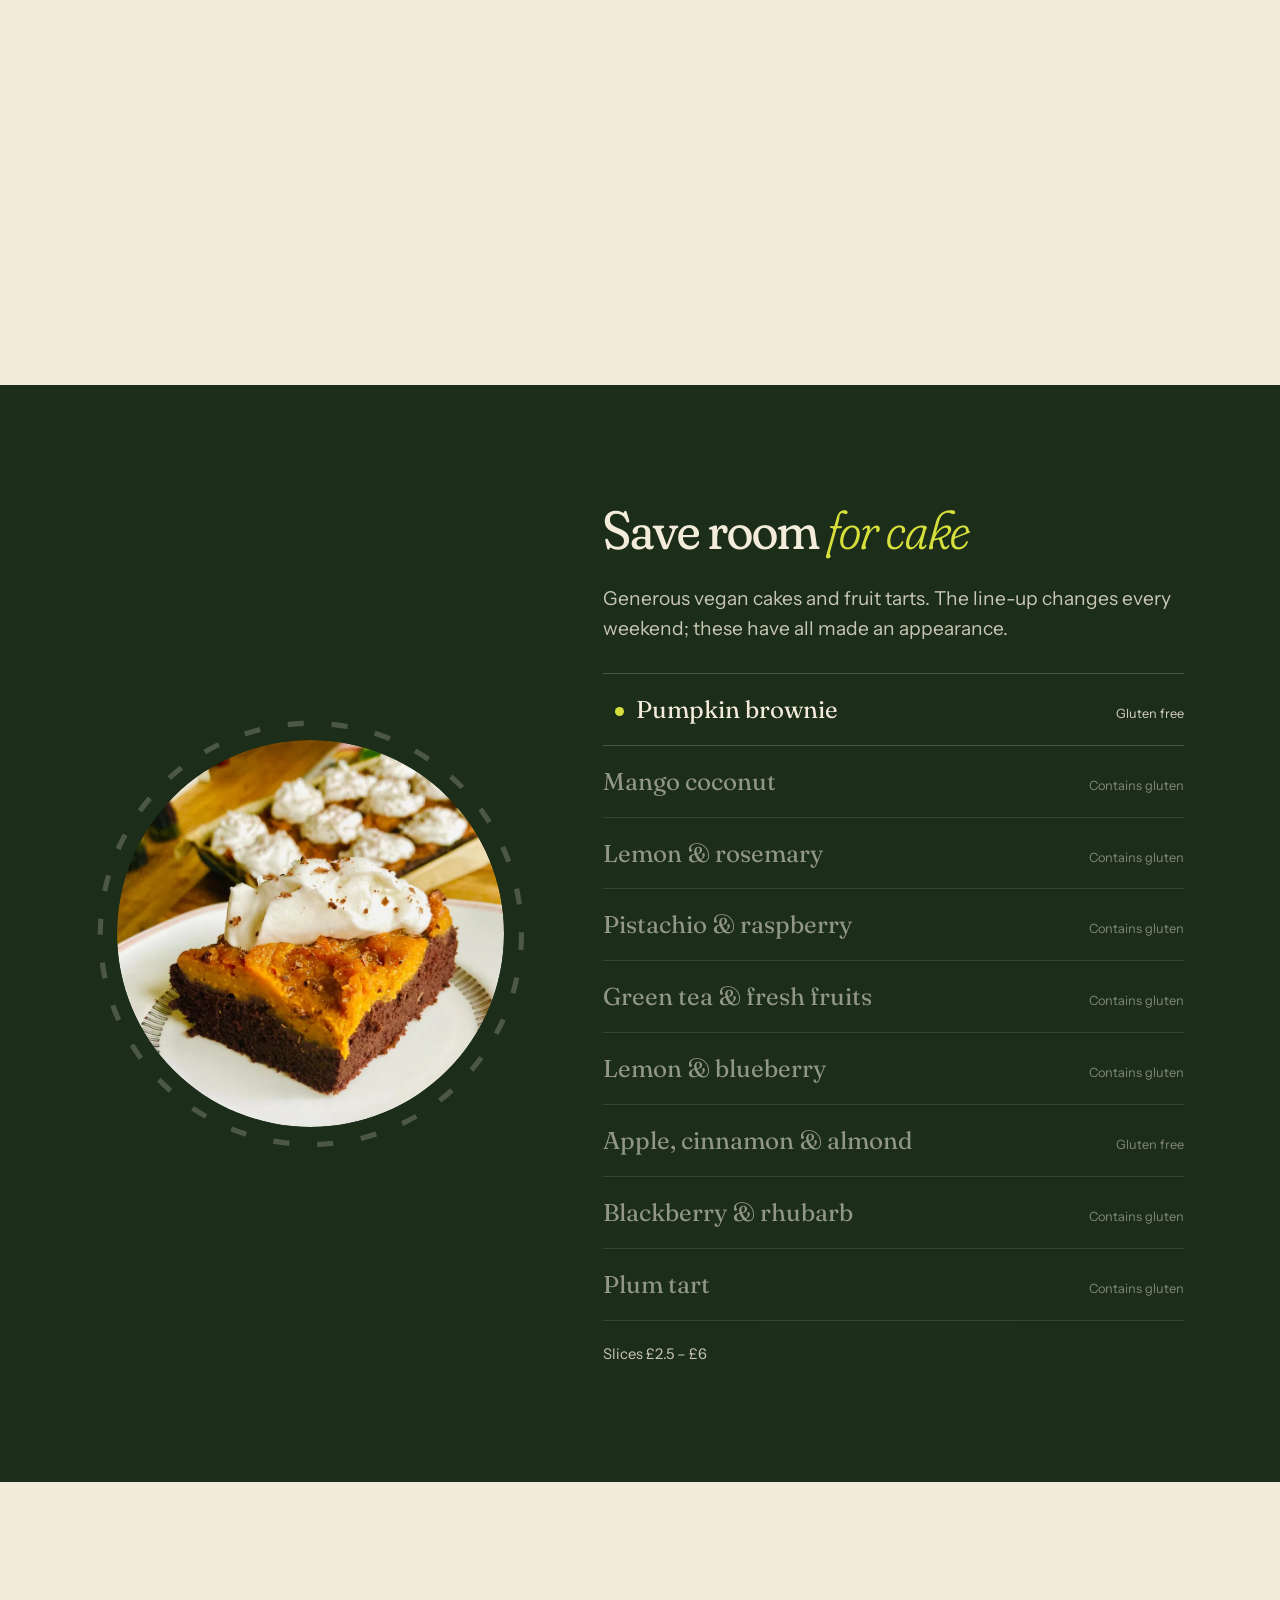
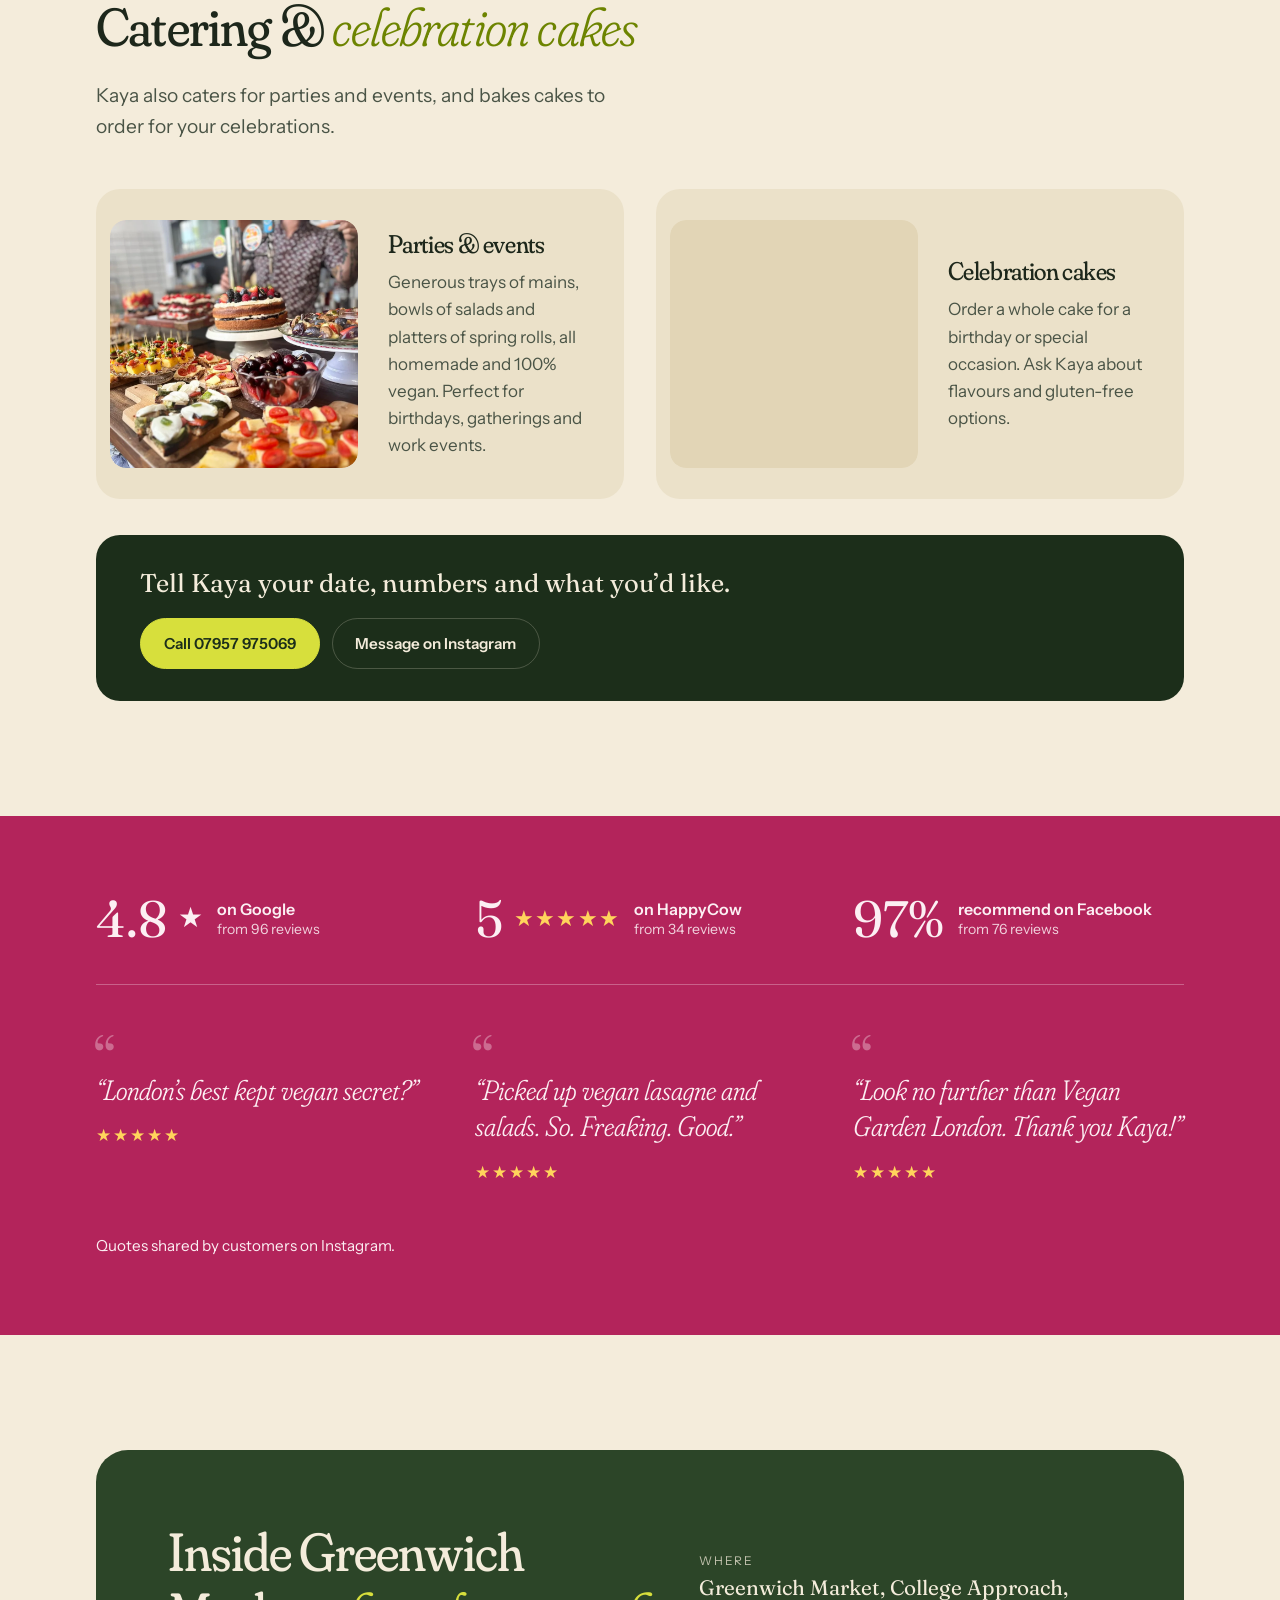
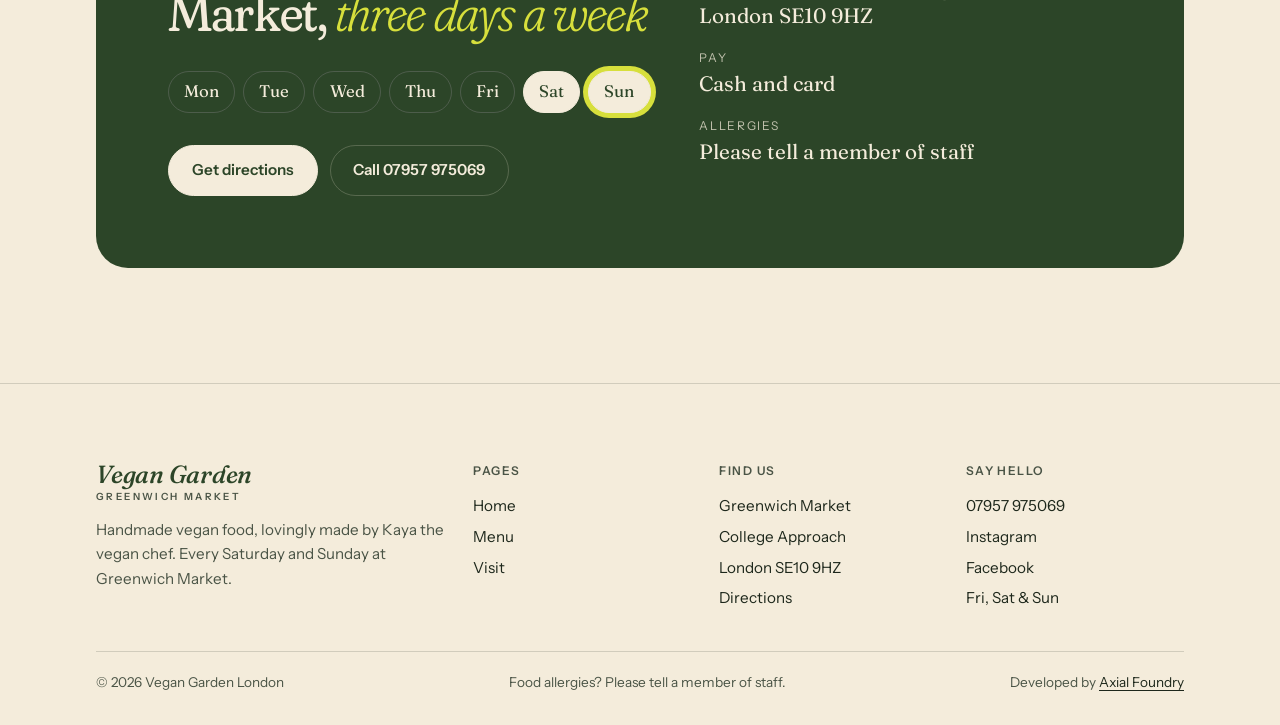
==== commit 4f8ddeea: "hmm" ====
--- a/index.html
+++ b/index.html
@@ -5,17 +5,17 @@
 <meta name="viewport" content="width=device-width,initial-scale=1,viewport-fit=cover">
 <meta http-equiv="X-UA-Compatible" content="IE=edge">
 <title>Vegan Garden London | Homemade vegan food at Greenwich Market</title>
-<meta name="description" content="Vegan Garden is a vibrant, owner-operated, 100% plant-based food stall and bakery inside the historic Greenwich Market in South East London. Lasagna, quiche, parmigiana, salads and cakes at Greenwich Market, SE10. Open Friday, Saturday and Sunday.">
+<meta name="description" content="Vegan Garden is a vibrant, owner-operated, 100% plant-based food stall and bakery inside the historic Greenwich Market in South East London. Lasagna, quiche, parmigiana, salads and cakes at Greenwich Market, SE10. Open Saturday and Sunday.">
 <meta name="theme-color" content="#F4ECDB">
 <meta name="format-detection" content="telephone=no">
 <meta property="og:title" content="Vegan Garden London | Homemade vegan food at Greenwich Market">
-<meta property="og:description" content="Vegan Garden is a vibrant, owner-operated, 100% plant-based food stall and bakery inside the historic Greenwich Market in South East London. Lasagna, quiche, parmigiana, salads and cakes at Greenwich Market, SE10. Open Friday, Saturday and Sunday.">
+<meta property="og:description" content="Vegan Garden is a vibrant, owner-operated, 100% plant-based food stall and bakery inside the historic Greenwich Market in South East London. Lasagna, quiche, parmigiana, salads and cakes at Greenwich Market, SE10. Open Saturday and Sunday.">
 <meta property="og:image" content="assets/img/sign-bunting.webp">
 <link rel="icon" href="assets/img/favicon.svg" type="image/svg+xml">
 <link rel="preload" href="assets/fonts/fraunces-latin-full-normal.woff2" as="font" type="font/woff2" crossorigin>
 <script>document.documentElement.className+=" js"</script>
 <link rel="stylesheet" href="css/style.css">
-<script type="application/ld+json">{"@context":"https://schema.org","@type":"Restaurant","name":"Vegan Garden London","description":"Handmade vegan food, lovingly made by Kaya the vegan chef, at Greenwich Market.","servesCuisine":"Vegan","telephone":"+447957975069","acceptsReservations":false,"paymentAccepted":"Cash, Card","address":{"@type":"PostalAddress","streetAddress":"Greenwich Market, College Approach","addressLocality":"London","postalCode":"SE10 9HZ","addressCountry":"GB"},"geo":{"@type":"GeoCoordinates","latitude":51.4814799,"longitude":-0.0092499},"aggregateRating":{"@type":"AggregateRating","ratingValue":"4.9","reviewCount":"96"},"sameAs":["https://www.instagram.com/vegangardenlondon/"]}</script>
+<script type="application/ld+json">{"@context":"https://schema.org","@type":"Restaurant","name":"Vegan Garden London","description":"Handmade vegan food, lovingly made by Kaya the vegan chef, at Greenwich Market.","servesCuisine":"Vegan","telephone":"+447957975069","acceptsReservations":false,"paymentAccepted":"Cash, Card","address":{"@type":"PostalAddress","streetAddress":"Greenwich Market, College Approach","addressLocality":"London","postalCode":"SE10 9HZ","addressCountry":"GB"},"geo":{"@type":"GeoCoordinates","latitude":51.4814799,"longitude":-0.0092499},"aggregateRating":{"@type":"AggregateRating","ratingValue":"4.9","reviewCount":"96"},"sameAs":["https://www.instagram.com/vegangardenlondon/","https://www.facebook.com/people/Vegan-Garden-London/100057579065941/"]}</script>
 </head>
 <body>
 <a class="skip" href="#main">Skip to content</a>
@@ -34,7 +34,7 @@
     <div class="bunting" aria-hidden="true"><svg viewBox="0 0 1200 70" preserveAspectRatio="xMidYMin slice"><path class="string" d="M0 6 Q300 46 600 6 Q900 46 1200 6"/><g><path class="flag" style="animation-delay:-0.00s" d="M8.1 7.1L38.1 7.1L23.1 47.1Z"/><path class="flag" style="animation-delay:-0.37s" d="M54.2 12.6L84.2 12.6L69.2 52.6Z"/><path class="flag" style="animation-delay:-0.74s" d="M100.4 17.1L130.4 17.1L115.4 57.1Z"/><path class="flag" style="animation-delay:-1.11s" d="M146.5 20.8L176.5 20.8L161.5 60.8Z"/><path class="flag" style="animation-delay:-1.48s" d="M192.7 23.4L222.7 23.4L207.7 63.4Z"/><path class="flag" style="animation-delay:-1.85s" d="M238.8 25.2L268.9 25.2L253.8 65.2Z"/><path class="flag" style="animation-delay:-2.22s" d="M285.0 25.9L315.0 25.9L300.0 66.0Z"/><path class="flag" style="animation-delay:-2.59s" d="M331.2 25.8L361.2 25.8L346.2 65.8Z"/><path class="flag" style="animation-delay:-2.96s" d="M377.3 24.7L407.3 24.7L392.3 64.7Z"/><path class="flag" style="animation-delay:-3.33s" d="M423.4 22.6L453.4 22.6L438.4 62.6Z"/><path class="flag" style="animation-delay:-3.70s" d="M469.6 19.6L499.6 19.6L484.6 59.6Z"/><path class="flag" style="animation-delay:-4.07s" d="M515.8 15.7L545.8 15.7L530.8 55.7Z"/><path class="flag" style="animation-delay:-4.44s" d="M561.9 10.8L591.9 10.8L576.9 50.8Z"/><path class="flag" style="animation-delay:-4.81s" d="M608.0 7.1L638.0 7.1L623.0 47.1Z"/><path class="flag" style="animation-delay:-5.18s" d="M654.2 12.6L684.2 12.6L669.2 52.6Z"/><path class="flag" style="animation-delay:-5.55s" d="M700.4 17.1L730.4 17.1L715.4 57.1Z"/><path class="flag" style="animation-delay:-5.92s" d="M746.5 20.8L776.5 20.8L761.5 60.8Z"/><path class="flag" style="animation-delay:-6.29s" d="M792.6 23.4L822.6 23.4L807.6 63.4Z"/><path class="flag" style="animation-delay:-6.66s" d="M838.8 25.2L868.8 25.2L853.8 65.2Z"/><path class="flag" style="animation-delay:-7.03s" d="M885.0 25.9L915.0 25.9L900.0 65.9Z"/><path class="flag" style="animation-delay:-7.40s" d="M931.1 25.8L961.1 25.8L946.1 65.8Z"/><path class="flag" style="animation-delay:-7.77s" d="M977.2 24.7L1007.2 24.7L992.2 64.7Z"/><path class="flag" style="animation-delay:-8.14s" d="M1023.4 22.6L1053.4 22.6L1038.4 62.6Z"/><path class="flag" style="animation-delay:-8.51s" d="M1069.5 19.6L1099.5 19.6L1084.5 59.6Z"/><path class="flag" style="animation-delay:-8.88s" d="M1115.7 15.7L1145.7 15.7L1130.7 55.7Z"/><path class="flag" style="animation-delay:-9.25s" d="M1161.8 10.8L1191.8 10.8L1176.8 50.8Z"/></g></svg></div>
     <div class="wrap">
       <div class="hero-copy">
-        <p class="status" data-status><i></i><span>Fridays, Saturdays &amp; Sundays</span></p>
+        <p class="status" data-status><i></i><span>Saturdays &amp; Sundays</span></p>
         <h1 class="display hero-title"><span class="hero-l1">Homemade vegan food,</span> <em>lovingly made by&nbsp;Kaya</em></h1>
         <p class="lede">Vegan Garden is a vibrant, owner-operated, 100% plant-based food stall and bakery located inside the historic Greenwich Market in South East London.</p>
         <div class="btns">
@@ -74,7 +74,7 @@
       <ol class="steps">
         <li class="zoom"><span class="num" aria-hidden="true">1</span><div class="photo"><img src="assets/img/main-box.webp" alt="A slice of spinach and courgette quiche topped with roast tomatoes, with slaw, broccoli and cauliflower" width="750" height="750" loading="lazy"></div><h3 class="h3">Pick a main</h3><p>Lasagna, spinach quiche, polenta bakes, parmigiana, stuffed veg (available in summer). Have it on its own, or with mixed salad.</p></li>
         <li class="zoom"><span class="num" aria-hidden="true">2</span><div class="photo"><img src="assets/img/salad-box.webp" alt="Box of red cabbage slaw, carrot, mango, roast potatoes and coriander" width="672" height="672" loading="lazy"></div><h3 class="h3">Mix ’n match your salads</h3><p>Pick from our big range of salads, which are seasonal and all gluten free.</p></li>
-        <li class="zoom"><span class="num" aria-hidden="true">3</span><div class="photo"><video data-auto muted loop playsinline preload="none" poster="assets/img/poster-cakes.webp" data-src="assets/video/cakes.mp4" aria-label="Slices of gluten-free vegan pumpkin brownie topped with cream on the cake counter"></video></div><h3 class="h3">Finish with cake</h3><p>A slice from the counter. Every cake is labelled with its ingredients.</p></li>
+        <li class="zoom"><span class="num" aria-hidden="true">3</span><div class="photo"><img src="assets/img/raspberry-choc.webp" alt="A three-tier cake with drizzled icing, raspberries and pink roses" width="900" height="900" loading="lazy"></div><h3 class="h3">Finish with cake</h3><p>A slice from the counter. Every cake is labelled with its ingredients.</p></li>
       </ol>
     </div>
   </section>
@@ -98,7 +98,7 @@
     <div class="wrap split split--spread">
       <div>
         <h2 class="h2">A table full <em>of colour</em></h2>
-        <p class="lede">Bowls of salads, trays of delicious food and a row of cakes… A generous spread, a feast for the eyes, a work of art even, is how one customer has described Kaya’s creations. Fresh every Friday, Saturday and Sunday; days may vary during the winter months.</p>
+        <p class="lede">Bowls of salads, trays of delicious food and a row of cakes… A generous spread, a feast for the eyes, a work of art even, is how one customer has described Kaya’s creations. Fresh every Saturday and Sunday; days may vary during the winter months.</p>
         <div class="btns" style="margin-top:2rem"><a class="btn" href="visit.html">Find the stall</a></div>
       </div>
       <div class="photo photo--spread zoom"><img src="assets/img/spread.webp" alt="Kaya's table spread with bowls of salads, trays of mains and a row of fruit cakes" width="937" height="1050" loading="lazy"></div>
@@ -114,7 +114,7 @@
         <figure><img src="assets/img/lemon-rosemary.webp" alt="Lemon and rosemary cake decorated with lemon slices and rosemary flowers" width="900" height="900" loading="lazy"></figure>
         <figure><img src="assets/img/pistachio-raspberry.webp" alt="Pistachio sponge with chocolate topping, raspberry filling and fresh raspberries" width="900" height="900" loading="lazy"></figure>
         <figure><img src="assets/img/green-tea-fruit.webp" alt="Green tea sponge layered with cream and topped with strawberries and blueberries" width="900" height="900" loading="lazy"></figure>
-        <figure><img src="assets/img/chocolate-raspberry.webp" alt="A slice of chocolate cake topped with ganache and raspberries" width="900" height="900" loading="lazy"></figure>
+        <figure><img src="assets/img/lemon-blueberry.webp" alt="A slice of lemon and blueberry cake topped with icing and blueberries" width="900" height="900" loading="lazy"></figure>
         <figure><img src="assets/img/apple-almond-cake.webp" alt="Apple, cinnamon and almond cake" width="900" height="900" loading="lazy"></figure>
         <figure><img src="assets/img/blackberry-cake.webp" alt="Blackberry and rhubarb cake topped with blackberries and blueberries" width="900" height="900" loading="lazy"></figure>
         <figure><img src="assets/img/plum-tart.webp" alt="Plum tart with fanned fruit" width="900" height="900" loading="lazy"></figure>
@@ -128,7 +128,7 @@
           <li><button type="button" aria-pressed="false"><span>Lemon &amp; rosemary</span><small>Contains gluten</small></button></li>
           <li><button type="button" aria-pressed="false"><span>Pistachio &amp; raspberry</span><small>Contains gluten</small></button></li>
           <li><button type="button" aria-pressed="false"><span>Green tea &amp; fresh fruits</span><small>Contains gluten</small></button></li>
-          <li><button type="button" aria-pressed="false"><span>Chocolate &amp; raspberry</span><small>Contains gluten</small></button></li>
+          <li><button type="button" aria-pressed="false"><span>Lemon &amp; blueberry</span><small>Contains gluten</small></button></li>
           <li><button type="button" aria-pressed="false"><span>Apple, cinnamon &amp; almond</span><small>Gluten free</small></button></li>
           <li><button type="button" aria-pressed="false"><span>Blackberry &amp; rhubarb</span><small>Contains gluten</small></button></li>
           <li><button type="button" aria-pressed="false"><span>Plum tart</span><small>Contains gluten</small></button></li>
@@ -191,7 +191,7 @@
       <div class="visit-band">
         <div>
           <h2 class="h2">Inside Greenwich Market, <em>three days a week</em></h2>
-          <ul class="days" aria-label="Trading days"><li class="day" data-d="Mon">Mon</li><li class="day" data-d="Tue">Tue</li><li class="day" data-d="Wed">Wed</li><li class="day" data-d="Thu">Thu</li><li class="day on" data-d="Fri">Fri</li><li class="day on" data-d="Sat">Sat</li><li class="day on" data-d="Sun">Sun</li></ul>
+          <ul class="days" aria-label="Trading days"><li class="day" data-d="Mon">Mon</li><li class="day" data-d="Tue">Tue</li><li class="day" data-d="Wed">Wed</li><li class="day" data-d="Thu">Thu</li><li class="day" data-d="Fri">Fri</li><li class="day on" data-d="Sat">Sat</li><li class="day on" data-d="Sun">Sun</li></ul>
           <div class="btns"><a class="btn btn--light" href="https://www.google.com/maps/dir/?api=1&amp;destination=51.4814799,-0.0092499" target="_blank" rel="noopener">Get directions</a><a class="btn btn--ghost" href="tel:+447957975069">Call 07957 975069</a></div>
         </div>
         <dl>
@@ -208,11 +208,11 @@
     <div class="foot-grid">
       <div>
         <a class="brand" href="index.html" aria-label="Vegan Garden London, home"><b>Vegan Garden</b><small>Greenwich Market</small></a>
-        <p>Handmade vegan food, lovingly made by Kaya the vegan chef. Every Friday, Saturday and Sunday at Greenwich Market.</p>
+        <p>Handmade vegan food, lovingly made by Kaya the vegan chef. Every Saturday and Sunday at Greenwich Market.</p>
       </div>
       <div><h4>Pages</h4><ul><li><a href="index.html">Home</a></li><li><a href="menu.html">Menu</a></li><li><a href="visit.html">Visit</a></li></ul></div>
       <div><h4>Find us</h4><ul><li>Greenwich Market</li><li>College Approach</li><li>London SE10 9HZ</li><li><a href="https://www.google.com/maps/dir/?api=1&amp;destination=51.4814799,-0.0092499" target="_blank" rel="noopener">Directions</a></li></ul></div>
-      <div><h4>Say hello</h4><ul><li><a href="tel:+447957975069">07957 975069</a></li><li><a href="https://www.instagram.com/vegangardenlondon/" target="_blank" rel="noopener">Instagram</a></li><li>Fri, Sat &amp; Sun</li></ul></div>
+      <div><h4>Say hello</h4><ul><li><a href="tel:+447957975069">07957 975069</a></li><li><a href="https://www.instagram.com/vegangardenlondon/" target="_blank" rel="noopener">Instagram</a></li><li><a href="https://www.facebook.com/people/Vegan-Garden-London/100057579065941/" target="_blank" rel="noopener">Facebook</a></li><li>Fri, Sat &amp; Sun</li></ul></div>
     </div>
     <div class="foot-base"><span>&copy; <span data-year>2026</span> Vegan Garden London</span><span>Food allergies? Please tell a member of staff.</span><span>Developed by <a href="https://axialfoundary.com" target="_blank" rel="noopener">Axial Foundry</a></span></div>
   </div>
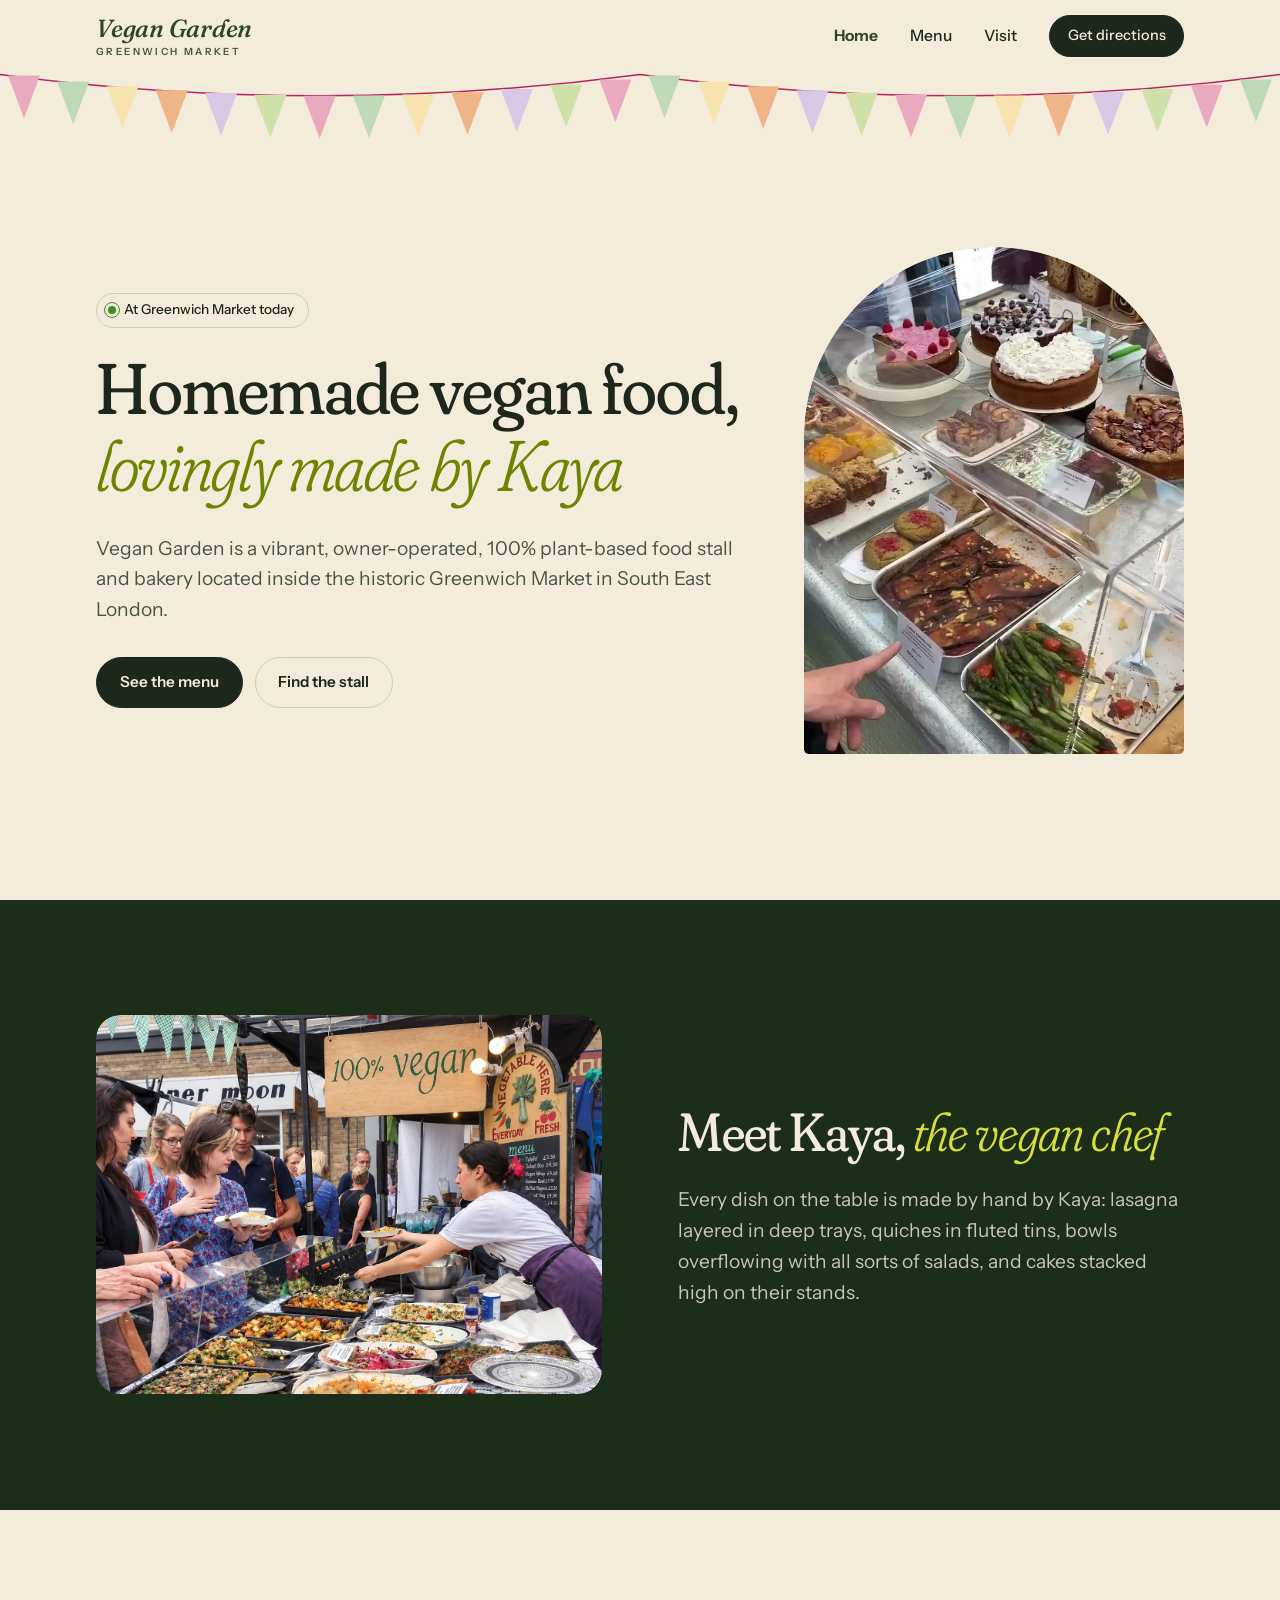
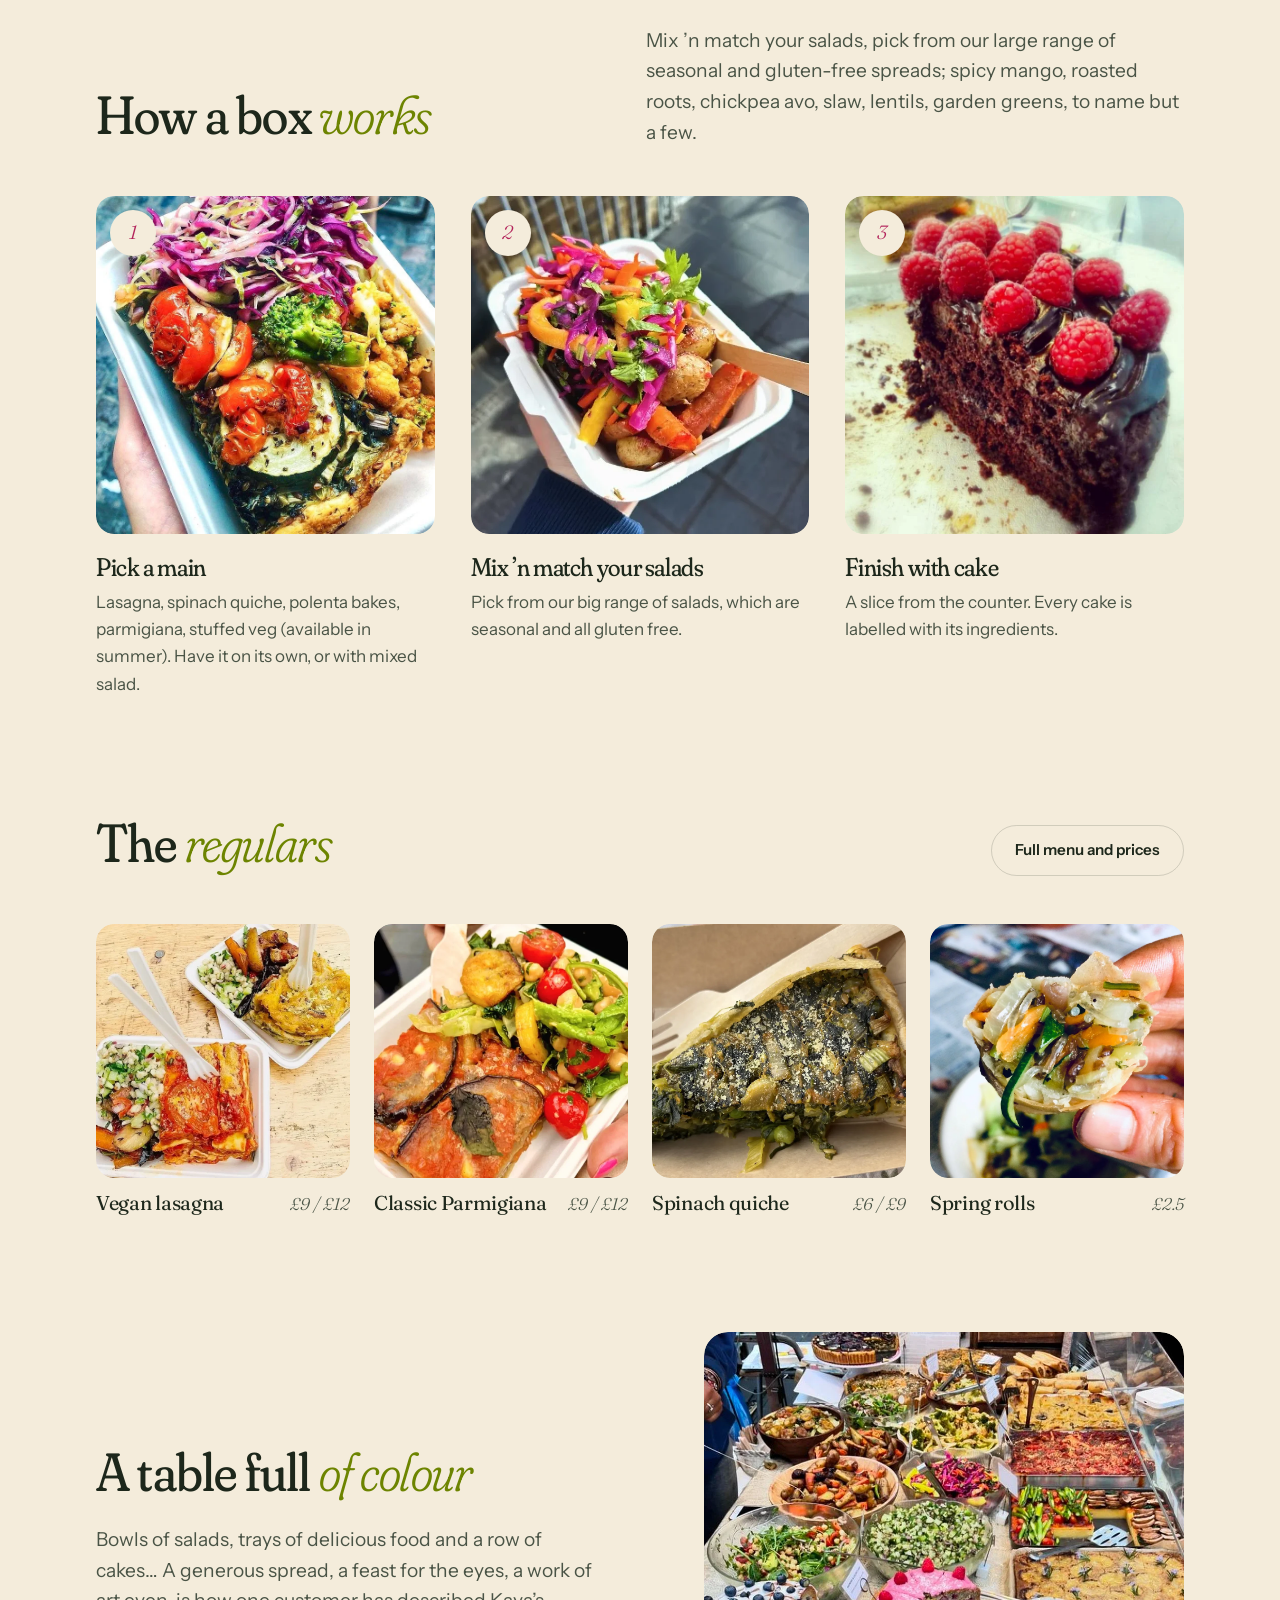
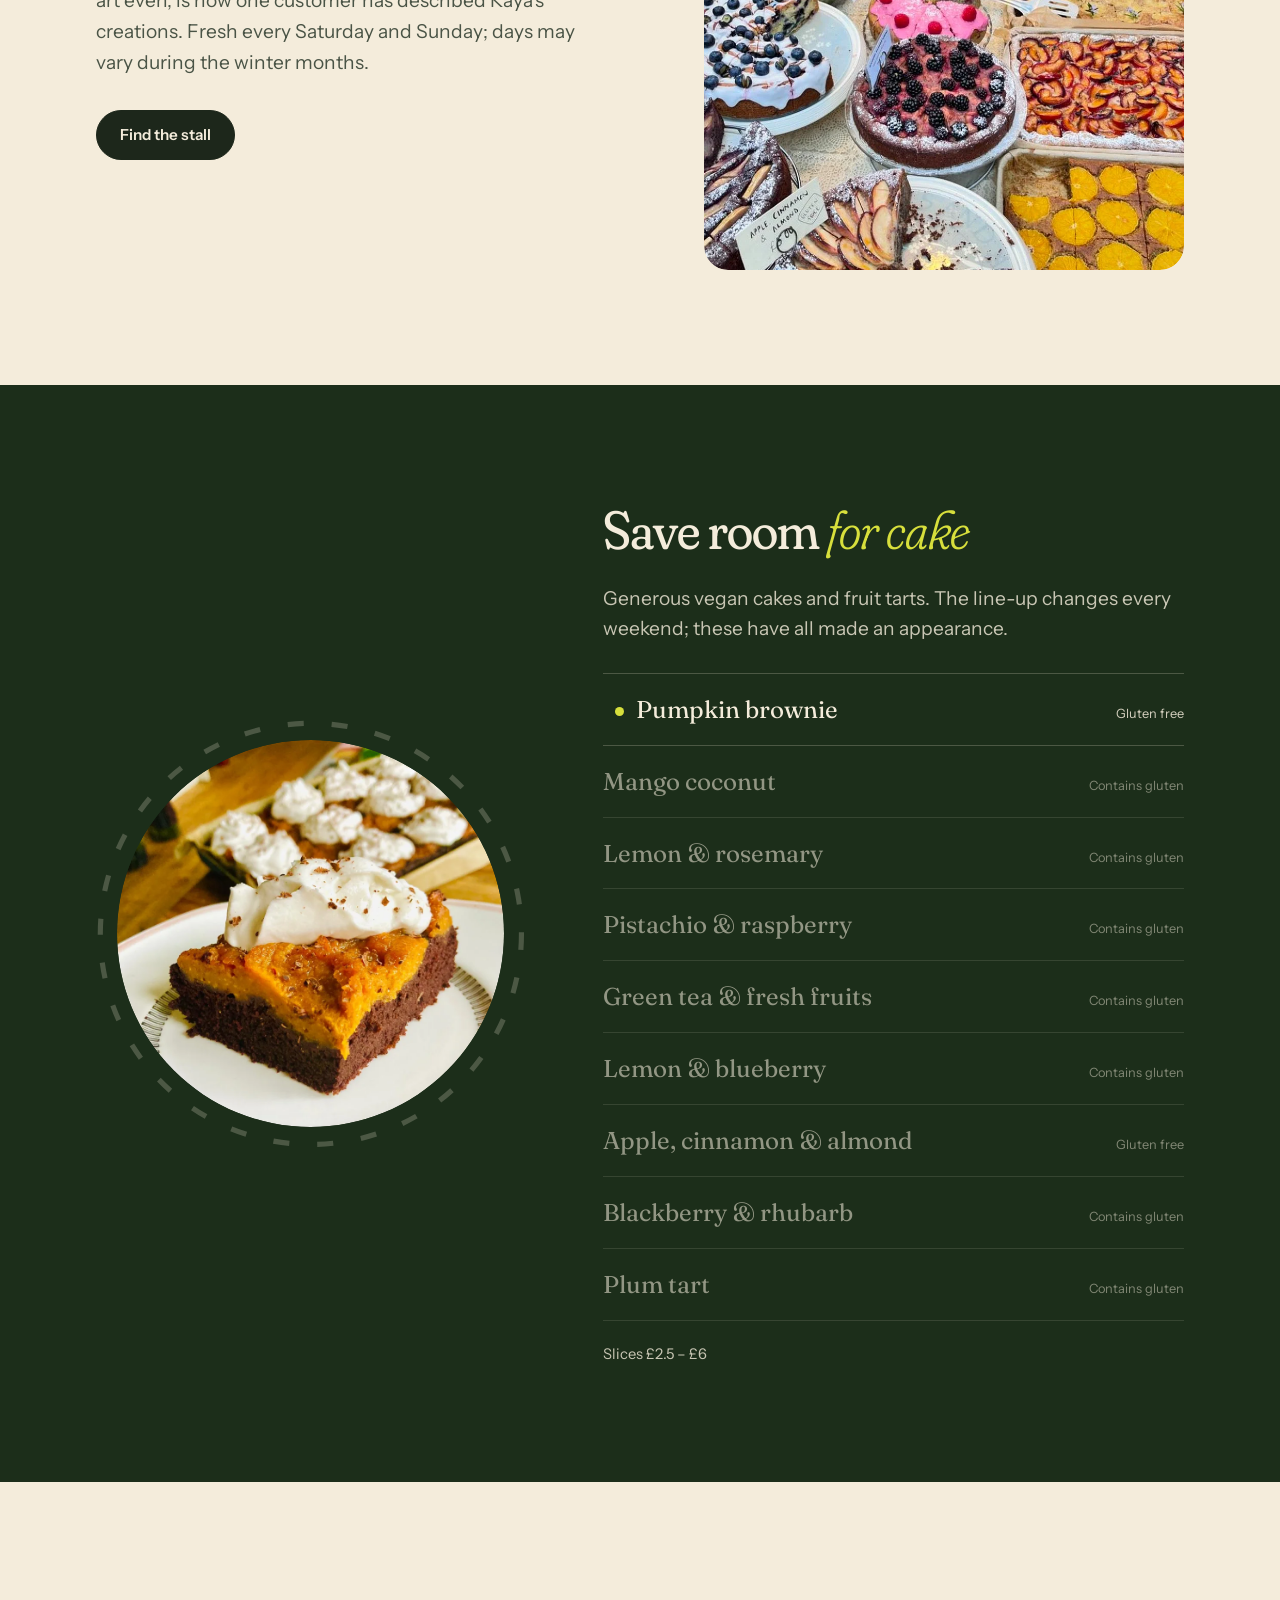
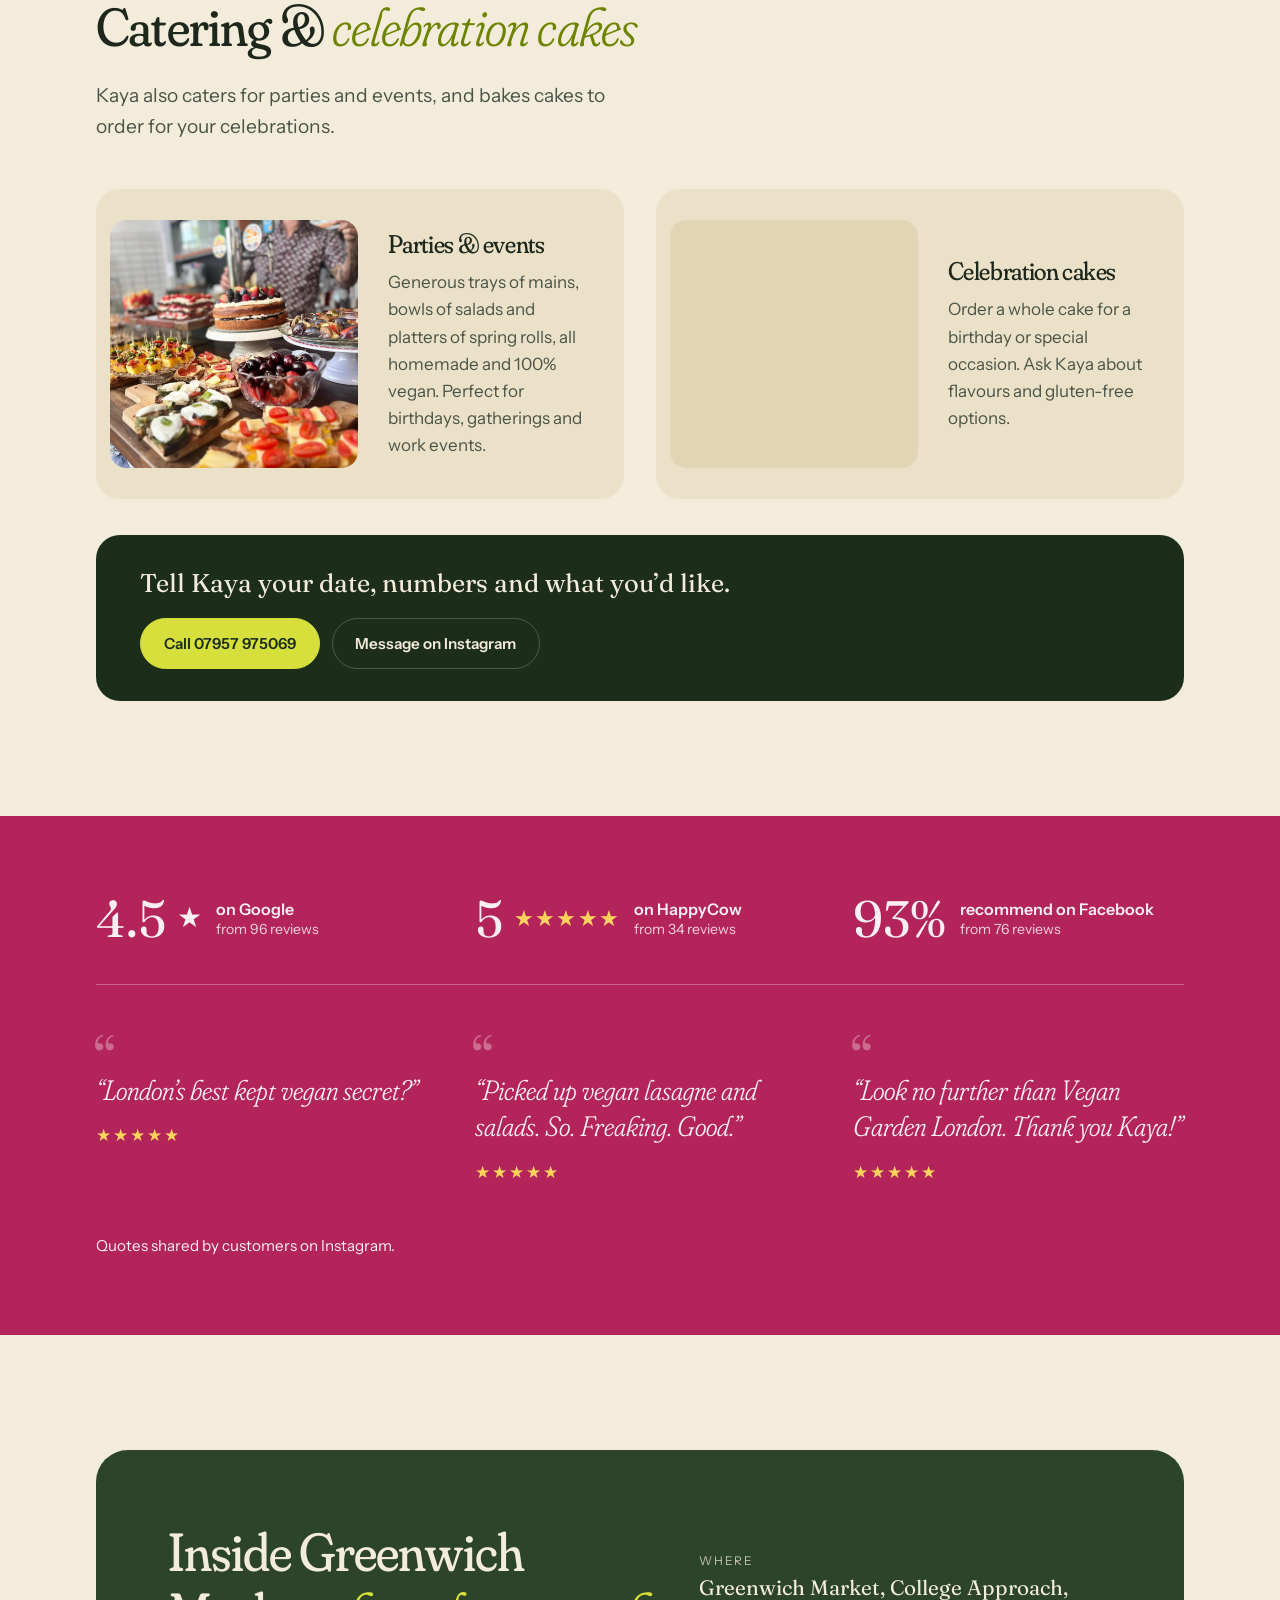
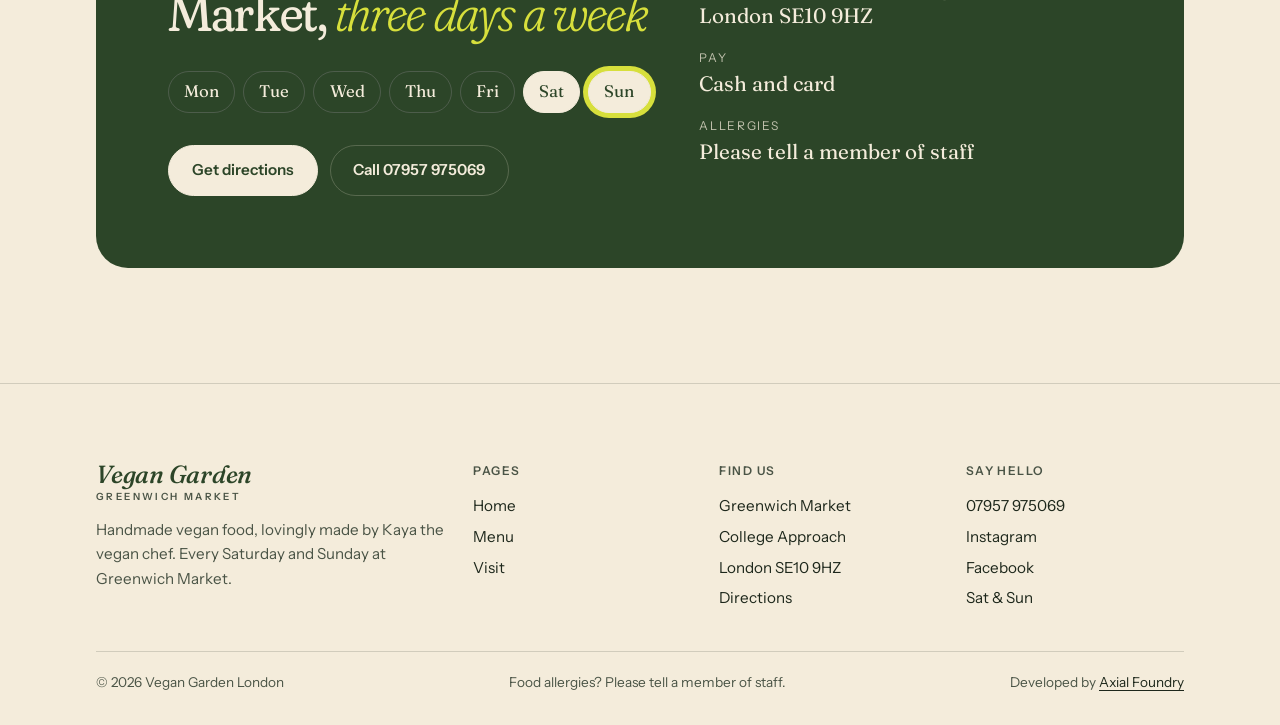
==== commit cac8ca52: "new images" ====
--- a/index.html
+++ b/index.html
@@ -74,7 +74,7 @@
       <ol class="steps">
         <li class="zoom"><span class="num" aria-hidden="true">1</span><div class="photo"><img src="assets/img/main-box.webp" alt="A slice of spinach and courgette quiche topped with roast tomatoes, with slaw, broccoli and cauliflower" width="750" height="750" loading="lazy"></div><h3 class="h3">Pick a main</h3><p>Lasagna, spinach quiche, polenta bakes, parmigiana, stuffed veg (available in summer). Have it on its own, or with mixed salad.</p></li>
         <li class="zoom"><span class="num" aria-hidden="true">2</span><div class="photo"><img src="assets/img/salad-box.webp" alt="Box of red cabbage slaw, carrot, mango, roast potatoes and coriander" width="672" height="672" loading="lazy"></div><h3 class="h3">Mix ’n match your salads</h3><p>Pick from our big range of salads, which are seasonal and all gluten free.</p></li>
-        <li class="zoom"><span class="num" aria-hidden="true">3</span><div class="photo"><img src="assets/img/raspberry-choc.webp" alt="A three-tier cake with drizzled icing, raspberries and pink roses" width="900" height="900" loading="lazy"></div><h3 class="h3">Finish with cake</h3><p>A slice from the counter. Every cake is labelled with its ingredients.</p></li>
+        <li class="zoom"><span class="num" aria-hidden="true">3</span><div class="photo"><img src="assets/img/finish-chocolate.webp" alt="A slice of chocolate cake topped with ganache and fresh raspberries" width="750" height="750" loading="lazy"></div><h3 class="h3">Finish with cake</h3><p>A slice from the counter. Every cake is labelled with its ingredients.</p></li>
       </ol>
     </div>
   </section>
@@ -153,7 +153,7 @@
           </div>
         </li>
         <li class="offer zoom">
-          <div class="photo photo--fade"><img src="assets/img/celebration-layered.webp" alt="A layered chocolate celebration cake piled with berries and cherries" width="900" height="900" loading="lazy"><img src="assets/img/celebration-flowers.webp" alt="A two-tier celebration cake decorated with roses and fresh herbs" width="900" height="900" loading="lazy"><img src="assets/img/celebration-berries.webp" alt="A cream-filled celebration cake topped with fresh berries and cherries" width="900" height="900" loading="lazy"></div>
+          <div class="photo photo--fade"><img src="assets/img/celebration-roses.webp" alt="A three-tier celebration cake with drizzled icing, raspberries and pink roses" width="900" height="900" loading="lazy"><img src="assets/img/celebration-layered.webp" alt="A layered chocolate celebration cake piled with berries and cherries" width="900" height="900" loading="lazy"><img src="assets/img/celebration-flowers.webp" alt="A two-tier celebration cake decorated with roses and fresh herbs" width="900" height="900" loading="lazy"><img src="assets/img/celebration-berries.webp" alt="A cream-filled celebration cake topped with fresh berries and cherries" width="900" height="900" loading="lazy"></div>
           <div class="offer-text">
             <h3 class="h3">Celebration cakes</h3>
             <p>Order a whole cake for a birthday or special occasion. Ask Kaya about flavours and gluten-free options.</p>
@@ -212,7 +212,7 @@
       </div>
       <div><h4>Pages</h4><ul><li><a href="index.html">Home</a></li><li><a href="menu.html">Menu</a></li><li><a href="visit.html">Visit</a></li></ul></div>
       <div><h4>Find us</h4><ul><li>Greenwich Market</li><li>College Approach</li><li>London SE10 9HZ</li><li><a href="https://www.google.com/maps/dir/?api=1&amp;destination=51.4814799,-0.0092499" target="_blank" rel="noopener">Directions</a></li></ul></div>
-      <div><h4>Say hello</h4><ul><li><a href="tel:+447957975069">07957 975069</a></li><li><a href="https://www.instagram.com/vegangardenlondon/" target="_blank" rel="noopener">Instagram</a></li><li><a href="https://www.facebook.com/people/Vegan-Garden-London/100057579065941/" target="_blank" rel="noopener">Facebook</a></li><li>Fri, Sat &amp; Sun</li></ul></div>
+      <div><h4>Say hello</h4><ul><li><a href="tel:+447957975069">07957 975069</a></li><li><a href="https://www.instagram.com/vegangardenlondon/" target="_blank" rel="noopener">Instagram</a></li><li><a href="https://www.facebook.com/people/Vegan-Garden-London/100057579065941/" target="_blank" rel="noopener">Facebook</a></li><li>Sat &amp; Sun</li></ul></div>
     </div>
     <div class="foot-base"><span>&copy; <span data-year>2026</span> Vegan Garden London</span><span>Food allergies? Please tell a member of staff.</span><span>Developed by <a href="https://axialfoundary.com" target="_blank" rel="noopener">Axial Foundry</a></span></div>
   </div>
--- a/css/style.css
+++ b/css/style.css
@@ -192,6 +192,9 @@
 .food small{display:block;color:var(--text-soft);font-size:.85rem;margin-top:.15rem}
 .on-dark .food .price,.on-dark .food small{color:var(--on-dark-soft)}
 .food--3{grid-template-columns:repeat(3,minmax(0,1fr))}
+.food--5{display:flex;flex-wrap:wrap;justify-content:center;--g:clamp(14px,2vw,24px);gap:var(--g)}
+.food--5>li{width:calc((100% - 4 * var(--g)) / 5)}
+@media (max-width:900px){.food--5>li{width:calc((100% - var(--g)) / 2)}}
 @media (max-width:900px){.food,.food--3{grid-template-columns:repeat(2,minmax(0,1fr))}}
 @media (max-width:620px){.food h3{font-size:1.1rem}.food .row{flex-direction:column;gap:2px}}
 
@@ -247,7 +250,7 @@
 .page-hero .display{margin:0 0 1.4rem}
 .page-hero .row{display:flex;justify-content:space-between;align-items:flex-end;gap:20px 30px;flex-wrap:wrap}
 @media (max-width:820px){.page-hero{padding-top:calc(var(--head-h) + env(safe-area-inset-top) + 80px)}}
-.banner{border-radius:calc(var(--r) + 6px);overflow:hidden;aspect-ratio:3/2;background:var(--bg-3);-webkit-mask-image:-webkit-radial-gradient(white,black)}
+.banner{border-radius:calc(var(--r) + 6px);overflow:hidden;aspect-ratio:4/3;max-width:960px;margin:0 auto;background:var(--bg-3);-webkit-mask-image:-webkit-radial-gradient(white,black)}
 .banner img{width:100%;height:100%;object-fit:cover}
 
 /* ---------- menu page ---------- */
@@ -359,10 +362,11 @@
 @media (max-width:560px){.offer{grid-template-columns:minmax(0,1fr)}}
 
 .photo--fade{position:relative}
-.photo--fade img{position:absolute;inset:0;width:100%;height:100%;object-fit:cover;opacity:0;animation:fade3 12s infinite}
+.photo--fade img{position:absolute;inset:0;width:100%;height:100%;object-fit:cover;opacity:0;animation:fade4 16s infinite}
 .photo--fade img:nth-child(2){animation-delay:4s}
 .photo--fade img:nth-child(3){animation-delay:8s}
-@keyframes fade3{0%{opacity:0}5%{opacity:1}33%{opacity:1}38%{opacity:0}100%{opacity:0}}
+.photo--fade img:nth-child(4){animation-delay:12s}
+@keyframes fade4{0%{opacity:0}4%{opacity:1}25%{opacity:1}29%{opacity:0}100%{opacity:0}}
 
 /* ---------- 5-star motif on reviews ---------- */
 .stars{color:#FFD45C;letter-spacing:.12em;font-style:normal}
